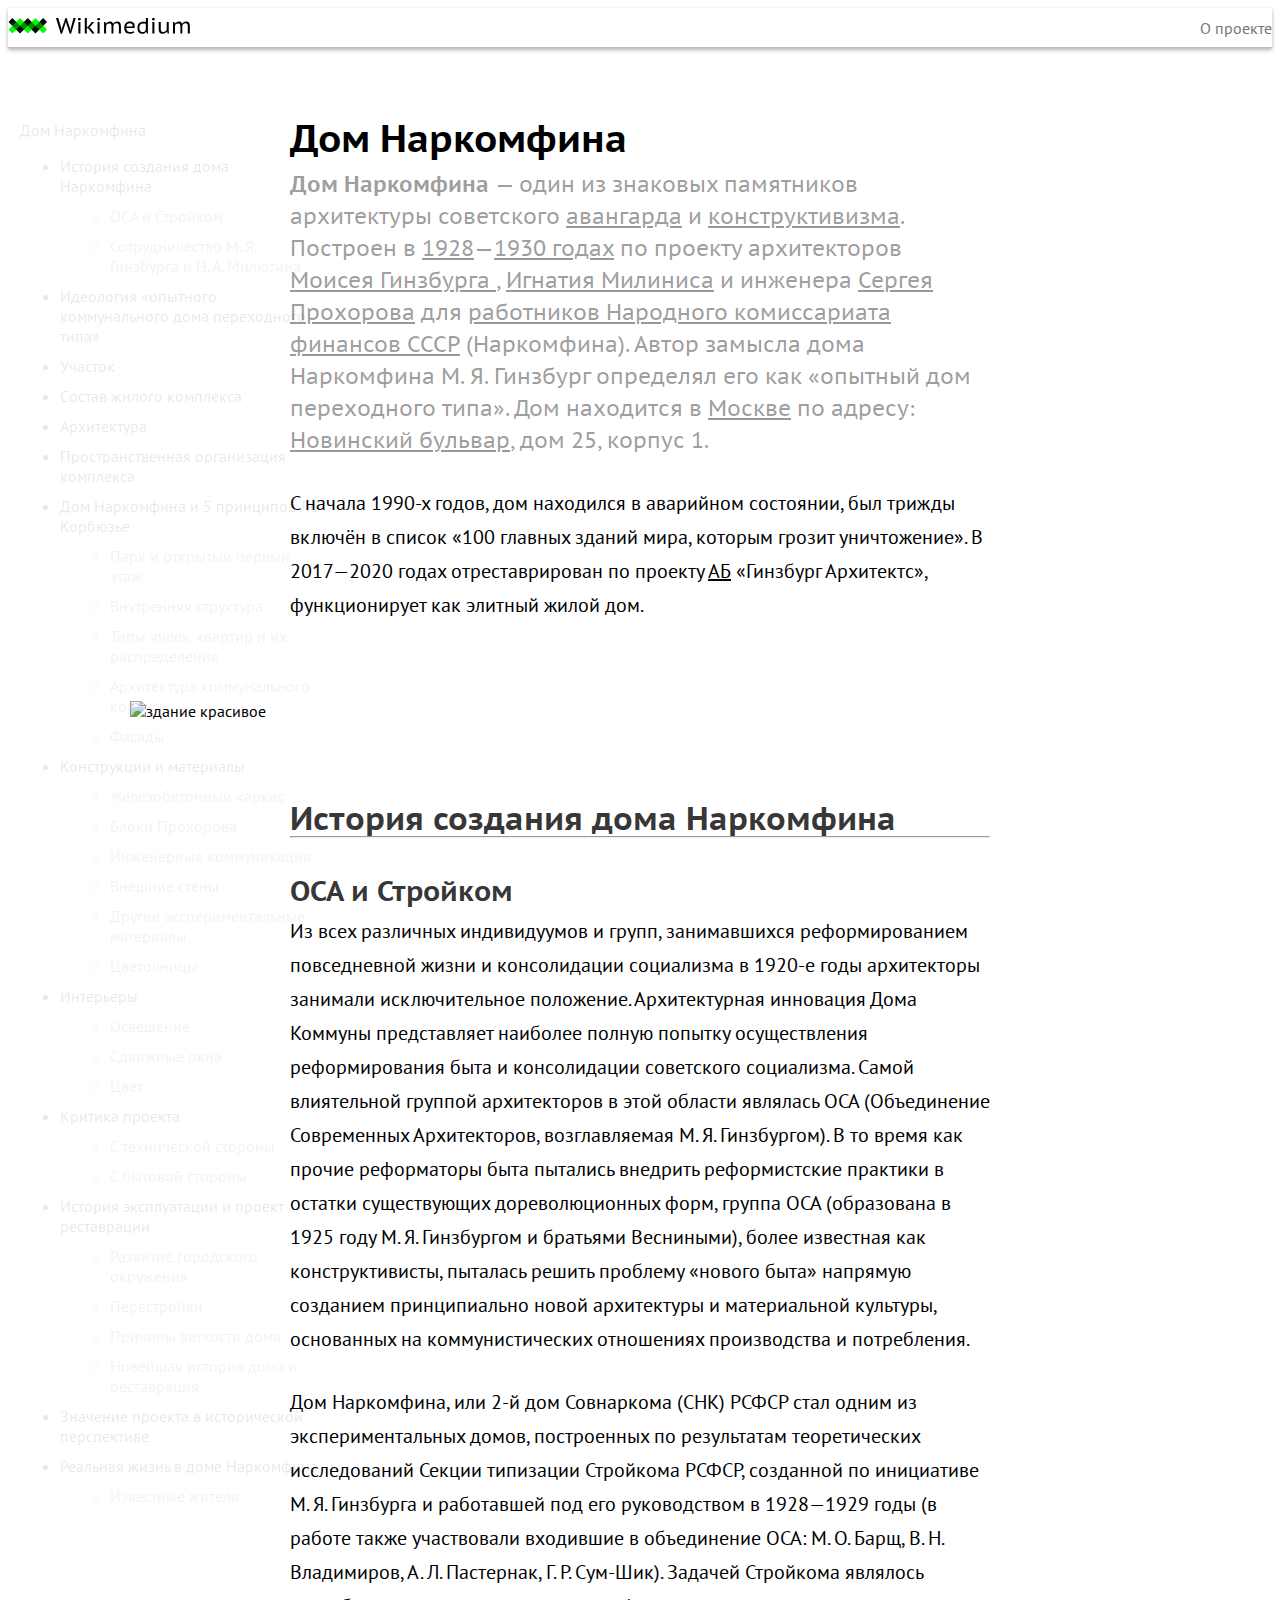
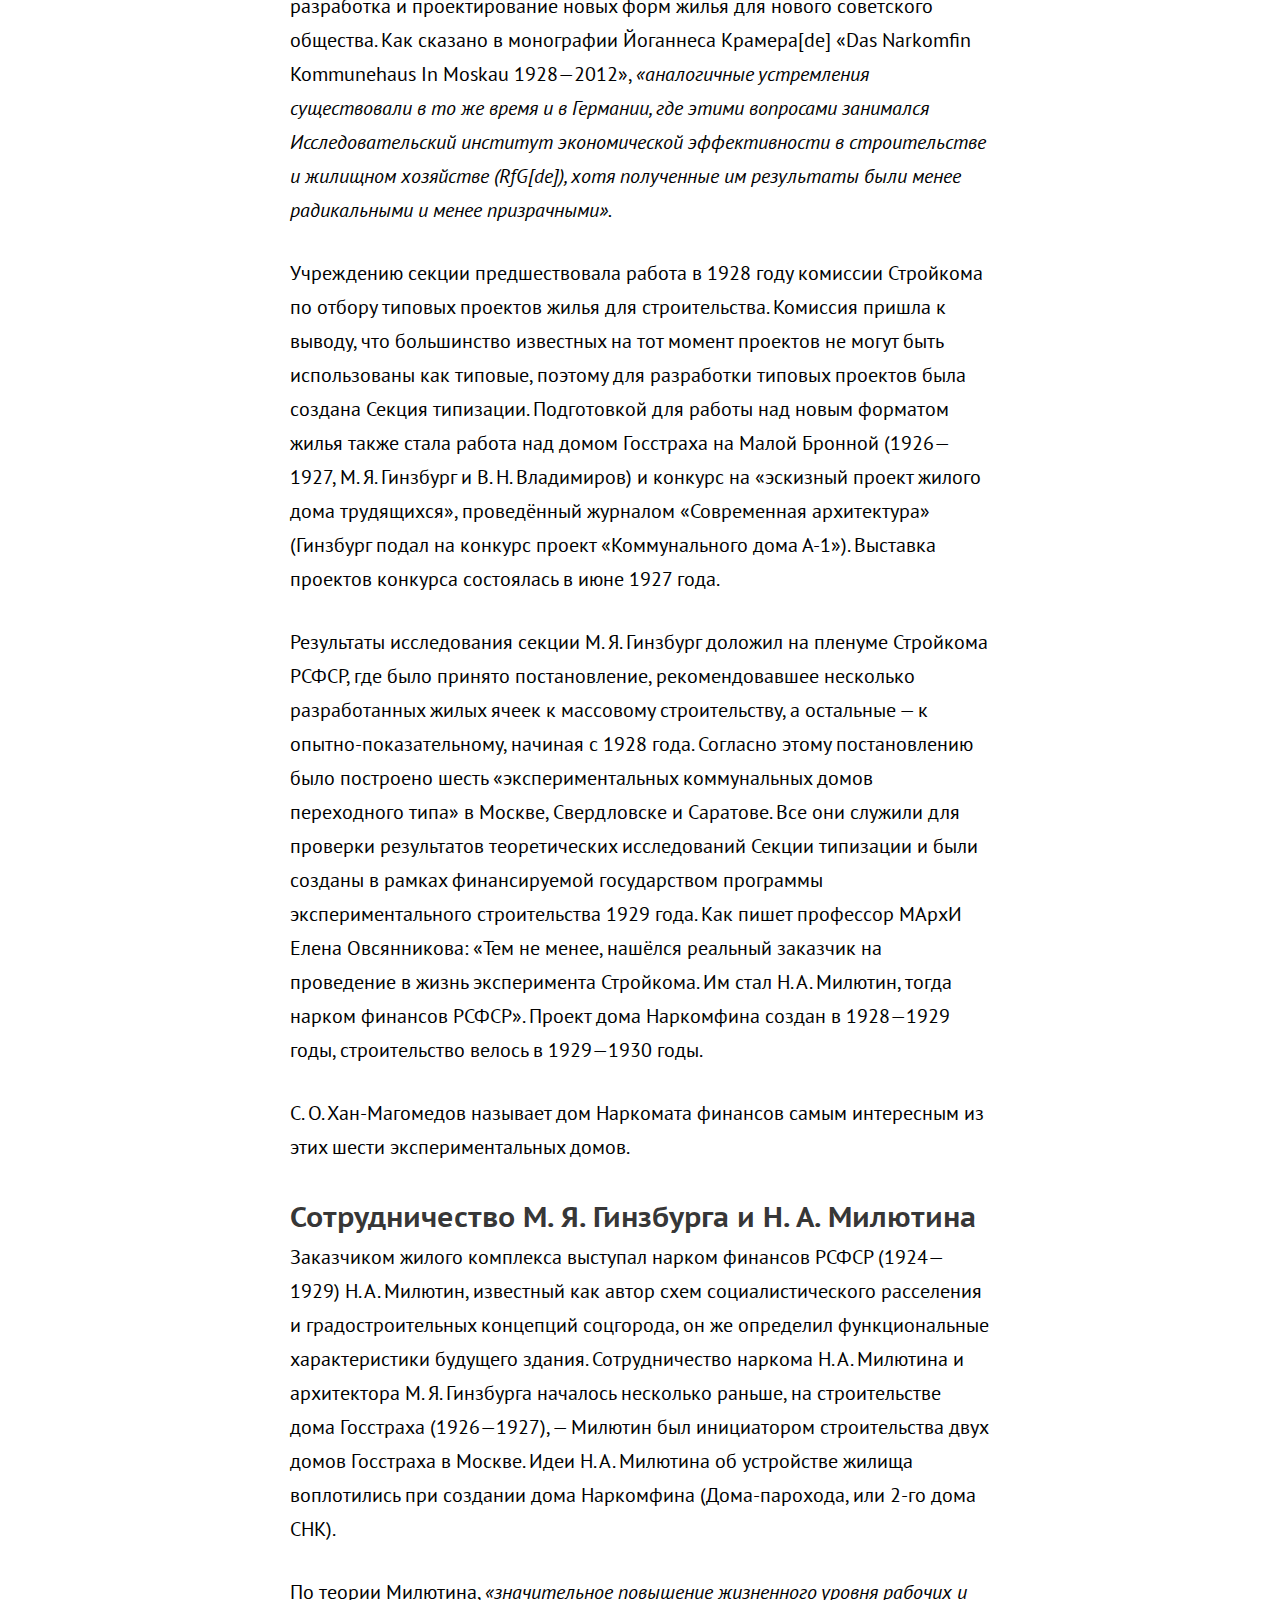
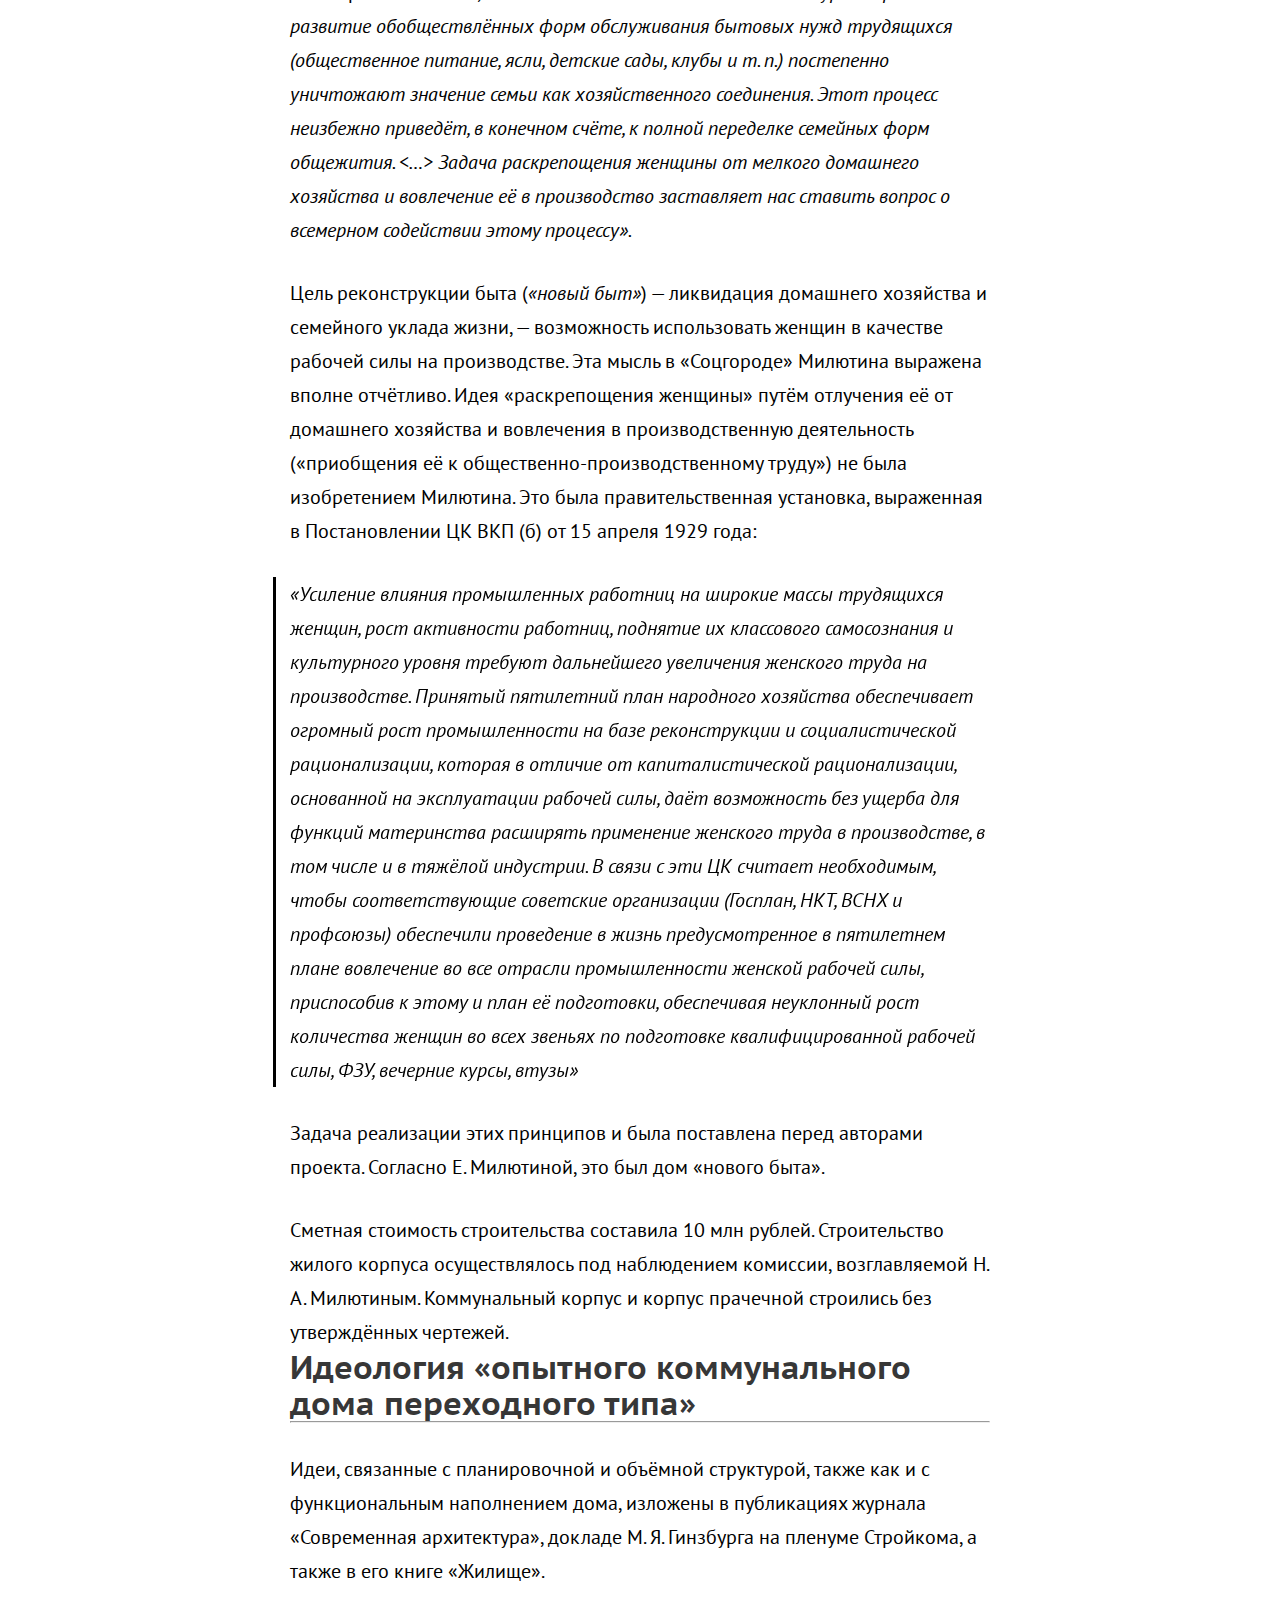
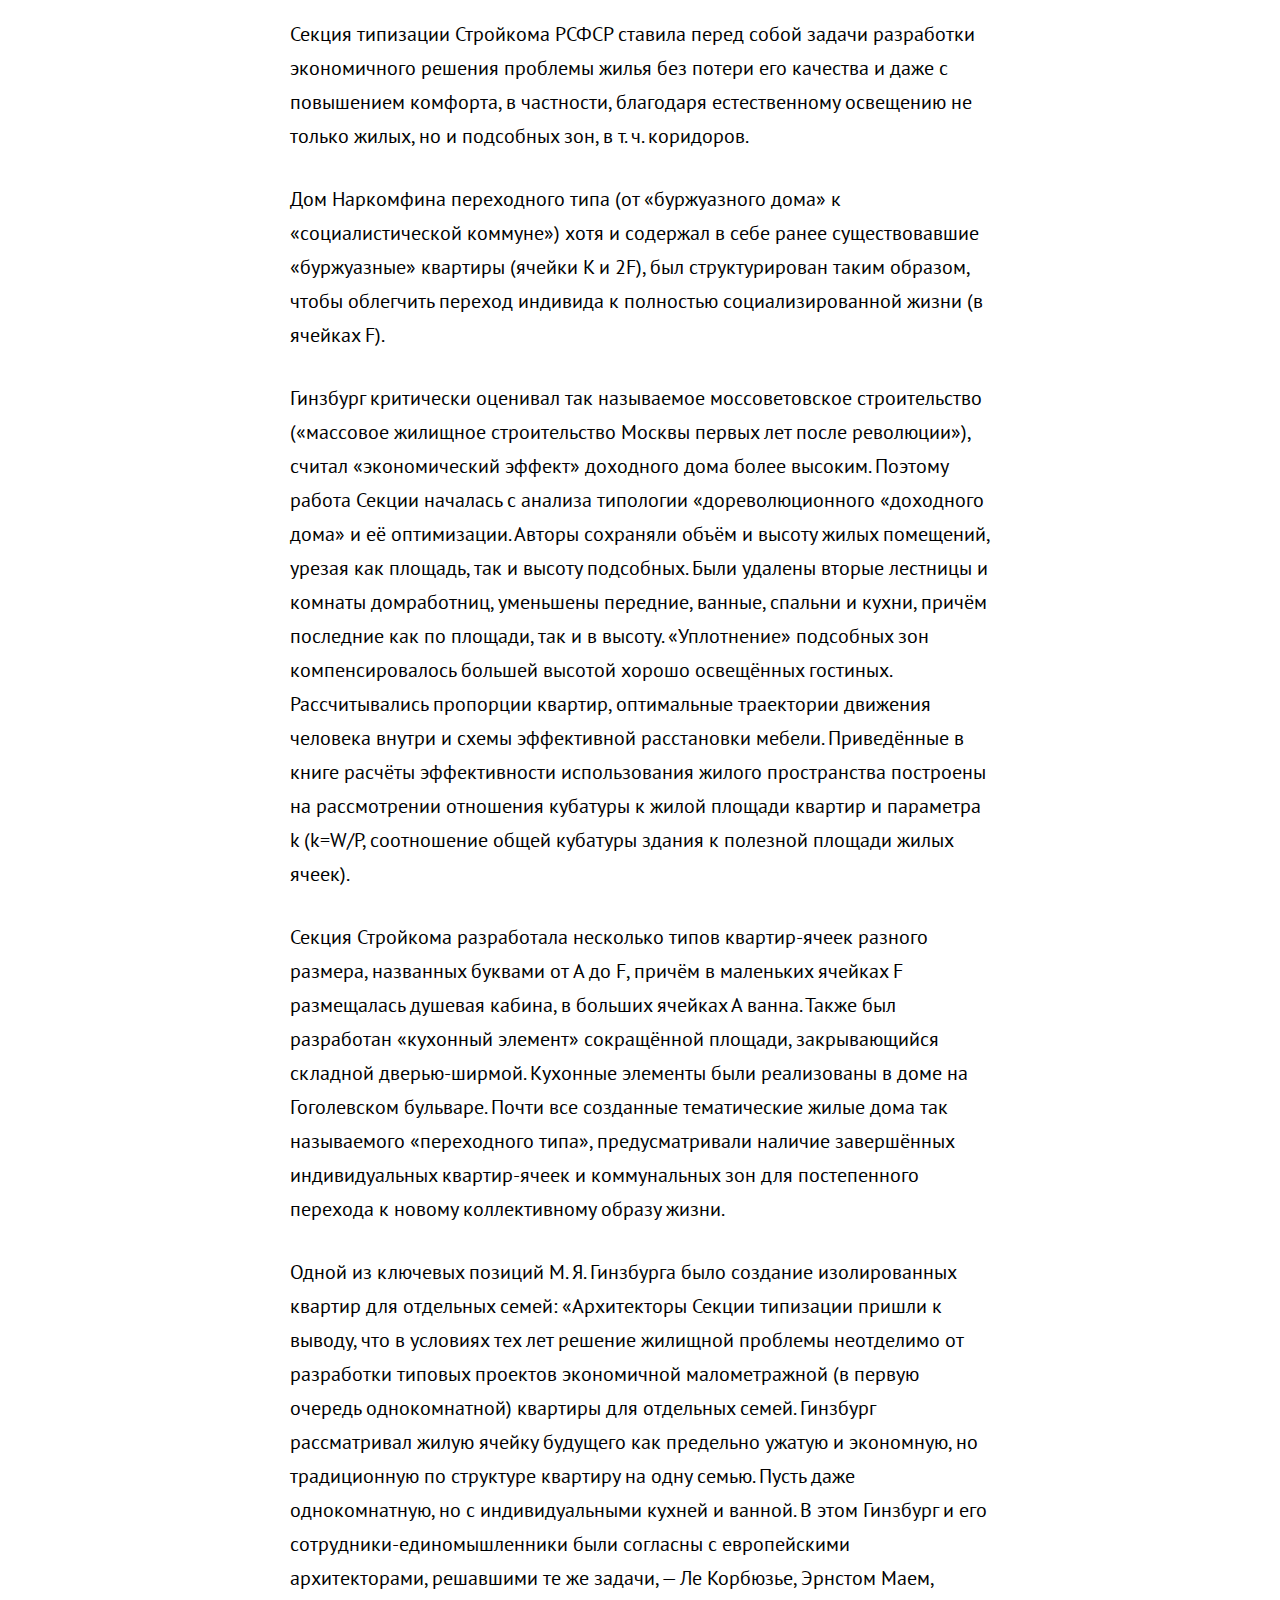
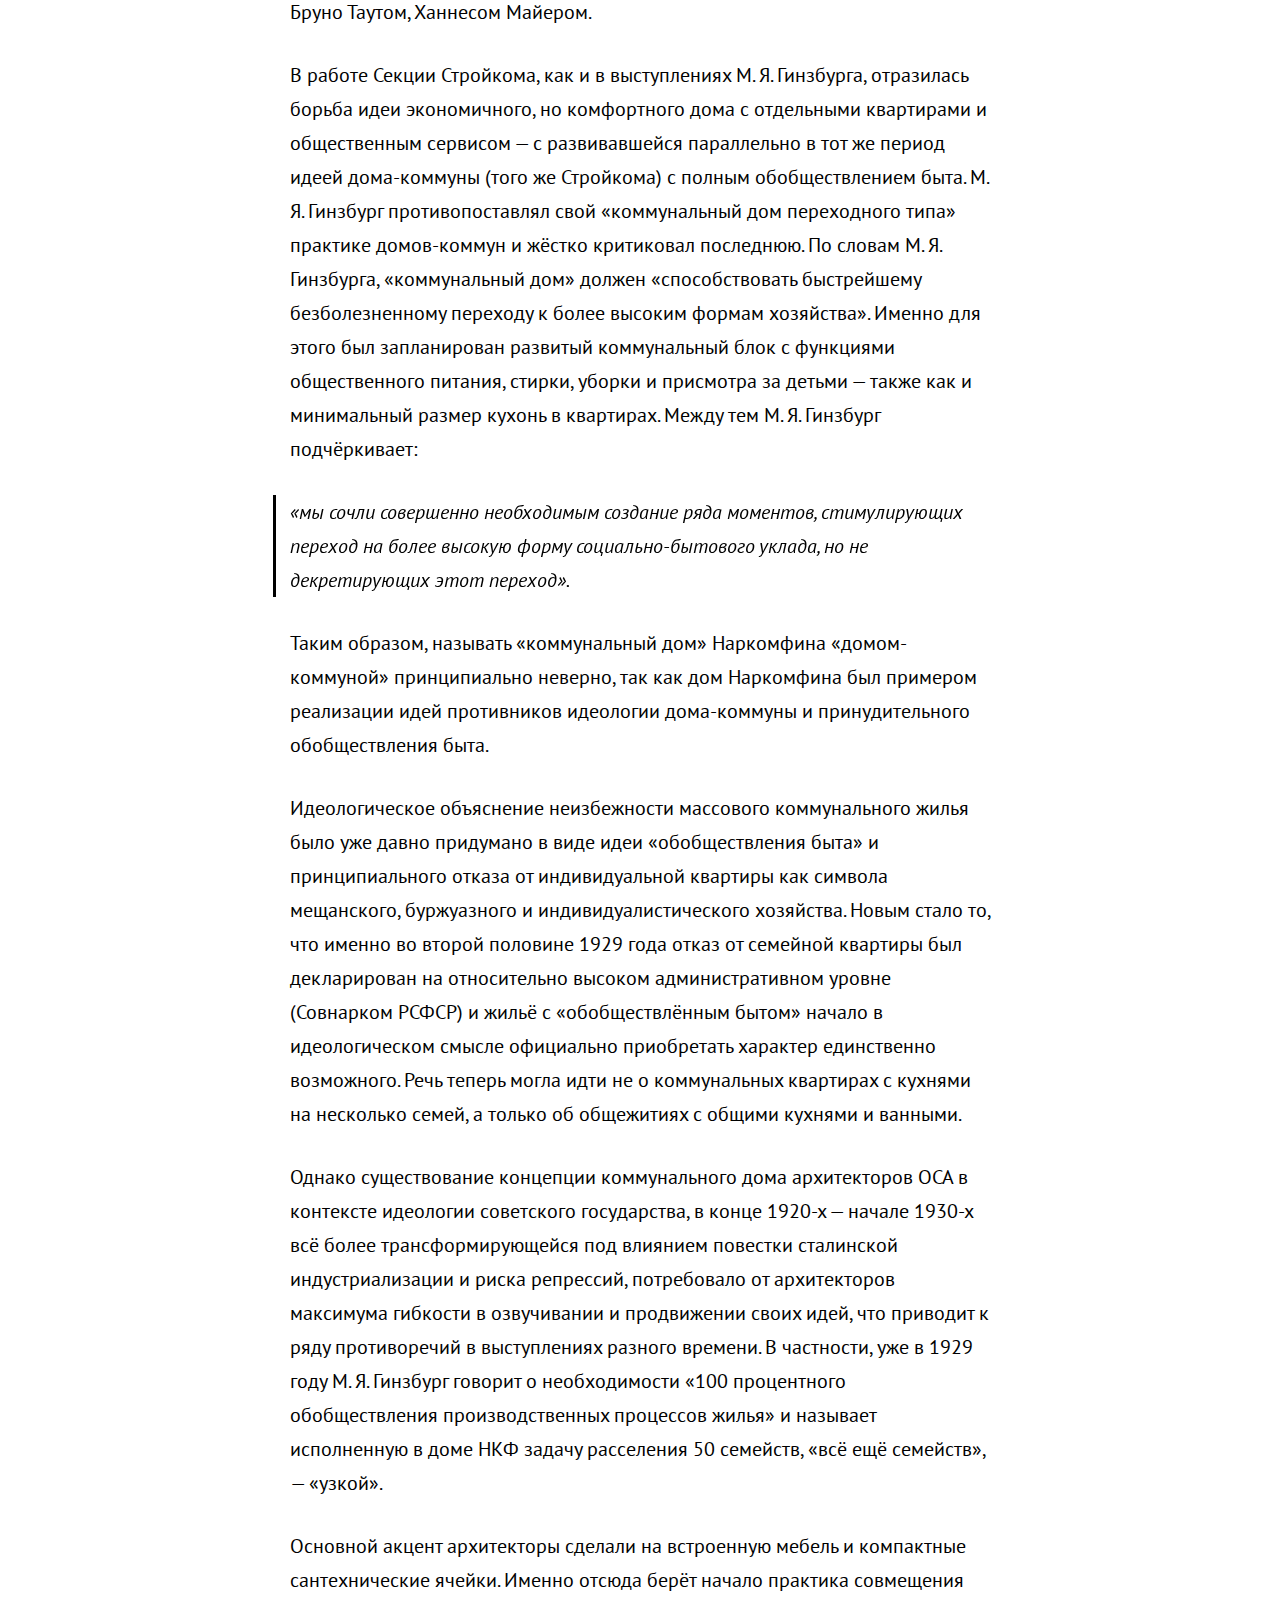
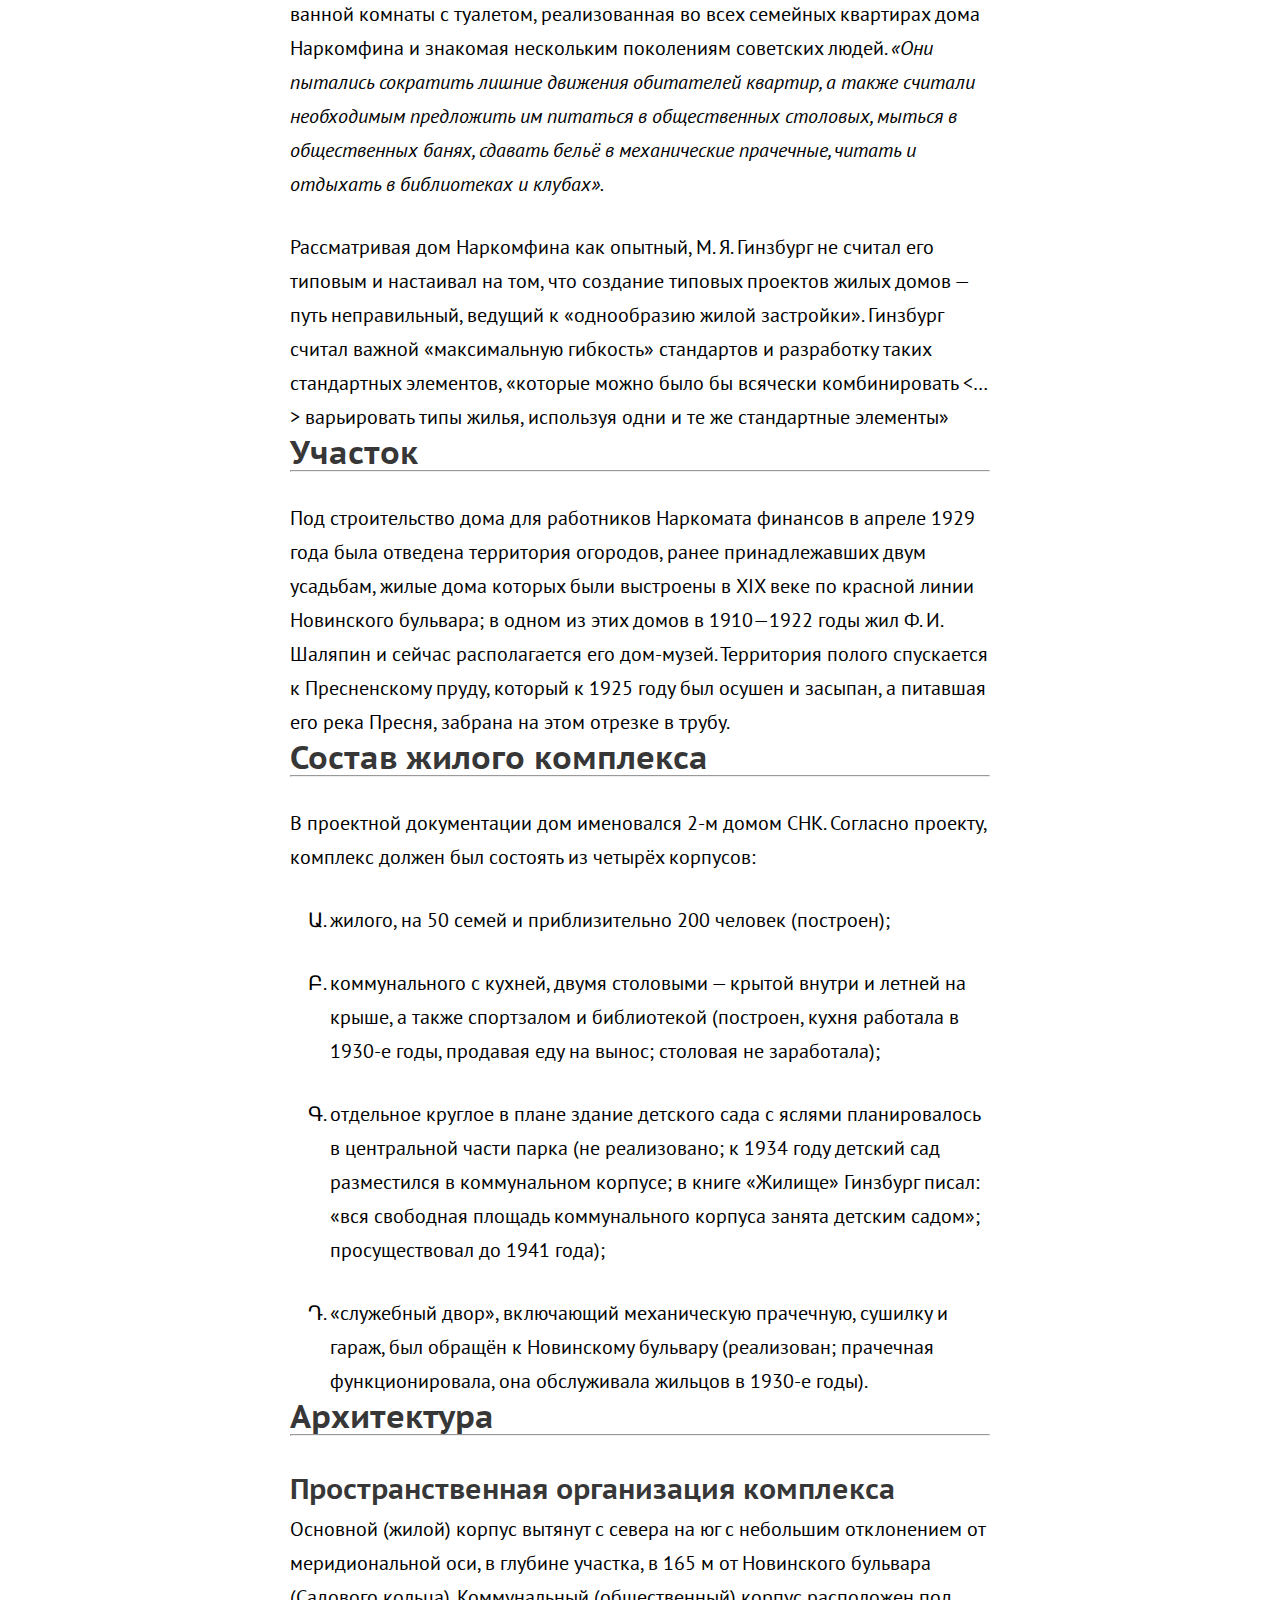
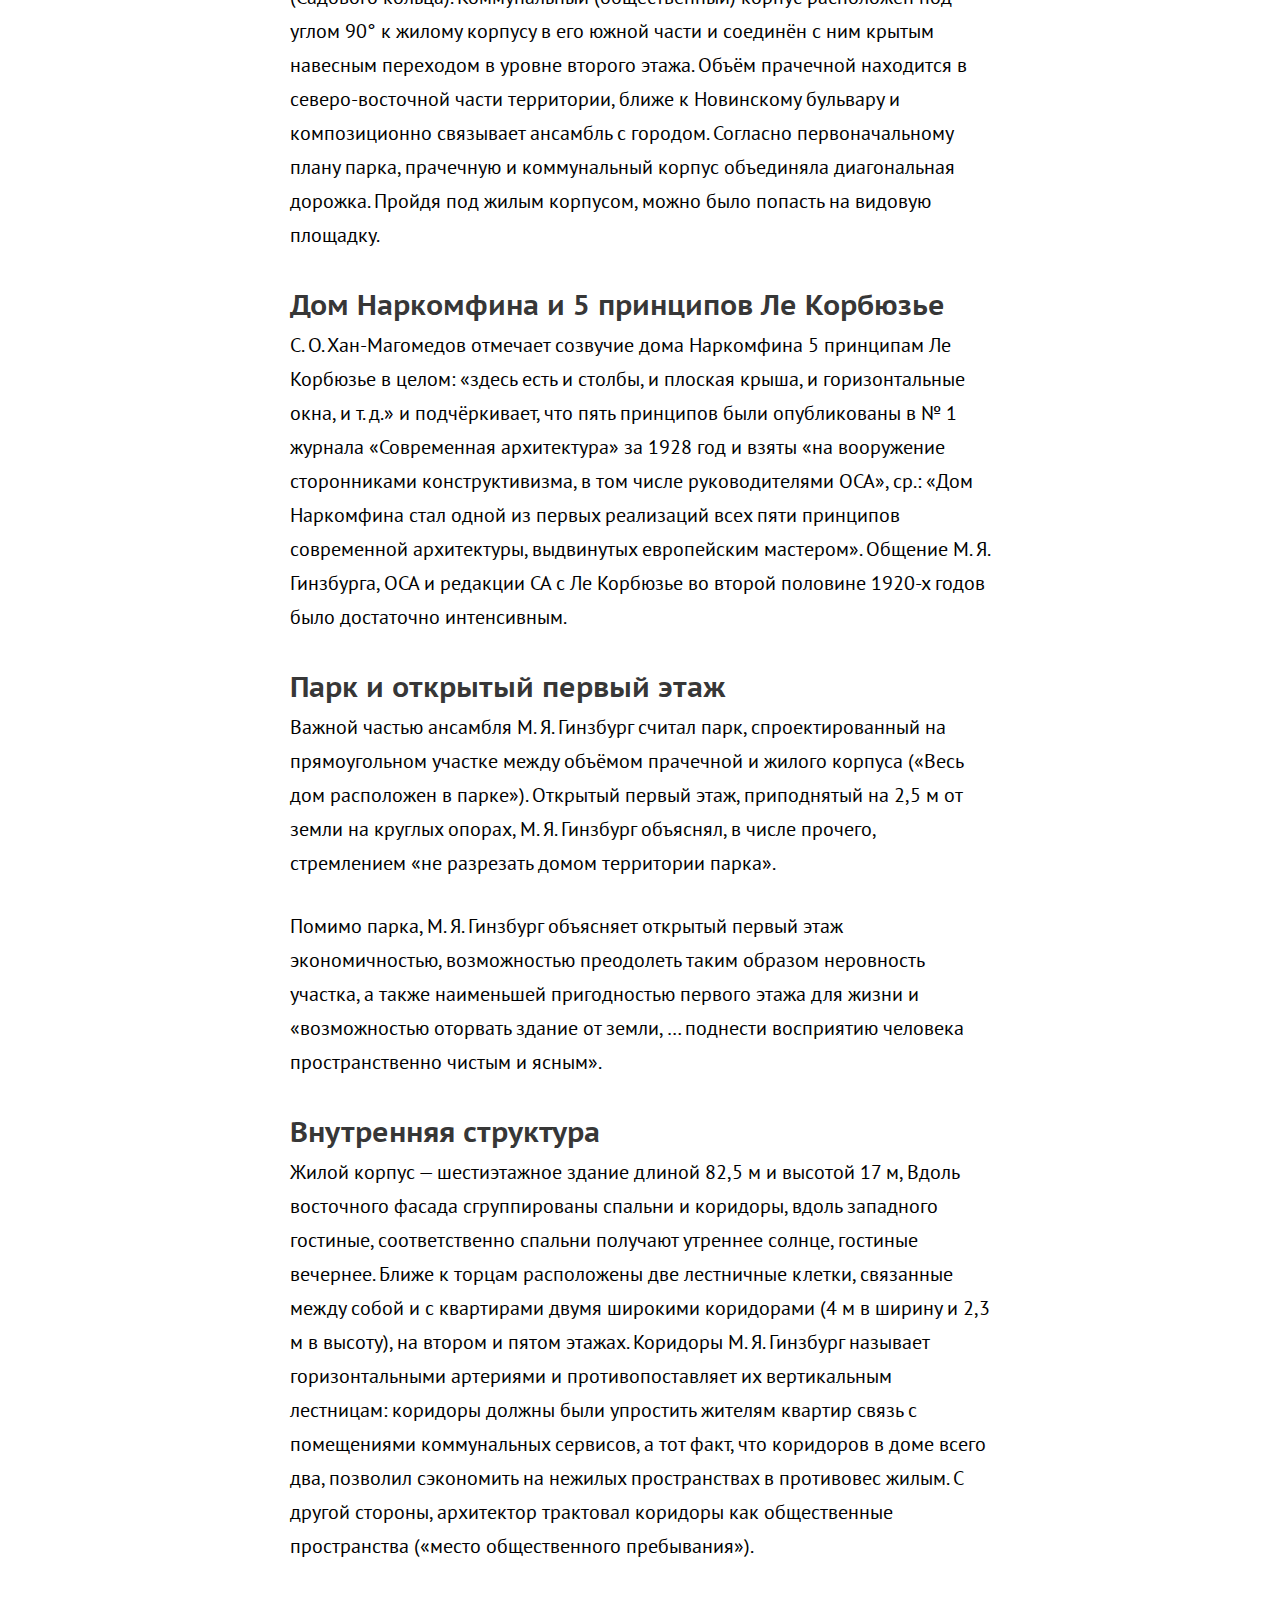
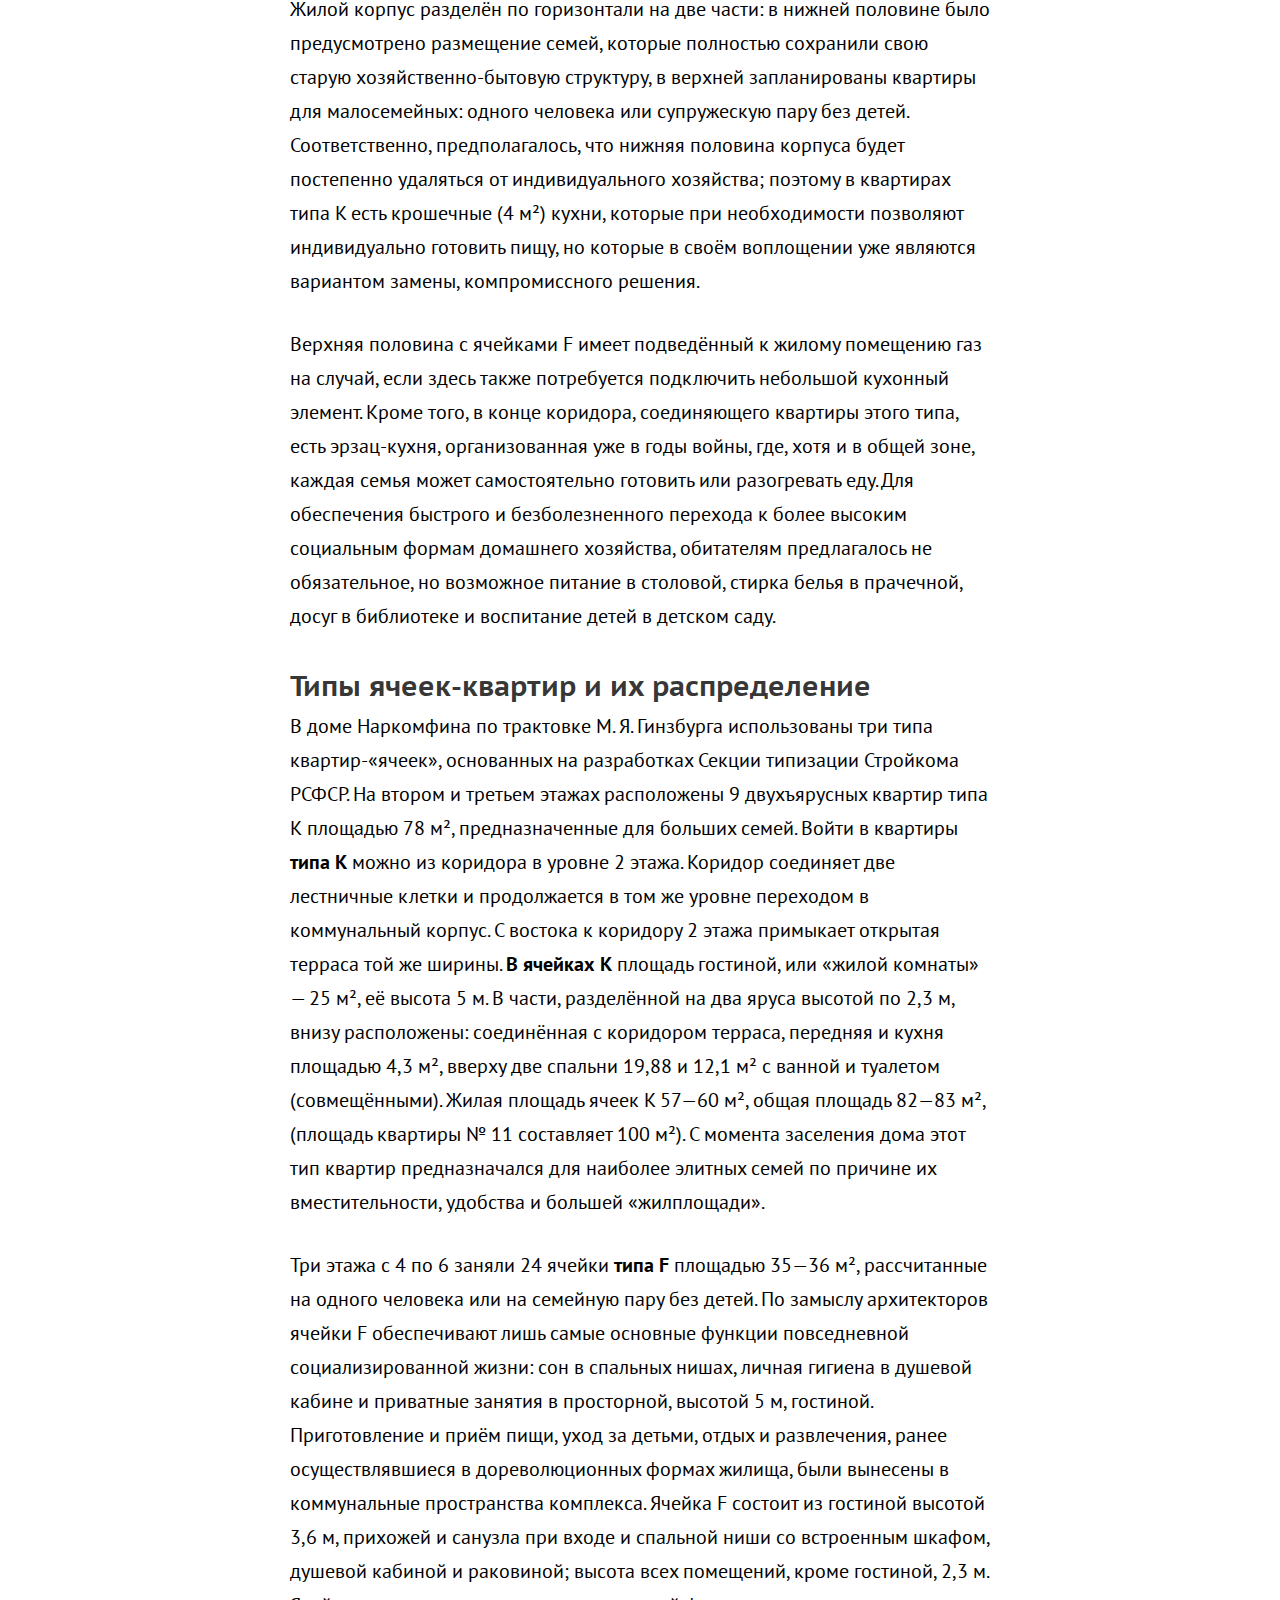
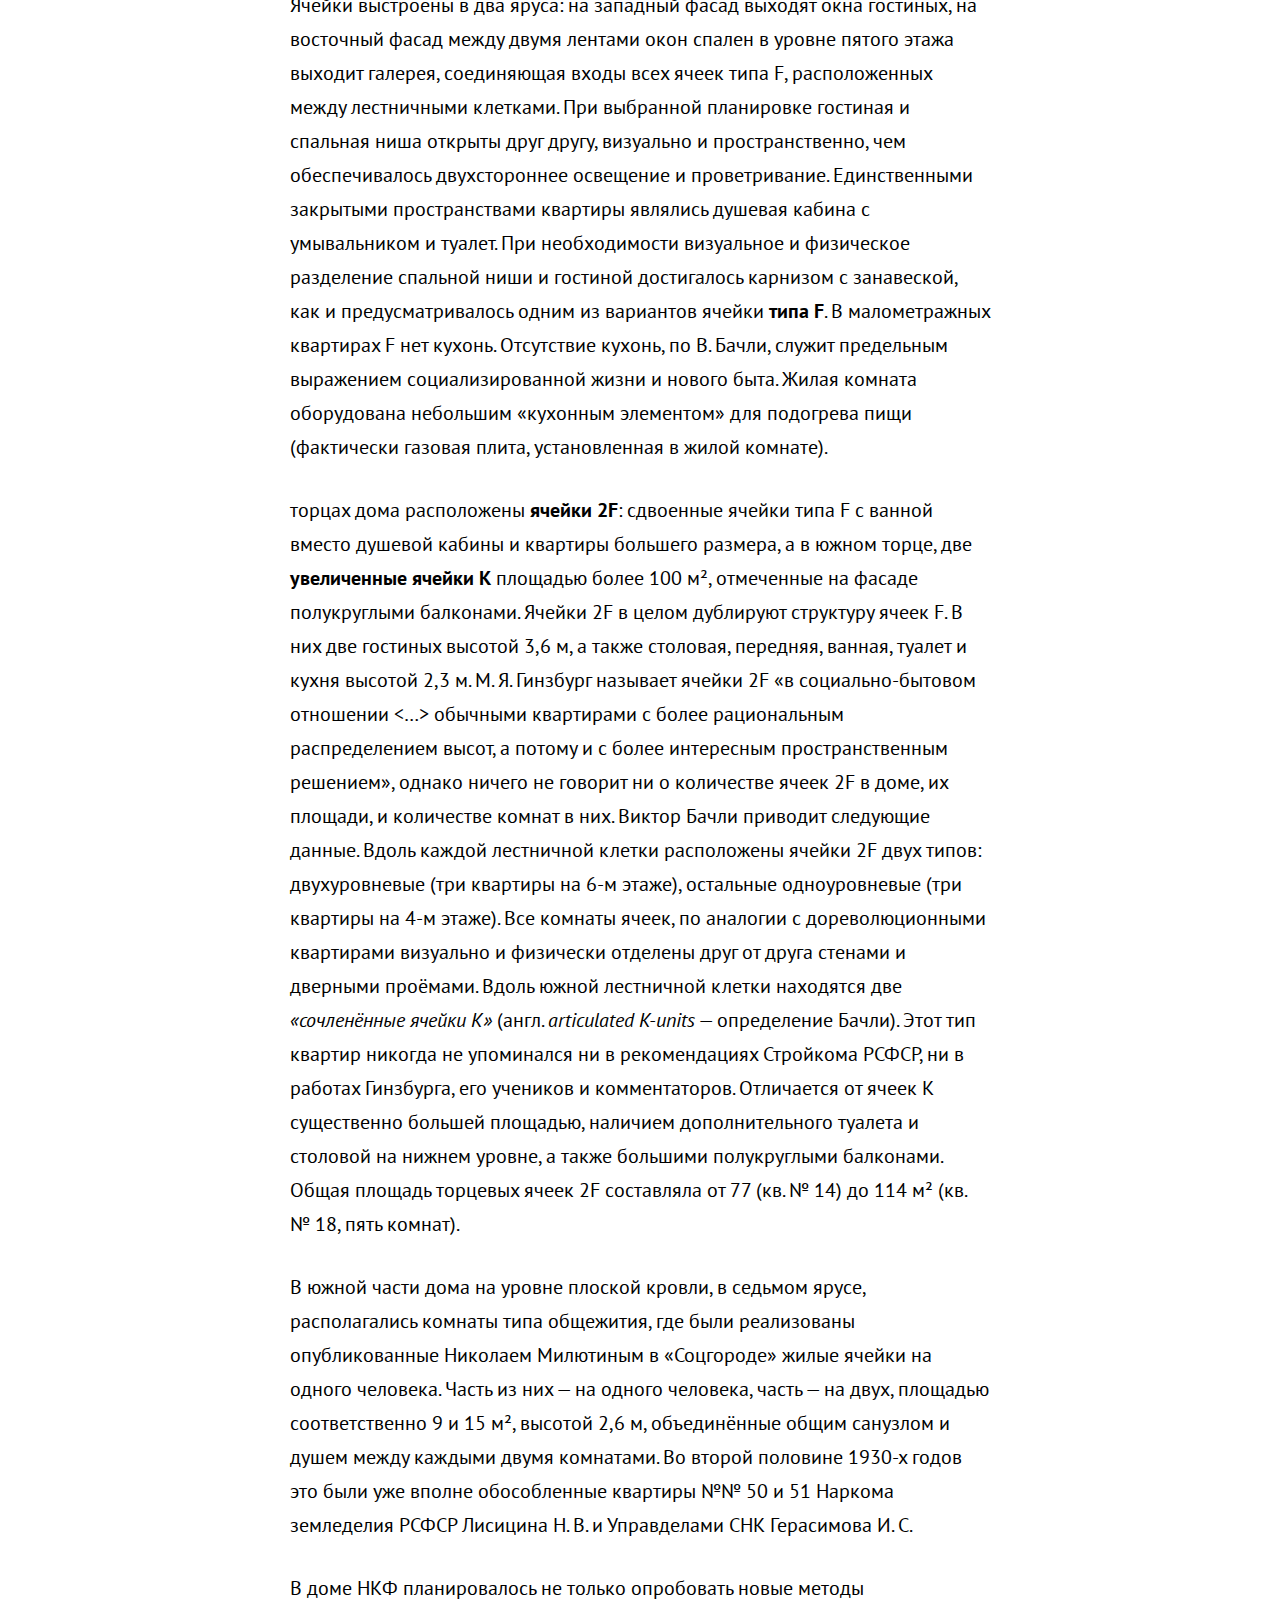
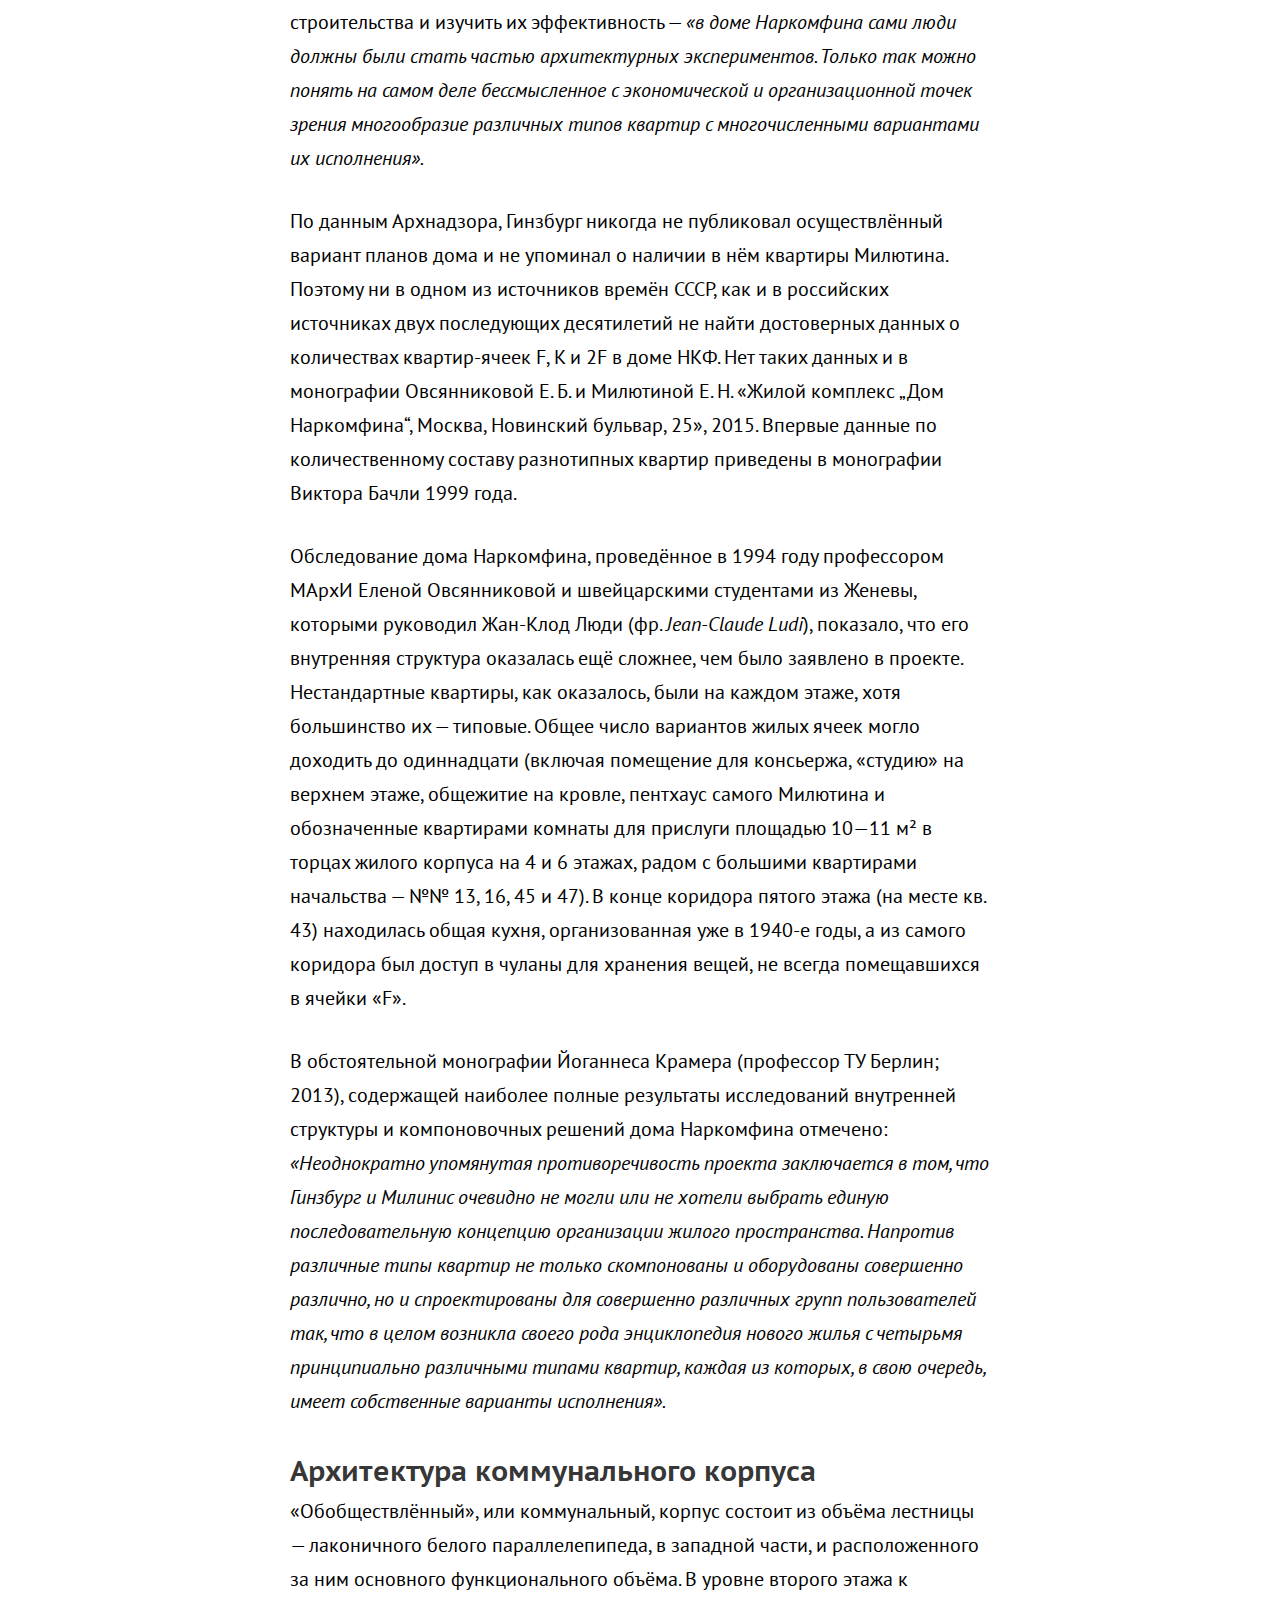
==== index.html @ 512f988a "renaming" ====
<!DOCTYPE html>
<html>
  <head>
    <meta charset="utf-8">
    <title></title>
    <link rel="stylesheet" href="stylesheets/style.css">
    <script src="javascripts/jquery-3.6.1.js" charset="utf-8"></script>
    <script>
    $(function() {
      $('.sidebar a').each(function() {
        $(this).on('click', function(e) {
          e.preventDefault();
            var scrollTo = $(this).attr('href');
              var whitespace = scrollTo == '#s1' ? 110 : 30;
                $('html,body').animate({
                  scrollTop: $(scrollTo).offset().top - whitespace
                    }, 1000);
                  });
                });
              });
  </script>
  </head>
  <body>
    <!-- шапка -->
    <div class="menubar">
      <a href="about.html"><img src="images/logo.svg" alt=""></a>
      <a href="about.html">О проекте</a>
    </div>
    <!-- боковое меню -->
    <nav class="sidebar">
      <nav>
        <li><a href="#s1">Дом Наркомфина</a></li>
        <ul>
          <li><a href="#1">История создания дома Наркомфина</a></li>
            <ul>
              <li><a href="#2">ОСА и Стройком</a></li>
              <li><a href="#3">Сотрудничество М. Я. Гинзбурга и Н. А. Милютина</a></li>
            </ul>
          <li><a href="#4">Идеология «опытного коммунального дома переходного типа»</a></li>
          <li><a href="#5">Участок</a></li>
          <li><a href="#6">Cостав жилого комплекса</a></li>
          <li><a href="#7">Архитектура</a></li>
          <li><a href="#8">Пространственная организация комплекса</a></li>
          <li><a href="#9">Дом Наркомфина и 5 принципов Ле Корбюзье</a></li>
            <ul>
              <li><a href="#10">Парк и открытый первый этаж</a></li>
              <li><a href="#11">Внутренняя структура</a></li>
              <li><a href="#12">Типы ячеек-квартир и их распределение</a></li>
              <li><a href="#13">Архитектура коммунального корпуса</a></li>
              <li><a href="#14">Фасады</a></li>
            </ul>
          <li><a href="#15">Конструкции и материалы</a></li>
            <ul>
              <li><a href="#16">Железобетонный каркас</a></li>
              <li><a href="#17">Блоки Прохорова</a></li>
              <li><a href="#18">Инженерные коммуникации</a></li>
              <li><a href="#19">Внешние стены</a></li>
              <li><a href="#20">Другие экспериментальные материалы</a></li>
              <li><a href="#21">Цветочницы</a></li>
            </ul>
          <li><a href="#22">Интерьеры</a></li>
            <ul>
              <li><a href="#23">Освещение</a></li>
              <li><a href="#24">Сдвижные окна</a></li>
              <li><a href="#25">Цвет</a></li>
            </ul>
          <li><a href="#26">Критика проекта</a></li>
            <ul>
              <li><a href="#27">С технической стороны</a></li>
              <li><a href="#28">С бытовой стороны</a></li>
            </ul>
          <li><a href="#29">История эксплуатации и проект реставрации</a></li>
            <ul>
              <li><a href="#30">Развитие городского окружения</a></li>
              <li><a href="#31">Перестройки</a></li>
              <li><a href="#32">Причины ветхости дома</a></li>
              <li><a href="#33">Новейшая история дома и реставрация</a></li>
            </ul>
          <li><a href="#34">Значение проекта в исторической перспективе</a></li>
          <li><a href="#35">Реальная жизнь в доме Наркомфина</a></li>
            <ul>
              <li><a href="#36">Известные жители</a></li>
            </ul>
        </ul>
      </nav>
    </nav>
    <!-- контент -->
    <article>
      <h1 id="s1">Дом Наркомфина</h1>
      <p id="ser"> <strong>Дом Наркомфина</strong> — один из знаковых памятников архитектуры советского <a href="https://ru.wikipedia.org/wiki/Авангард_(искусство)">авангарда</a> и <a href="https://ru.wikipedia.org/wiki/Конструктивизм_(искусство)">конструктивизма</a>. Построен в <a href="https://ru.wikipedia.org/wiki/1928_год">1928</a>—<a href="https://ru.wikipedia.org/wiki/1930_год">1930 годах</a> по проекту архитекторов <a href="https://ru.wikipedia.org/wiki/Гинзбург,_Моисей_Яковлевич">Моисея Гинзбурга </a>, <a href="https://ru.wikipedia.org/wiki/Милинис,_Игнатий_Францевич">Игнатия Милиниса</a> и инженера <a href="https://ru.wikipedia.org/wiki/Сергей_Львович_Прохоров">Сергея Прохорова</a> для <a href="https://ru.wikipedia.org/wiki/Народный_комиссариат_финансов_СССР">работников Народного комиссариата финансов СССР</a> (Наркомфина). Автор замысла дома Наркомфина М. Я. Гинзбург определял его как «опытный дом переходного типа». Дом находится в <a href="https://ru.wikipedia.org/wiki/Москва">Москве</a> по адресу: <a href="https://ru.wikipedia.org/wiki/Новинский_бульвар">Новинский бульвар</a>, дом 25, корпус 1.</p>
      <p id="par1">С начала 1990-х годов, дом находился в аварийном состоянии, был трижды включён в список «100 главных зданий мира, которым грозит уничтожение». В 2017—2020 годах отреставрирован по проекту <a href="https://ru.wikipedia.org/wiki/Архитектурное_бюро">АБ</a> «Гинзбург Архитектс», функционирует как элитный жилой дом.</p>
      <img src="https://ss.metronews.ru/userfiles/materials/159/1594463/858x540_4105997e.jpg" alt="здание красивое">
      <h2>История создания дома Наркомфина</h2>
      <hr>
      <h3 id="2">ОСА и Стройком</h3>
      <p>Из всех различных индивидуумов и групп, занимавшихся реформированием повседневной жизни и консолидации социализма в 1920-е годы архитекторы занимали исключительное положение. Архитектурная инновация Дома Коммуны представляет наиболее полную попытку осуществления реформирования быта и консолидации советского социализма. Самой влиятельной группой архитекторов в этой области являлась ОСА (Объединение Современных Архитекторов, возглавляемая М. Я. Гинзбургом). В то время как прочие реформаторы быта пытались внедрить реформистские практики в остатки существующих дореволюционных форм, группа ОСА (образована в 1925 году М. Я. Гинзбургом и братьями Весниными), более известная как конструктивисты, пыталась решить проблему «нового быта» напрямую созданием принципиально новой архитектуры и материальной культуры, основанных на коммунистических отношениях производства и потребления.</p>
      <p>Дом Наркомфина, или 2-й дом Совнаркома (СНК) РСФСР стал одним из экспериментальных домов, построенных по результатам теоретических исследований Секции типизации Стройкома РСФСР, созданной по инициативе М. Я. Гинзбурга и работавшей под его руководством в 1928—1929 годы (в работе также участвовали входившие в объединение ОСА: М. О. Барщ, В. Н. Владимиров, А. Л. Пастернак, Г. Р. Сум-Шик). Задачей Стройкома являлось разработка и проектирование новых форм жилья для нового советского общества. Как сказано в монографии Йоганнеса Крамера[de] «Das Narkomfin Kommunehaus In Moskau 1928—2012», <em>«аналогичные устремления существовали в то же время и в Германии, где этими вопросами занимался Исследовательский институт экономической эффективности в строительстве и жилищном хозяйстве (RfG[de]), хотя полученные им результаты были менее радикальными и менее призрачными».</em></p>
      <p>Учреждению секции предшествовала работа в 1928 году комиссии Стройкома по отбору типовых проектов жилья для строительства. Комиссия пришла к выводу, что большинство известных на тот момент проектов не могут быть использованы как типовые, поэтому для разработки типовых проектов была создана Секция типизации. Подготовкой для работы над новым форматом жилья также стала работа над домом Госстраха на Малой Бронной (1926—1927, М. Я. Гинзбург и В. Н. Владимиров) и конкурс на «эскизный проект жилого дома трудящихся», проведённый журналом «Современная архитектура» (Гинзбург подал на конкурс проект «Коммунального дома А-1»). Выставка проектов конкурса состоялась в июне 1927 года.</p>
      <p>Результаты исследования секции М. Я. Гинзбург доложил на пленуме Стройкома РСФСР, где было принято постановление, рекомендовавшее несколько разработанных жилых ячеек к массовому строительству, а остальные — к опытно-показательному, начиная с 1928 года. Согласно этому постановлению было построено шесть «экспериментальных коммунальных домов переходного типа» в Москве, Свердловске и Саратове. Все они служили для проверки результатов теоретических исследований Секции типизации и были созданы в рамках финансируемой государством программы экспериментального строительства 1929 года. Как пишет профессор МАрхИ Елена Овсянникова: «Тем не менее, нашёлся реальный заказчик на проведение в жизнь эксперимента Стройкома. Им стал Н. А. Милютин, тогда нарком финансов РСФСР». Проект дома Наркомфина создан в 1928—1929 годы, строительство велось в 1929—1930 годы.</p>
      <p>С. О. Хан-Магомедов называет дом Наркомата финансов самым интересным из этих шести экспериментальных домов.</p>
      <h3 id="3">Сотрудничество М. Я. Гинзбурга и Н. А. Милютина</h3>
      <p>Заказчиком жилого комплекса выступал нарком финансов РСФСР (1924—1929) Н. А. Милютин, известный как автор схем социалистического расселения и градостроительных концепций соцгорода, он же определил функциональные характеристики будущего здания. Сотрудничество наркома Н. А. Милютина и архитектора М. Я. Гинзбурга началось несколько раньше, на строительстве дома Госстраха (1926—1927), — Милютин был инициатором строительства двух домов Госстраха в Москве. Идеи Н. А. Милютина об устройстве жилища воплотились при создании дома Наркомфина (Дома-парохода, или 2-го дома СНК).</p>
      <p>По теории Милютина, <em>«значительное повышение жизненного уровня рабочих и развитие обобществлённых форм обслуживания бытовых нужд трудящихся (общественное питание, ясли, детские сады, клубы и т. п.) постепенно уничтожают значение семьи как хозяйственного соединения. Этот процесс неизбежно приведёт, в конечном счёте, к полной переделке семейных форм общежития. <…> Задача раскрепощения женщины от мелкого домашнего хозяйства и вовлечение её в производство заставляет нас ставить вопрос о всемерном содействии этому процессу».</em></p>
      <p>Цель реконструкции быта (<em>«новый быт»</em>) — ликвидация домашнего хозяйства и семейного уклада жизни, — возможность использовать женщин в качестве рабочей силы на производстве. Эта мысль в «Соцгороде» Милютина выражена вполне отчётливо. Идея «раскрепощения женщины» путём отлучения её от домашнего хозяйства и вовлечения в производственную деятельность («приобщения её к общественно-производственному труду») не была изобретением Милютина. Это была правительственная установка, выраженная в Постановлении ЦК ВКП (б) от 15 апреля 1929 года:</p>
      <div class="outline">
        <blockquote>
          «Усиление влияния промышленных работниц на широкие массы трудящихся женщин, рост активности работниц, поднятие их классового самосознания и культурного уровня требуют дальнейшего увеличения женского труда на производстве. Принятый пятилетний план народного хозяйства обеспечивает огромный рост промышленности на базе реконструкции и социалистической рационализации, которая в отличие от капиталистической рационализации, основанной на эксплуатации рабочей силы, даёт возможность без ущерба для функций материнства расширять применение женского труда в производстве, в том числе и в тяжёлой индустрии. В связи с эти ЦК считает необходимым, чтобы соответствующие советские организации (Госплан, НКТ, ВСНХ и профсоюзы) обеспечили проведение в жизнь предусмотренное в пятилетнем плане вовлечение во все отрасли промышленности женской рабочей силы, приспособив к этому и план её подготовки, обеспечивая неуклонный рост количества женщин во всех звеньях по подготовке квалифицированной рабочей силы, ФЗУ, вечерние курсы, втузы»
        </blockquote>
      </div>
      <p>Задача реализации этих принципов и была поставлена перед авторами проекта. Согласно Е. Милютиной, это был дом «нового быта».</p>
      <p>Сметная стоимость строительства составила 10 млн рублей. Строительство жилого корпуса осуществлялось под наблюдением комиссии, возглавляемой Н. А. Милютиным. Коммунальный корпус и корпус прачечной строились без утверждённых чертежей.</p>
      <h2 align="left" id="4">Идеология «опытного коммунального дома переходного типа»</h2>
      <hr>
      <p>Идеи, связанные с планировочной и объёмной структурой, также как и с функциональным наполнением дома, изложены в публикациях журнала «Современная архитектура», докладе М. Я. Гинзбурга на пленуме Стройкома, а также в его книге «Жилище».</p>
      <p>Секция типизации Стройкома РСФСР ставила перед собой задачи разработки экономичного решения проблемы жилья без потери его качества и даже с повышением комфорта, в частности, благодаря естественному освещению не только жилых, но и подсобных зон, в т. ч. коридоров.</p>
      <p>Дом Наркомфина переходного типа (от «буржуазного дома» к «социалистической коммуне») хотя и содержал в себе ранее существовавшие «буржуазные» квартиры (ячейки K и 2F), был структурирован таким образом, чтобы облегчить переход индивида к полностью социализированной жизни (в ячейках F).</p>
      <p>Гинзбург критически оценивал так называемое моссоветовское строительство («массовое жилищное строительство Москвы первых лет после революции»), считал «экономический эффект» доходного дома более высоким. Поэтому работа Секции началась с анализа типологии «дореволюционного «доходного дома» и её оптимизации. Авторы сохраняли объём и высоту жилых помещений, урезая как площадь, так и высоту подсобных. Были удалены вторые лестницы и комнаты домработниц, уменьшены передние, ванные, спальни и кухни, причём последние как по площади, так и в высоту. «Уплотнение» подсобных зон компенсировалось большей высотой хорошо освещённых гостиных. Рассчитывались пропорции квартир, оптимальные траектории движения человека внутри и схемы эффективной расстановки мебели. Приведённые в книге расчёты эффективности использования жилого пространства построены на рассмотрении отношения кубатуры к жилой площади квартир и параметра k (k=W/P, соотношение общей кубатуры здания к полезной площади жилых ячеек).</p>
      <p>Секция Стройкома разработала несколько типов квартир-ячеек разного размера, названных буквами от A до F, причём в маленьких ячейках F размещалась душевая кабина, в больших ячейках А ванна. Также был разработан «кухонный элемент» сокращённой площади, закрывающийся складной дверью-ширмой. Кухонные элементы были реализованы в доме на Гоголевском бульваре. Почти все созданные тематические жилые дома так называемого «переходного типа», предусматривали наличие завершённых индивидуальных квартир-ячеек и коммунальных зон для постепенного перехода к новому коллективному образу жизни.</p>
      <p>Одной из ключевых позиций М. Я. Гинзбурга было создание изолированных квартир для отдельных семей: «Архитекторы Секции типизации пришли к выводу, что в условиях тех лет решение жилищной проблемы неотделимо от разработки типовых проектов экономичной малометражной (в первую очередь однокомнатной) квартиры для отдельных семей. Гинзбург рассматривал жилую ячейку будущего как предельно ужатую и экономную, но традиционную по структуре квартиру на одну семью. Пусть даже однокомнатную, но с индивидуальными кухней и ванной. В этом Гинзбург и его сотрудники-единомышленники были согласны с европейскими архитекторами, решавшими те же задачи, — Ле Корбюзье, Эрнстом Маем, Бруно Таутом, Ханнесом Майером.</p>
      <p>В работе Секции Стройкома, как и в выступлениях М. Я. Гинзбурга, отразилась борьба идеи экономичного, но комфортного дома с отдельными квартирами и общественным сервисом — с развивавшейся параллельно в тот же период идеей дома-коммуны (того же Стройкома) с полным обобществлением быта. М. Я. Гинзбург противопоставлял свой «коммунальный дом переходного типа» практике домов-коммун и жёстко критиковал последнюю. По словам М. Я. Гинзбурга, «коммунальный дом» должен «способствовать быстрейшему безболезненному переходу к более высоким формам хозяйства». Именно для этого был запланирован развитый коммунальный блок с функциями общественного питания, стирки, уборки и присмотра за детьми — также как и минимальный размер кухонь в квартирах. Между тем М. Я. Гинзбург подчёркивает:</p>
      <div class="outline">
        <blockquote>
          <em>«мы сочли совершенно необходимым создание ряда моментов, стимулирующих переход на более высокую форму социально-бытового уклада, но не декретирующих этот переход».</em>
        </blockquote>
      </div>
      <p>Таким образом, называть «коммунальный дом» Наркомфина «домом-коммуной» принципиально неверно, так как дом Наркомфина был примером реализации идей противников идеологии дома-коммуны и принудительного обобществления быта.</p>
      <p>Идеологическое объяснение неизбежности массового коммунального жилья было уже давно придумано в виде идеи «обобществления быта» и принципиального отказа от индивидуальной квартиры как символа мещанского, буржуазного и индивидуалистического хозяйства. Новым стало то, что именно во второй половине 1929 года отказ от семейной квартиры был декларирован на относительно высоком административном уровне (Совнарком РСФСР) и жильё с «обобществлённым бытом» начало в идеологическом смысле официально приобретать характер единственно возможного. Речь теперь могла идти не о коммунальных квартирах с кухнями на несколько семей, а только об общежитиях с общими кухнями и ванными.</p>
      <p>Однако существование концепции коммунального дома архитекторов ОСА в контексте идеологии советского государства, в конце 1920-х — начале 1930-х всё более трансформирующейся под влиянием повестки сталинской индустриализации и риска репрессий, потребовало от архитекторов максимума гибкости в озвучивании и продвижении своих идей, что приводит к ряду противоречий в выступлениях разного времени. В частности, уже в 1929 году М. Я. Гинзбург говорит о необходимости «100 процентного обобществления производственных процессов жилья» и называет исполненную в доме НКФ задачу расселения 50 семейств, «всё ещё семейств», — «узкой».</p>
      <p>Основной акцент архитекторы сделали на встроенную мебель и компактные сантехнические ячейки. Именно отсюда берёт начало практика совмещения ванной комнаты с туалетом, реализованная во всех семейных квартирах дома Наркомфина и знакомая нескольким поколениям советских людей. <em>«Они пытались сократить лишние движения обитателей квартир, а также считали необходимым предложить им питаться в общественных столовых, мыться в общественных банях, сдавать бельё в механические прачечные, читать и отдыхать в библиотеках и клубах».</em></p>
      <p>Рассматривая дом Наркомфина как опытный, М. Я. Гинзбург не считал его типовым и настаивал на том, что создание типовых проектов жилых домов — путь неправильный, ведущий к «однообразию жилой застройки». Гинзбург считал важной «максимальную гибкость» стандартов и разработку таких стандартных элементов, «которые можно было бы всячески комбинировать <…> варьировать типы жилья, используя одни и те же стандартные элементы»</p>
      <h2 align="left" id="5">Участок</h2>
      <hr>
      <p>Под строительство дома для работников Наркомата финансов в апреле 1929 года была отведена территория огородов, ранее принадлежавших двум усадьбам, жилые дома которых были выстроены в XIX веке по красной линии Новинского бульвара; в одном из этих домов в 1910—1922 годы жил Ф. И. Шаляпин и сейчас располагается его дом-музей. Территория полого спускается к Пресненскому пруду, который к 1925 году был осушен и засыпан, а питавшая его река Пресня, забрана на этом отрезке в трубу.</p>
      <h2 align="left" id="6">Состав жилого комплекса</h2>
      <hr>
      <p>В проектной документации дом именовался 2-м домом СНК. Согласно проекту, комплекс должен был состоять из четырёх корпусов:</p>
      <ol>
        <li>жилого, на 50 семей и приблизительно 200 человек (построен);</li>
        <li>коммунального с кухней, двумя столовыми — крытой внутри и летней на крыше, а также спортзалом и библиотекой (построен, кухня работала в 1930-е годы, продавая еду на вынос; столовая не заработала);</li>
        <li>отдельное круглое в плане здание детского сада с яслями планировалось в центральной части парка (не реализовано; к 1934 году детский сад разместился в коммунальном корпусе; в книге «Жилище» Гинзбург писал: «вся свободная площадь коммунального корпуса занята детским садом»; просуществовал до 1941 года);</li>
        <li>«служебный двор», включающий механическую прачечную, сушилку и гараж, был обращён к Новинскому бульвару (реализован; прачечная функционировала, она обслуживала жильцов в 1930-е годы).</li>
      </ol>
      <h2 align="left" id="7">Архитектура</h2>
      <hr>
      <h3 id="8">Пространственная организация комплекса</h3>
      <p>Основной (жилой) корпус вытянут с севера на юг с небольшим отклонением от меридиональной оси, в глубине участка, в 165 м от Новинского бульвара (Садового кольца). Коммунальный (общественный) корпус расположен под углом 90° к жилому корпусу в его южной части и соединён с ним крытым навесным переходом в уровне второго этажа. Объём прачечной находится в северо-восточной части территории, ближе к Новинскому бульвару и композиционно связывает ансамбль с городом. Согласно первоначальному плану парка, прачечную и коммунальный корпус объединяла диагональная дорожка. Пройдя под жилым корпусом, можно было попасть на видовую площадку.</p>
      <h3 id="9">Дом Наркомфина и 5 принципов Ле Корбюзье</h3>
      <p>С. О. Хан-Магомедов отмечает созвучие дома Наркомфина 5 принципам Ле Корбюзье в целом: «здесь есть и столбы, и плоская крыша, и горизонтальные окна, и т. д.» и подчёркивает, что пять принципов были опубликованы в № 1 журнала «Современная архитектура» за 1928 год и взяты «на вооружение сторонниками конструктивизма, в том числе руководителями ОСА», ср.: «Дом Наркомфина стал одной из первых реализаций всех пяти принципов современной архитектуры, выдвинутых европейским мастером». Общение М. Я. Гинзбурга, ОСА и редакции СА с Ле Корбюзье во второй половине 1920-х годов было достаточно интенсивным.</p>
      <h3 id="10">Парк и открытый первый этаж</h3>
      <p>Важной частью ансамбля М. Я. Гинзбург считал парк, спроектированный на прямоугольном участке между объёмом прачечной и жилого корпуса («Весь дом расположен в парке»). Открытый первый этаж, приподнятый на 2,5 м от земли на круглых опорах, М. Я. Гинзбург объяснял, в числе прочего, стремлением «не разрезать домом территории парка».</p>
      <p>Помимо парка, М. Я. Гинзбург объясняет открытый первый этаж экономичностью, возможностью преодолеть таким образом неровность участка, а также наименьшей пригодностью первого этажа для жизни и «возможностью оторвать здание от земли, … поднести восприятию человека пространственно чистым и ясным».</p>
      <h3 id="11">Внутренняя структура</h3>
      <p>Жилой корпус — шестиэтажное здание длиной 82,5 м и высотой 17 м, Вдоль восточного фасада сгруппированы спальни и коридоры, вдоль западного гостиные, соответственно спальни получают утреннее солнце, гостиные вечернее. Ближе к торцам расположены две лестничные клетки, связанные между собой и с квартирами двумя широкими коридорами (4 м в ширину и 2,3 м в высоту), на втором и пятом этажах. Коридоры М. Я. Гинзбург называет горизонтальными артериями и противопоставляет их вертикальным лестницам: коридоры должны были упростить жителям квартир связь с помещениями коммунальных сервисов, а тот факт, что коридоров в доме всего два, позволил сэкономить на нежилых пространствах в противовес жилым. С другой стороны, архитектор трактовал коридоры как общественные пространства («место общественного пребывания»).</p>
      <p>Жилой корпус разделён по горизонтали на две части: в нижней половине было предусмотрено размещение семей, которые полностью сохранили свою старую хозяйственно-бытовую структуру, в верхней запланированы квартиры для малосемейных: одного человека или супружескую пару без детей. Соответственно, предполагалось, что нижняя половина корпуса будет постепенно удаляться от индивидуального хозяйства; поэтому в квартирах типа K есть крошечные (4 м²) кухни, которые при необходимости позволяют индивидуально готовить пищу, но которые в своём воплощении уже являются вариантом замены, компромиссного решения.</p>
      <p>Верхняя половина с ячейками F имеет подведённый к жилому помещению газ на случай, если здесь также потребуется подключить небольшой кухонный элемент. Кроме того, в конце коридора, соединяющего квартиры этого типа, есть эрзац-кухня, организованная уже в годы войны, где, хотя и в общей зоне, каждая семья может самостоятельно готовить или разогревать еду. Для обеспечения быстрого и безболезненного перехода к более высоким социальным формам домашнего хозяйства, обитателям предлагалось не обязательное, но возможное питание в столовой, стирка белья в прачечной, досуг в библиотеке и воспитание детей в детском саду.</p>
      <h3 id="12">Типы ячеек-квартир и их распределение</h3>
      <p>В доме Наркомфина по трактовке М. Я. Гинзбурга использованы три типа квартир-«ячеек», основанных на разработках Секции типизации Стройкома РСФСР. На втором и третьем этажах расположены 9 двухъярусных квартир типа К площадью 78 м², предназначенные для больших семей. Войти в квартиры <strong>типа К</strong> можно из коридора в уровне 2 этажа. Коридор соединяет две лестничные клетки и продолжается в том же уровне переходом в коммунальный корпус. С востока к коридору 2 этажа примыкает открытая терраса той же ширины. <strong>В ячейках K</strong> площадь гостиной, или «жилой комнаты» — 25 м², её высота 5 м. В части, разделённой на два яруса высотой по 2,3 м, внизу расположены: соединённая с коридором терраса, передняя и кухня площадью 4,3 м², вверху две спальни 19,88 и 12,1 м² с ванной и туалетом (совмещёнными). Жилая площадь ячеек K 57—60 м², общая площадь 82—83 м², (площадь квартиры № 11 составляет 100 м²). С момента заселения дома этот тип квартир предназначался для наиболее элитных семей по причине их вместительности, удобства и большей «жилплощади».</p>
      <p>Три этажа с 4 по 6 заняли 24 ячейки <strong>типа F</strong> площадью 35—36 м², рассчитанные на одного человека или на семейную пару без детей. По замыслу архитекторов ячейки F обеспечивают лишь самые основные функции повседневной социализированной жизни: сон в спальных нишах, личная гигиена в душевой кабине и приватные занятия в просторной, высотой 5 м, гостиной. Приготовление и приём пищи, уход за детьми, отдых и развлечения, ранее осуществлявшиеся в дореволюционных формах жилища, были вынесены в коммунальные пространства комплекса. Ячейка F состоит из гостиной высотой 3,6 м, прихожей и санузла при входе и спальной ниши со встроенным шкафом, душевой кабиной и раковиной; высота всех помещений, кроме гостиной, 2,3 м. Ячейки выстроены в два яруса: на западный фасад выходят окна гостиных, на восточный фасад между двумя лентами окон спален в уровне пятого этажа выходит галерея, соединяющая входы всех ячеек типа F, расположенных между лестничными клетками. При выбранной планировке гостиная и спальная ниша открыты друг другу, визуально и пространственно, чем обеспечивалось двухстороннее освещение и проветривание. Единственными закрытыми пространствами квартиры являлись душевая кабина с умывальником и туалет. При необходимости визуальное и физическое разделение спальной ниши и гостиной достигалось карнизом с занавеской, как и предусматривалось одним из вариантов ячейки <strong>типа F</strong>. В малометражных квартирах F нет кухонь. Отсутствие кухонь, по В. Бачли, служит предельным выражением социализированной жизни и нового быта. Жилая комната оборудована небольшим «кухонным элементом» для подогрева пищи (фактически газовая плита, установленная в жилой комнате).</p>
      <p> торцах дома расположены <strong>ячейки 2F</strong>: сдвоенные ячейки типа F с ванной вместо душевой кабины и квартиры большего размера, а в южном торце, две <strong>увеличенные ячейки K</strong> площадью более 100 м², отмеченные на фасаде полукруглыми балконами. Ячейки 2F в целом дублируют структуру ячеек F. В них две гостиных высотой 3,6 м, а также столовая, передняя, ванная, туалет и кухня высотой 2,3 м. М. Я. Гинзбург называет ячейки 2F «в социально-бытовом отношении <…> обычными квартирами с более рациональным распределением высот, а потому и с более интересным пространственным решением», однако ничего не говорит ни о количестве ячеек 2F в доме, их площади, и количестве комнат в них. Виктор Бачли приводит следующие данные. Вдоль каждой лестничной клетки расположены ячейки 2F двух типов: двухуровневые (три квартиры на 6-м этаже), остальные одноуровневые (три квартиры на 4-м этаже). Все комнаты ячеек, по аналогии с дореволюционными квартирами визуально и физически отделены друг от друга стенами и дверными проёмами. Вдоль южной лестничной клетки находятся две <em>«сочленённые ячейки К»</em> (англ. <em>articulated K-units</em> — определение Бачли). Этот тип квартир никогда не упоминался ни в рекомендациях Стройкома РСФСР, ни в работах Гинзбурга, его учеников и комментаторов. Отличается от ячеек К существенно большей площадью, наличием дополнительного туалета и столовой на нижнем уровне, а также большими полукруглыми балконами. Общая площадь торцевых ячеек 2F составляла от 77 (кв. № 14) до 114 м² (кв. № 18, пять комнат).</p>
      <p>В южной  части дома на уровне плоской кровли, в седьмом ярусе, располагались комнаты типа общежития, где были реализованы опубликованные Николаем Милютиным в «Соцгороде» жилые ячейки на одного человека. Часть из них — на одного человека, часть — на двух, площадью соответственно 9 и 15 м², высотой 2,6 м, объединённые общим санузлом и душем между каждыми двумя комнатами. Во второй половине 1930-х годов это были уже вполне обособленные квартиры №№ 50 и 51 Наркома земледелия РСФСР Лисицина Н. В. и Управделами СНК Герасимова И. С.</p>
      <p>В доме НКФ планировалось не только опробовать новые методы строительства и изучить их эффективность — <em>«в доме Наркомфина сами люди должны были стать частью архитектурных экспериментов. Только так можно понять на самом деле бессмысленное с экономической и организационной точек зрения многообразие различных типов квартир с многочисленными вариантами их исполнения».</em></p>
      <p>По данным Архнадзора, Гинзбург никогда не публиковал осуществлённый вариант планов дома и не упоминал о наличии в нём квартиры Милютина. Поэтому ни в одном из источников времён СССР, как и в российских источниках двух последующих десятилетий не найти достоверных данных о количествах квартир-ячеек F, K и 2F в доме НКФ. Нет таких данных и в монографии Овсянниковой Е. Б. и Милютиной Е. Н. «Жилой комплекс „Дом Наркомфина“, Москва, Новинский бульвар, 25», 2015. Впервые данные по количественному составу разнотипных квартир приведены в монографии Виктора Бачли 1999 года.</p>
      <p>Обследование дома Наркомфина, проведённое в 1994 году профессором МАрхИ Еленой Овсянниковой и швейцарскими студентами из Женевы, которыми руководил Жан-Клод Люди (фр. <em>Jean-Claude Ludi</em>), показало, что его внутренняя структура оказалась ещё сложнее, чем было заявлено в проекте. Нестандартные квартиры, как оказалось, были на каждом этаже, хотя большинство их — типовые. Общее число вариантов жилых ячеек могло доходить до одиннадцати (включая помещение для консьержа, «студию» на верхнем этаже, общежитие на кровле, пентхаус самого Милютина и обозначенные квартирами комнаты для прислуги площадью 10—11 м² в торцах жилого корпуса на 4 и 6 этажах, радом с большими квартирами начальства — №№ 13, 16, 45 и 47). В конце коридора пятого этажа (на месте кв. 43) находилась общая кухня, организованная уже в 1940-е годы, а из самого коридора был доступ в чуланы для хранения вещей, не всегда помещавшихся в ячейки «F».</p>
      <p>В обстоятельной монографии Йоганнеса Крамера (профессор ТУ Берлин; 2013), содержащей наиболее полные результаты исследований внутренней структуры и компоновочных решений дома Наркомфина отмечено: <em>«Неоднократно упомянутая противоречивость проекта заключается в том, что Гинзбург и Милинис очевидно не могли или не хотели выбрать единую последовательную концепцию организации жилого пространства. Напротив различные типы квартир не только скомпонованы и оборудованы совершенно различно, но и спроектированы для совершенно различных групп пользователей так, что в целом возникла своего рода энциклопедия нового жилья с четырьмя принципиально различными типами квартир, каждая из которых, в свою очередь, имеет собственные варианты исполнения».</em></p>
      <h3 id="13">Архитектура коммунального корпуса</h3>
      <p>«Обобществлённый», или коммунальный, корпус состоит из объёма лестницы — лаконичного белого параллелепипеда, в западной части, и расположенного за ним основного функционального объёма. В уровне второго этажа к лестнице примыкает навесной переход к жилому корпусу; лестничный объём в своей верхней части выше основного, поскольку кровля решена как эксплуатируемая и лестница обеспечивает выход на неё. Лестница освещена вертикальным окном в её южной стене. Внутреннее пространство основного объёма разделено по высоте на 2 яруса высотой 4,9 и 5,1 м, северный фасад на всю высоту закрыт сплошным витражом, причём контур остекления вынесен вперёд и межярусное перекрытие к стеклу не примыкает. Южная часть коммунального корпуса, приблизительно на треть его глубины разделена на 4 яруса, причём 2 и 4 этажи выходят в примыкающие к ним двухсветные пространства северной части как балконы.</p>
      <h3 id="14">Фасады</h3>
      <p>Лаконичные фасады сочетают белый цвет стен, большие плоскости остекления и открытые в некоторых частях для обозрения круглые колонны чёрного цвета. Фасады отражают внутреннюю структуру дома. На восточном фасаде окна спален, коридора 5 этажа и углубление террасы 2 этажа складываются в горизонтальные ленты. В основании каждой ленты остекления расположены вынесенные вперёд протяжённые «полочки» подставок для цветов с тонкими прорезями водостоков.</p>
      <p>На западном фасаде окна гостиных ячеек F складываются в верхней части в две крупные ленты. Несколько более сложную геометрию нижней части определяет структура ячеек K, чередующих большие окна гостиных и окна кухонь меньшего размера. Обе лестничные клетки выходили на западный фасад вертикальными окнами. Северный торцевой фасад лишён окон и оживлён лишь выступом балкона, хорошо освещённый южный решён пластичнее — три выступа полукруглых балконов размещены в уровне третьего, пятого и шестого этажей.</p>
      <h3 id="15">Конструкции и материалы</h3>
      <p>Строительство Дома Наркомфина стало площадкой для опытов с передовыми строительными технологиями своего времени, многие из которых уже были известны на Западе, но были адаптированы к реалиям Советской России, прежде всего, в результате экспериментов компании Технобетон, основанной в 1925 году и возглавляемой С. Л. Прохоровым, который обладал опытом работы как в России, так и в Германии.</p>
      <p>По словам И. А. Казуся, «Кроме «Техбетона», в стране тогда не было другого коллектива, готового к реализации замысла Гинзбурга».</p>
      <p>Конструктивная схема дома включает несущий монолитный железобетонный каркас, самонесущие наружные и внутренние стены из бетонитовых камней и перекрытия из монолитного железобетона с заполнением из пустотелых бетонитовых камней. Жилой корпус на три блока двумя деформационными швами. Монолитные ленточные фундаменты имеют различную глубину заложения в зависимости от состояния грунтов на конкретных участках.</p>
      <h3 id="16">Железобетонный каркас</h3>
      <p>Несущая конструкция всех корпусов — железобетонный каркас.</p>
      <div class="outline">
        <blockquote>
          <em>«Статическую нагрузку несут круглые железобетонные столбы с арматурой Консидера. В поперечном направлении расстояние между осями 3,50 и 4,50 м. В продольном направлении — 3,75 м. Столбы в продольном и поперечном направлении связаны железобетонными прогонами. В поперечном направлении имеются консоли по обе стороны, дающие общую глубину корпуса 10,15 м. Таким образом почти все столбы оказываются внутри архитектурного пространства, и наружные стены по каждому этажу передают нагрузку столбам через консоли. Толщина столбов 35 см. Наружные стены выполнены из пустотелых шлакобетонных камней типа „Крестьянин“ в полтора камня с засыпкой между камнями 6 см шлака. Общая толщина наружных стен 36 см».</em>
        </blockquote>
      </div>
      <p>Как следует из иллюстраций, приведённых в книге Е. Овсянниковой и Е. Милютиной «Жилой комплекс «Дом Наркомфина», выполненных в 2007 году, когда штукатурка стен повсеместно обвалилась, материалом стен главного фасада являлись шлаковые блоки, а торцевые поверхности дома выполнены из обожжённого кирпича.</p>
      <h3 id="17">Блоки Прохорова</h3>
      <p>Важным нововведением С. Л. Прохорова стало использование блоков «холодного» бетонитового камня с двумя крупными отверстиями: для междуэтажных перекрытий и внутри вертикальных стен между квартирами и в ограждении лестничных клеток. Пустоты блоков использовали для прокладки канализационных, водосточных и вентиляционных каналов, размещённых внутри здания.</p>
      <p>«Холодные» блоки с двумя отверстиями М. Я. Гинзбург называет «обычными для немецкого бетонного строительства» (действительно, они известны, в частности, в практике Баухауса). С. Л. Прохоров организовал производство похожих блоков с крупными отверстиями прямо на стройплощадке дома Наркомфина с использованием станков для производства блоков «Крестьянин», куда подкладывались деревянные вкладыши для изготовления отверстий. Впоследствии они получили название «блоков Прохорова».</p>
      <p>В составе межэтажных перекрытий бетонитовые блоки чередовались с балками из армированного бетона. Ширина основных армированных балок, соединяющих колонны, — 40 см, между ними на расстоянии 50—60 см отливались дополнительные балки, шириной 10—15 см; между ними с помощью досок специальной опалубки (без гвоздей) укладывали бетонитовые блоки с отверстиями внутри. Перекрытие получалось прочным и лёгким. Такая технология позволяла экономить до 20 процентов бетона по сравнению с монолитной железобетонной плитой.</p>
      <h3 id="18">Инженерные коммуникации</h3>
      <p>Блоки Прохорова позволили спрятать каналы канализации и водоснабжения и вентиляции в стены и перекрытия, освободив пространство квартир (поверху была проложена только электропроводка). Часть чугунных канализационных труб была проложена в составе перекрытий, в местах стыковки больших и малых квартир-«ячеек» для прокладки канализации использовались сдвоенные балки. Поскольку трубы заливали бетоном вместе с блоками и с арматурой, это повлекло отложенные проблемы с доступом к ним для ремонта во время эксплуатации, который по этой причине не осуществлялся, протечкам и последующей необходимости в разборке и замене части стен во время реставрации.</p>
      <h3 id="19">Внешние стены</h3>
      <p>Каркас колонн позволил снять конструктивную нагрузку с внешних стен, сделав их самонесущими, и позволил использовать ленточные окна, отказавшись от вертикальных простенков. Внешние стены дома сложены из бетонных «камней» типа «Крестьянин», со щелевидными пустотами внутри. Данный материал напоминает поризованные керамические блоки-«камни», широко используемые в современном строительстве. Блоки «Крестьянин», использованные в доме Наркомфина, находят аналогии в современной строительной продукции, по размерам и другим параметрам. В составе внешних стен блоки укладывали вперевязку в три слоя: целый блок, теплоизоляционный слой шлака, и полблока. Стена получалась тонкой, 36 см, лёгкой и тёплой. С. Л. Прохоров подчёркивал, что такая конструкция стены позволяет экономить до 25 % бетона, а её теплоизоляционный эффект лучше, чем у кирпичной стены в 2,5 кирпича.</p>
      <h3 id="20">Другие экспериментальные материалы</h3>
      <p>Камышит и соломит, материалы, нередко упоминаемые в связи с Домом Наркомфина и строительством периода авангарда в целом, представляют собой теплоизоляционные материалы — аналог современной минеральной ваты органического происхождения, — из сухой травы или соломы. В доме Наркомфина камышит и соломит были использованы в небольшом количестве, преимущественно для теплоизоляции мест, в которых балки основного каркаса выходят на внешний контур, ради того, чтобы избежать возникновения «мостиков холода».</p>
      <p>Фибролит — прессованные плиты из деревянной стружки и опилок, можно считать предтечей современного ДСП[уточнить] или ДВП. В доме Наркомфина фибролит использовался только для межкомнатных перегородок. Этот материал не выдержал испытания временем, плиты деформировались и утратили несущую способность.</p>
      <p>Ксилолит — покрытие пола из опилок, связанных магнезитом, по эксплуатационным качествам аналогичен цементному наливному полу, но теплее и мягче. В доме Наркомфина толщина напольного покрытия из ксилолита — 2 см, его укладывали в 2 слоя. Покрытие сохранилось и законсервировано в Коммунальном корпусе и на ступеньках лестниц. Ксилолит по-прежнему применяется в интерьерах промышленных помещений.</p>
      <p>Плоская гольццементная кровля дома утеплена шлаком и снабжена водостоками, проведёнными в теле внешних стен дома, в частности, на южном торце. Мощение кровли было выполнено бетонными плитками с заполнением из гальки. Примерно 30—35 % плиток сохранилось и законсервировано по время реставрации 2017—2020 годов.</p>
      <p>Технологические решения кровли с теплоизоляцией «торфоплитами» из прессованного торфа и гидроизоляцией битумом следовали схеме, разработанной ведущим германским специалистом по плоским крышам Эрнстом Маем.</p>
      <h3 id="21">Цветочницы</h3>
      <p>На восточном фасаде авторы предусмотрели цветочницы, установленные снаружи на консолях, арматура которых была закреплена при строительстве в теле внешних стен вплоть до их внутренней стороны. Согласно замыслу, землю насыпали прямо в цветочницы, а вода полива отводилась через щели на их внешней стороне. Пунктир щелей хорошо виден на старых фотографиях и прочитывается как часть архитектурного решения «ленточного» фасада.</p>
      <h3 id="22">Интерьеры</h3>
      <h3 id="23">Освещение</h3>
      <p>Архитекторы дома Наркомфина уделяли большое внимание освещённости внутренних пространств. «Лучшей системой», зрительно расширяющей пространство, М. Я. Гинзбург называет «горизонтальную световую ленту, подтянутую к потолку». При этом по словам архитектора «горизонтальная лента даёт значительно более равномерную освещённость». Расчёты коснулись и оптимальных отрезков стены выше и ниже окна: в обоих случаях оптимальной названа высота простенка 1 м сверху или снизу. Идеальным же решением признано сплошное остекление, апробированное в доме Наркомфина на примере витража коммунального корпуса.</p>
      <h3 id="24">Сдвижные окна</h3>
      <p>Одно из нововведений дома Наркомфина окна, скользящие по направляющим, сходные с изобретёнными Ле Корбюзье и Пьером Жаннере. Они были «доработаны» с учётом российского климата. Ленточные окна включали два элемента: подвижные и неподвижные. Неподвижные с железобетонными рамами, подвижные — с дубовыми, скользящими на роликах по направляющему рельсу и прижимающимися к бетону рукояткой с эксцентриком. Места прижима в окне с деревянной рамой были обиты брезентом и войлоком.</p>
      <h3 id="25">Цвет</h3>
      <p>Эксперименты с цветом в доме Наркомфина стали продолжением опытов, начатых М. Я. Гинзбургом в архитектурной комнате бывшего МВТУ (ныне МГТУ им. Н. Э. Баумана) и признанных автором не очень удачными: «длительное пребывание в этой комнате утомляло». Работой по подбору цветовых решений квартир дома Наркомфина руководил художник из Баухауса профессор Хиннерк Шепер. Стены в квартирах не оклеивали обоями, а гладко окрашивали — тёплые гаммы колеров для одних квартир и холодные для других. В квартирах тёплой гаммы для потолка была выбрана светлая охра, для стен лимонно-жёлтый. В холодной гамме для потолка использовали голубой оттенок брауншвейг, стены же были голубоватого и зеленоватого оттенков[~ 4]. В обоих случаях была выбрана менее интенсивная гамма, чем в опыте с комнатой МВТУ.</p>
      <p>«Опыты показали, что тёплая гамма пространственно ограничивает объём: холодная же, наоборот, как бы расширяет помещение», — пишет М. Я. Гинзбург. Вывод, сделанный архитекторами из экспериментальной раскраски интерьеров — следует быть чрезвычайно осторожным в выборе цвета, а яркий цвет уместен на потолке, куда мы смотрим не так часто: поэтому основной, более яркий тон в окраске квартир дома Наркомфина применялся именно на потолках.</p>
      <p>Во всех жилых помещениях семейных квартир полы из дубового паркета (широкий паркет 8 см). В ванных комнатах, по крайней мере, трёхкомнатных квартир до 1960 года сохранялись полы из пробкового дерева, позднее заменены кафельной плиткой. Электропроводка открытого типа — витой провод на фарфоровых изоляторах. Электровыключатели поворотные, как и розетки, также фарфоровые.</p>
      <h2 id="26" align="left">Критика проекта</h2>
      <hr>
      <p>Дому Наркомфина посвящено большое количество публикаций, как в российских, так и в зарубежных источниках. В западных источниках описания дома Наркомфина нередко сопровождаются определениями «утопия» и «утопический» — «проект дома Наркомфина — продукт утопических мечтаний молодого Советского государства» (англ. <em>utopian housing project</em>). В советских публикациях авторы старались избегать такой трактовки, привычно используя лексику типа «эксперимент», «экспериментальный», «переходного типа» и т. п., не акцентируя внимание на его результатах.</p>
      <h3 id="27">С технической стороны</h3>
      <p>Объектом критики, в первую очередь со стороны качества использованных строительных материалов, стали несущие стены, так как жилой корпус ни разу не ремонтировали за все почти 90 лет его существования. Штукатурка фасадов осыпалась, а стены из кустарно выполненных цементных и шлаковых блоков, сделанных прямо на стройке, разрушались. Наполнителями в цементном растворе служили разные подручные материалы, в том числе металлургический шлак, солома, камыш.</p>
      <p>Каркасная конструкция дома на ножках весьма затруднила устройство в нём вертикальных коммуникаций, не говоря о промерзании нижнего жилого этажа. Канализационные стояки пришлось утеплять и пропускать в нестандартных, специально утолщённых колоннах, что первоначально не учитывалось в эскизном архитектурном решении. Ряд проблем вызвала и плоская кровля и связанные с ней протечки. Исполнение такой кровли требует особой тщательности и качественных материалов, которые в период строительства можно было достать только благодаря инициативе заказчика ранга Милютина. Такая кровля требует постоянного ухода — прочистки загрязнённых или замёрзших внутренних водостоков, починки покрытия, регулярного сбрасывания снега.</p>
      <p>Использованный во внутренней отделке дома «камышит» оказался плохим звукоизолирующим материалом, в частности, в качестве внутренних перегородок между первоначально «спальными комнатами», в силу обстоятельств заселённых различными семьями. По этому поводу было высказано много критических замечаний. К моменту окончания войны вентиляционные шахты оказались забитыми, вытяжная вентиляция повсеместно не работала. Из-за отсутствия Фиксационных чертежей здания, а также поэтажных чертежей разводок водоснабжения дом оказался фактически неремонтопригодным, чем объясняется непроведение капитальных ремонтов за весь период его существования.</p>
      <p>Эксперимент с устройством раздвижных горизонтальных окон «не достиг цели и вызвал нарекания жильцов». Ленточные окна шириной во всю стену совершенно не отвечали реалиям московского климата. Места прижима в окне с деревянной рамой были обиты брезентом и войлоком. Через пару десятилетий уплотнения износились, к тому же бетонные рамы стали осыпаться, обнажая металлическую арматуру, сдвижные элементы окон заклинивали и в зимнее время пропускали холодный воздух.</p>
      <p>Оборудование квартир не удалось сделать идеальным, ни стилистически, ни функционально. Например, там, где удавалось поставить ванну, то это были громоздкие дореволюционные чугунные изделия, занимавшие слишком много места в габаритах первоначально запланированных душевых кабин. Солидная по площади ванная комната была только в квартире Милютина.</p>
      <h3 id="28">С бытовой стороны</h3>
      <p>С бытовой стороны Дом Наркомфина также вызывал множество нареканий. Основой явилось нарушение заложенного в проекте принципа заселения типовых ячеек (квартир), связанного с тяжелейшим жилищным кризисом в СССР. В Доме Наркомфина в 1940—1970-е годы были распространены примеры квартир-коммуналок, когда одной из семей приходилось жить в общей комнате, а другой — в спальне. При этом минимальные размеры кухонь и санузлов приводили к скандалам и, в результате, к резкой критике архитектуры авангарда и системы в целом. По-видимому, благополучными исключениями являлись квартиры бывших наркомов Н. Милютина и Н. Семашко.</p>
      <p>Не выдержал Дом Наркомфина и конкуренцию с традиционными в отношении строительных технологий домами, выстроенными по инициативе Моссовета. Если в Доме Наркомфина лёгкие бетонные блоки разрушались, то толстые и непромерзаемые кирпичные стены домов Моссовета до сих пор отличаются хорошей звукоизоляцией всех помещений и сохраняют микроклимат в квартирах.</p>
      <p>В итоге Дом Наркомфина так и не стал «домом-коммуной переходного типа» — к середине 1930-х годов утопические проекты первых лет советской власти сошли на нет, да и сами жильцы отказались от этой идеи.</p>
      <p>По словам современного автора <em>«довольно быстро выяснилось, что номенклатурная элита не готова жить по утопическим заветам Гинзбурга».</em> По данным Виктора Бачли, в предвоенные годы почти половина домохозяйств (семей) дома Наркомфина содержали домработницу и не показывали желания социализироваться.</p>
      <p>Идущую вдоль нижнего коридора галерею, предназначенную для встреч и общения, быстро превратили в места для сушки белья, позднее в индивидуальные кладовки; терраса с садом на крыше так и не была достроена, а общей столовой почти никто не пользовался. Жильцы с удовольствием покупали в столовой готовые блюда, однако предпочитали забирать их с собой в квартиры, а не питаться вместе[~ 7]. В таком виде коммунальный корпус существовал недолго. Через некоторое время общественное питание перестало удовлетворять основную массу жильцов, и кухня стала нерентабельной. Вслед за этим изменилось и назначение двухсветных залов. Они были приспособлены вначале под типографию, а в дальнейшем — под конструкторское бюро.</p>
      <p>Успешно функционировали только два коммунальных хозяйственно-бытовых учреждения: прачечная и детский сад (в коммунальном корпусе). Но и они во время войны были закрыты.</p>
      <p>Авторы монографии советского периода (1986), посвящённой Дому Наркомфина, подводя итоги, писали, что «эксперимент с организацией новых форм ведения социально-бытового хозяйства для начала 1930-х годов был преждевременным и оказался несостоятельным».</p>
      <p>Английский историк материальной культуры <u>Виктор Бачли</u> в своей работе 1999 года писал более откровенно, что «утопизм и стремление к реформированию повседневной жизни, положенные в основу проекта дома Наркомфина, впали в немилость практически сразу по его завершении. С началом пятилетки и консолидации власти Сталиным заложенные в проект идеи коллективизма и феминизма были отвергнуты как левацкие и троцкистские».</p>
      <p>По словам современного автора, искусствоведа, проживавшего в доме Наркомфина, <em>«местные жители, владельцы ячеек, наследники номенклатурных работников, Моисея Гинзбурга люто ненавидели за его отрицание быта».</em></p>
      <h2 id="29" align="left">История эксплуатации и проект реставрации</h2>
      <hr>
      <h3 id="30">Развитие городского окружения</h3>
      <p>В 1933—1935 году на территории, первоначально предназначавшейся для детского сада и яслей жилого комплекса (вдоль его южной границы), по проекту архитектора Сергея Леонтовича был построен жилой дом работников Совнаркома (дом 25, корп. 10), композиционно никак не связанный с комплексом. СНК РСФСР выбрал архитектуру, более отвечающую преобладающему климату, и построил дом в классическом стиле по проекту архитектора Леонтовича. Второй дом СНК был отчётливо «буржуазным», состоящим из роскошных отдельных D-ячеек, предназначенных для размещения нуклеарных семей, с большими отдельными кухнями.</p>
      <p>В итоге сохранение усадебных построек по линии Новинского бульвара, а также строительство в границах первоначально отведённого участка ещё одного жилого дома, чужеродного комплексу, не позволило полностью осуществить авторский замысел по организации пространства. К 1934 году комплекс начал утрачивать композиционную целостность. Изменения коснулись парка между жилым и общественным корпусами и прачечной. В 1937 году были пересажены деревья с Новинского бульвара, что нарушило визуальные связи элементов композиции. Застройка «пространства первого этажа» прачечной исключила возможность прохода через её объём на территорию комплекса. Вместе с тем фото немецкой аэросъёмки 1941 года показывает, что диагональная дорожка парка от прачечной до сочленения обоих корпусов Наркомфина сохранилась.</p>
      <p>Не были построены: детский сад и ясли, жилой корпус второй очереди (авторы проекта архитекторы М. Я. Гинзбург и Г. А. Зунблат) и комплекс служебного дворика, объединяющего гараж для жильцов, прачечную, котельную. Сооружена была лишь прачечная, использовавшаяся жильцами лишь в первые годы, а после войны перешедшая в ведомственное подчинение.</p>
      <p>К началу 1940-х годов участок вдоль северной границы территории жилого комплекса (за дворовым фасадом корпуса прачечной во всю его длину, и в глубину двора вплоть до дома Наркомфина с его восточной, северной и частично с западной сторон) был выделен под ведомственный гараж СНК РСФСР, позднее Совмина РСФСР, его территория площадью около гектара была покрыта асфальтом, гараж обнесён забором, а парк за домом с видом на Москва-реку был ликвидирован. Гараж просуществовал до 1965 года. В начале 1950-х годов в непосредственной близости от дома Наркомфина была возведена одна из сталинских высоток — жилой дом на Кудринской площади, ставшая архитектурной доминантой Краснопресненского района.</p>
      <h3 id="31">Перестройки</h3>
      <p>С середины 1930-х годов дом № 25, корп. 1 стоял на балансе Совета народных комиссаров, с 1946 года — Совета Министров РСФСР вплоть до начала 1960-х годов. В 1961 году снят с баланса Совета Министров РСФСР и передан в общегородское подчинение (в ЖЭК-6). Коммунальный блок остался на балансе Совмина РСФСР и выполнял функцию типографии.</p>
      <p>В процессе строительства в выходящем на кровлю объёме, предназначенном для вентиляционной камеры, разместилась двухуровневая квартира-«пентхаус» министра финансов Николая Милютина, спроектированная им для своей семьи с согласия М. Гинзбурга.</p>
      <p>Поскольку отдельно стоящее здание детского сада и яслей не было построено, значительную часть коммунального корпуса отдали под детский сад. Из предусмотренных замыслом общественных функций этого корпуса в 1930-е годы в полную силу заработала только кухня. Столовая работала вполсилы, поскольку жильцы предпочитали брать обеды на дом. Через некоторое время общественное питание перестало удовлетворять основную массу жильцов, и кухня стала нерентабельной. Вслед за этим изменилось и назначение двухсветных залов. Они были приспособлены вначале под типографию, а в дальнейшем — под конструкторское бюро.</p>
      <p>Идущую вдоль нижнего коридора галерею, предназначенную для встреч и общения, жильцы коммунальных квартир постепенно превратили в индивидуальные кладовки. В 1930-е годы северная торцевая часть галереи второго этажа заложена с образованием дополнительного помещения. В ячейках К — в процессе превращения их в коммунальные — парапеты галерей верхних уровней повсеместно были заложены в 1930-е и 1940-е годы, на узких площадках галерей образованы дополнительные кухни, тем самым визуально просторный характер квартир был сильно изуродован. Совмещённые санузлы квартир типов К и 2F повсеместно были переоборудованы в раздельные установкой дополнительных перегородок за счёт уменьшении площади ванных комнат.</p>
      <p>К 1936 году ввиду острого дефицита жилья пролёты между столбами-опорами первого этажа были застроены, здесь были размещены дополнительные шесть квартир (сверх пятидесяти проектных) с частичным заглублением их в цоколь, в общий тамбур которых (на две квартиры) с улицы можно было попасть спуском по четырём ступенькам вниз. По планировке трёхкомнатные квартиры принципиально отличалась от имевшихся в доме. Включали три жилые комнаты, и отдельные кухню, ванную комнату и туалет. Бачли называет их вполне сталинскими квартирами.</p>
      <p>После репрессий 1937—1938 годов небольшие комнаты-квартиры №№ 13, 16, 45, 47 и большая квартира 43 семьи репрессированного Д. З. Лебедя (стала коммунальной кухней), исчезают из реестров домохозяйств дома Наркомфина и, как следует из поэтажных планов, приведённых в монографиях Крамера и Бачли, в сопредельных с большими квартирами стенах были сделаны проходы, а сами комнаты таким образом были включены в их состав (№№ 13, 16, 45 и 47).</p>
      <p>К началу 1990-х годов из двадцати четырёх ячеек F сохранили оригинальную планировку лишь четыре ячейки-квартиры, в которых дифференциация пространства обеспечивалась занавесками — практика, отвечавшая первоначальным замыслам архитекторов. В остальных квартирах этого типа была выполнена сегментация объёма посредством возведения стены с дверью, чем обеспечивалось создание полностью изолированной спальной комнаты.</p>
      <p>После войны в северной части цокольного этажа было организовано служебное общежитие (до войны это была отдельная квартира на одну семью, глава которой, научный консультант Совета народных комиссаров, был репрессирован в 1937 году, а на освободившуюся площадь вселились уже три семьи), третье в доме. Служебное помещение было также пристроено к южному фасаду, надстроен коммунальный корпус. В 1959 году со стороны западного фасада дома пристроена лифтовая шахта, соединённая переходами с основной лестницей и примыкающая вплотную к вытяжной трубе котельной.</p>
      <p>Практически все трёхкомнатные квартиры нижних этажей превратились в коммунальные, к чему не были приспособлены; минимальные размеры кухонь и санузлов приводили к скандалам. Минимальная ширина лестницы с двумя поворотами, соединяющей оба яруса трёхкомнатных квартир, не позволяла поднимать по ней габаритную мебель, набиравшую популярность к началу 1960-х годов. По ней было невозможно спустить с верхнего яруса (где располагались спальни) гроб с телом умершего, и покойника приходилось выносить на руках.</p>
      <p>Как пишет в своих воспоминаниях о Доме Наркомфина Екатерина Милютина, «квартиры для одиночек заселили семьями, семейные сделали коммунальными. Вместо закрытой столовой (коммунальный корпус) на пятом этаже сделали коммунальную кухню с рядами плит и корыт. Детский сад закрыли, коммунальный корпус превратился в типографию. Прачечная сохранилась, но она постепенно перестала обслуживать жильцов. В конце концов дом передали в ЖЭК, покрасили немыслимой жёлтой краской и перестали ремонтировать».</p>
      <p>По состоянию на начало 1960-х годов в доме насчитывалось 58 квартир со 178 жителями.</p>
      <h3 id="32">Развитие городского окружения</h3>
      <p>Причины ветхости дома</p>
      <p>За все годы существования дома не было выполнено ни одного капитального ремонта. В конце 1970-х власти Москвы собирались сделать капремонт, для чего выселили тридцать квартир, но так и не успели. Процесс расселения возобновился в конце 1980-х годов, однако по состоянию на начало 2008 года там проживало около 15 семей (в реальности одиночек). Отсутствие капитального ремонта привели к тому, что дом очень сильно обветшал, его состояние долгое время оценивалось экспертами как «критическое». В 2006 году дом Наркомфина был включён в список памятников мировой культуры, находящихся под угрозой исчезновения Всемирного фонда памятников. С 2010 года часть пустых квартир сдана в аренду под мастерские либо жилые помещения, которые в основном заняла «творческая молодёжь», небезразличная к архитектурному шедевру.</p>
      <p>Отсутствие капитального ремонта дома (помимо окраски фасадов) объясняется тем, что дом оказался неремонтопригодным — после войны 1941—1945 годов в архивах не оказалось детальных чертежей здания, а равным образом и чертежей коммуникаций водоснабжения, канализации и вентиляции. Как сообщает Е. Б. Овсянникова (2015), «чертежи, чудесным образом, были обнаружены в цюрихском архиве Ле Корбюзье». Фиксационные чертежи здания также нашлись в 2012 году в семейном архиве А. Гинзбурга.</p>
      <p>Долгое время в публичном пространстве отсутствовала информация о причинах бедственного положения дома Наркомфина, так и о не решаемой на протяжении десятилетий ситуации вокруг него. Причина оказалась простой — отношение московских властей к эпохе авангарда. Градоначальник Юрий Лужков считал себя его идейным противником. Он не уставал повторять, что это вредная и ошибочная архитектура. Западные, но не российские средства информации цитировали фрагмент выступления Лужкова на открытии ТЦ «Новинский пассаж», состоявшемся 8 апреля 2004 года: «Какая радость, что в нашем городе появляются такие замечательные торговые центры, не то, что этот мусор», — сказал Лужков, указывая в направлении Наркомфина.</p>
      <p>Обветшание фасадов дома также объясняется искажением замысла архитекторов. Вдоль ленточных окон по всей длине восточного фасада при строительстве были установлены бетонные короба с землёй для растений. Щелевые отверстия для вытекания воды из них вели наружу и были отнесены от стен, но позднее отверстия заделали и влага от полива текла по фасадам, что стало причиной наибольших разрушений именно на восточной стене. Водосточная труба, помещённая внутри объёма здания у северного торца, после войны, в 1950-е годы, засорилась и разрушилась.</p>
      <h3 id="33">Новейшая история дома и реставрация</h3>
      <p>По данным Госреестра недвижимости на 2005 год доме на балансе числились 46 квартир. В 2006 году компания «Коперник» (ранее МИАН) Александра Сенаторова начала скупать квартиры в доме. Сенаторов утверждал, что планирует реставрацию дома. Впрочем, ясности, насколько это действительно будет реставрация, а не коммерческая перестройка, не было. По состоянию на март 2014 года из общей площади (около 4 тыс м²) в собственности группы Сенаторова находилось 2,2 тыс м², ещё 1,3 тыс м² — на балансе мэрии Москвы, оставшиеся помещения — у пяти собственников квартир. В 2014 появился проект реставрации дома Наркомфина, предложенный архитектурным бюро Kleinewelt Architekten.</p>
      <p>Зима с 2011 по 2012 год практически разрушила «коммунальный блок». Доступ в некоторые части дома, находящиеся в собственности города, небезопасен.</p>
      <p>По состоянию на середину 2017 года собственником здания Наркомфина являлась компания «Лига прав». С июля 2017 года, сосредоточив на своём балансе всю собственность, эта компания начала реставрацию здания. Работами руководит Генеральный директор компании Гарегин Левонович Барсумян. В 2017 году проведено масштабное исследование здания; в процессе реставрации дом продолжают посещать экскурсии.</p>
      <p>В августе 2017 года стало известно, что достигнута договорённость о том, что компания «Лига прав» получит от Сбербанка на реставрацию дома Наркомфина кредит в размере 855 млн рублей. В процессе реставрации будут сохранены авторские решения. Планируется воссоздать открытую крышу и ленточное остекление. Как и в первоначальном варианте проекта квартиры будут двухуровневые, кухни-гостиные с увеличенным остеклением, обращённые на запад, а спальни, обращённые на восток. В ходе работ предполагается демонтаж мансардного этажа и хозяйственных пристроек коммунального корпуса, восстановление исторической планировки первого этажа, а также восстановление элементов фасадов, восстановление с частичным сохранением рам витража коммунального корпуса, ограждений балконов и кровли. Винтовая лестница, ведущая на кровлю коммунального корпуса, сохранилась очень плохо и была заменена по чертежам осенью 2018 года. Частью работ станет внедрение в стены дома звукоизоляции. Планируется приспособить здание для современного использования, в том числе вновь использовать помещения для временного или постоянного заселения; на первом этаже здания откроется музей, а в здании хозблока разместится ресторан. Планировалось, что реставрация будет закончена в 2019 году, но её завершили в июле 2020 года.</p>
      <h2 id="34" align="left">Значение проекта в исторической перспективе</h2>
      <hr>
      <p>Дом Наркомфина, будучи задуман как исследовательский эксперимент как минимум в нескольких областях: социально-бытовой, инженерно-конструктивной, объёмно-планировочной и пространственно-пластической, сохранил свою роль знакового примера русского авангарда, что проявляется в живом интересе к нему со стороны архитекторов, преимущественно западных и части российских, и историков авангарда.</p>
      <p>Принцип компоновки жилых ячеек, подобный применённому в проекте дома Наркомфина, был реализован в ряде проектов и на Западе, в частности, в построенном в Бреслау (Вроцлаве) по проекту Ганса Шаруна общежитии для холостых (1929 год). Наличие коридора, обслуживающего несколько уровней, характерно для жилых единиц Ле Корбюзье.</p>
      <p>Дом безусловно признан важной частью социальных и типологических поисков архитектуры модернизма в области жилого строительства, родственных экспериментам Баухауса и Ле Корбюзье.</p>
      <p>С начала 1926 года Ле Корбюзье присутствует в списке зарубежных корреспондентов журнала «Современная архитектура». В 1926, когда ОСА занялось пропагандой плоских кровель, в 4-м номере журнала появились комментарии на эту тему архитекторов Бруно Таута, Беренса, Ауда и Ле Корбюзье (Кеннет Фремптон. Современная архитектура. Критический взгляд на историю развития. М., 1990 (перевод по Thames & Hudson[en], London, 1980, 1985). С. 256. Ле Корбюзье указан в составе редколлегии двух номеров журнала: № 6 за 1928 и № 1 за 1929.</p>
      <div class="outline">
        <blockquote>
          «…не в композиционных поисках основная ценность этого экспериментального дома, а в поисках нового в социальном отношении типа жилища». С. О. Хан-Магомедов.
        </blockquote>
      </div>
      <p>По словам С. О. Хан-Магомедова, ни один из социально-бытовых и типологических экспериментов в архитектуре 1920-х годах, ни в домах-коммунах, ни в отличных от них домах переходного типа, не был доведён до конца: «ни в части проверки экономический целесообразности малометражных квартир, ни в части организации коммунального обслуживания жителей домов, ни в части применения новой строительной техники».</p>
      <p>Сдача дома Наркомфина (1930) по времени совпала с критическим переломом в судьбе архитектуры в СССР: все профессиональные объединения были распущены, а вместо них возник Союз архитекторов СССР, призванный определять облик новой советской архитектуры. Конструктивизм и рационализм были заклеймены как „формализм“ и иностранные заимствования, чуждые советскому человеку. В архитектуре был объявлен курс на «освоение классического наследия». Новое градостроительство с 1931 года было ориентировано на создание монументальных городских центров и рассматривало в качестве достойной обсуждения жилой архитектуры только декорировавшие эти центры отдельные дома. В 1932 году дом Наркомфина был подвергнут резкой критике в печати после чего упоминания о „доме работников Наркомфина“ исчезают из публичного пространства и появляются лишь спустя четыре десятилетия.</p>
      <p>Окончание строительства и заселение Дома Наркомфина (1931 год) по времени совпали с открытием 102-этажного небоскрёба Эмпайр-стейт-билдинг в Нью-Йорке. Оба здания носили статусный характер, и каждое из них, в своей стране, являлось техническим, технологическим и культурным прорывом, как верили их создатели, в будущее. Эмпайр стейт билдинг сохранил своё значение, и по сей день остаётся культурным символом Америки (англ. <em>American cultural icon</em>); что касается идей и принципов, заложенных в проект Дома Наркомфина, то они были преданы забвению вскоре по его завершении. Как пишет Виктор Бачли в «Археология Социализма»:</p>
      <div class="outline">
        <blockquote>
          <em>»В свете постановления ЦК ВКП (б) от 16 мая 1930 года «О работе по перестройке быта» и пертурбаций в архитектуре предшествующего 1929 года жилой дом Наркомфина, на момент его завершения в 1930 году, уже представлялся достаточно архаичным. К 1930 году идея перехода от буржуазных К-ячеек к социалистическим F-ячейкам и к полностью социалистическому Дому Коммуны теряла почву под ногами в пользу вполне буржуазных D-ячеек. Завершение строительства дома Наркомфина должно было казаться триумфом реформаторов быта, в действительности неуклонно терявших почву под ногами перед лицом набиравшего силу сталинского аппарата и структурной реорганизации профессии архитектора. К 1932 году, во время написания Гинзбургом книги «Жилище», дом Наркомфина уже был отправлен власть имущими на свалку истории как своеобразное и архаичное проявление ушедшей эпохи".</em>
        </blockquote>
      </div>
      <p>Историк сталинской архитектуры Дмитрий Хмельницкий даёт ключ к пониманию причин удаления Николая Милютина из архитектуры и последующего ожидания им ареста: «Эпопея с „домами-коммунами“ теоретиков Сабсовича и Милютина была уникальной попыткой партийных функционеров среднего ранга привязать реальное архитектурное проектирование к официальной идеологии[~ 14]. Эта попытка дорого обошлась обоим энтузиастам. Однако сама идея „обобществления быта“ не была запрещена, наоборот, она последовательно проводилась в жизнь с конца 1920-х по середину 1950-х годов. Но реализовывалась она не в виде каменных благоустроенных общежитий, а в виде коммунальных деревянных бараков».</p>
      <p>Дом заселялся в 1931 году (одновременно с заселением Дома на набережной, улица Серафимовича, д. 2) представителями советской номенклатуры республиканского уровня — наркомами и заместителями наркомов СНК РСФСР, начальниками главных управлений наркоматов и т. п. Наиболее заметные из них по своему положению занимали квартиры в верхних этажах и в торцах жилого корпуса. Позднее, в 1937—1938 годах, большинство из них были осуждены и расстреляны как «враги народа».</p>
      <p>Виктор Бачли, детально исследовавший изменение социального состава дома, приходит к выводу о двух волнах «чистки» 1934-го и 1937—1938 годов, оказавших сильное влияние на состав обитателей дома Наркомфина; и впервые приводит ряд квартир репрессированных жильцов, не вошедших в расстрельные списки «Мемориала», дополняя их. По данным Виктора Бачли, практически по всем типам ячеек/квартир дома Наркомфина отмечены случаи, когда глава семейства, въехавший в освобождённую в результате «чистки» квартиру, впоследствии сам был репрессирован, а на освободившуюся жилплощадь были поселены новые чиновники наркоматов. Сказанное наглядно проявилось для ячеек типа К и ячеек-квартир 2F в торцевых частях дома. При этом автор исследования отметил общую тенденцию последовательного понижения социального статуса новоприбывавших жильцов дома.</p>
      <p>По количеству репрессированных жильцов в годы «большого террора» дом Наркомфина (он же 2-й дом СНК), вероятно, сопоставим лишь с 1-м домом СНК (Дом на набережной). Жильцы, поголовно советская номенклатура республиканского уровня, более двадцати квартир были репрессированы (фактически это означает репрессии, как минимум, по каждой второй квартире). Практически все они были расстреляны, но были и отбывавшие срок приговора в ГУЛАГе. И по воспоминаниям Екатерины Милютиной, в конце 1950-х годов в дом ещё наведывались взрослые дети семей, выселенные из дома в 1937 и 1938 годах, желавшие посмотреть на свои квартиры и на тех, кто в них теперь живёт.</p>
      <p>Исследовавший «миграцию» обитателей дома Виктор Бачли сообщает о регистрации по всем типам квартир дома Наркомфина замещения выбывших в результате репрессий семей чинами НКВД, как по отдельным квартирам, так и по комнатам в больших коммунальных квартирах. Все годы существования СССР информация о проживавших в той ли иной квартире жильцах, а равным образом, и данные о том, куда делись все эти люди, носили характер государственной тайны, и задавать такие вопросы было не принято. Несмотря на проживание в доме известных партийных и советских деятелей (<em>элите большевиков</em> по В. Бачли) на доме Наркомфина никогда не было установлено никаких памятных знаков, как и не возникало самой постановки вопроса о сохранения такой памяти, видимо, потому, что жизнь большинства указанных деятелей трагически закончилась на Бутовском полигоне.</p>
      <ul id="36">
        <li>Антонов-Овсеенко Владимир Александрович, кв. 48 — нарком юстиции РСФСР, с женой Софьей Ивановной Левиной. Расстрелян 10.02.1938 года, жена расстреляна 08.02.1938 года.</li>
        <li>Бган Ольга Павловна, кв. ? — актриса театра и кино.</li>
        <li>Бухарцев Дмитрий Павлович, кв. 29 — кандидат экономических наук, корреспондент газеты «Известия» в Германии в 1934—1936 годах, сотрудник ОГПУ-НКВД; расстрелян 03.06.1937 года.</li>
        <li>Вишневский Александр Александрович, кв. 35 (5 этаж) — доктор медицинских наук (1936), позднее главный хирург Советской армии.</li>
        <li>Воскресенский Кирилл Александрович, кв. ? — учёный-биолог, основатель Беломорской биологической станции (1938).</li>
        <li>Герасимов Иван Семёнович, кв. 51 (7 этаж) — управляющий делами СНК РСФСР; расстрелян 26.10.1937 года.</li>
        <li>Гордеев Михаил Григорьевич, кв. 27 — публицист, коллекционер живописи.</li>
        <li>Гостынский Владимир Викторович, кв. 18 — начальник управления НКФ, ближайший помощник Н. Милютина, с семьёй.</li>
        <li>Гуревич Моисей Григорьевич, кв. 41 — заместитель наркома здравоохранения РСФСР. Расстрелян 26.10.1937 года.</li>
        <li>Гурович, Эдуард Яковлевич, кв. 8 — начальник Восточного центрального управления речного транспорта Наркомата водного транспорта СССР. Расстрелян 08.01.1938 года.</li>
        <li>Дейнека Александр Александрович, кв. 7, позже кв. 35 — советский живописец с женой Серафимой Ивановной Лычевой.</li>
        <li>Жуков Савелий Григорьевич, кв. 11 — заместитель наркома Наркомата Совхозов РСФСР — репрессирован.</li>
        <li>Инсарова (Окорокова) Ольга Фёдоровна, кв. 11 (после Жукова С. Г.) — оперная певица Большого театра.</li>
        <li>Карклин Мартын Мартынович, кв. 44 — председатель ЦК союза работников хозяйственных учреждений. Вдовец, проживал вместе с детьми от первого брака (Искра и Ким) и гражданской женой — членом Верховного Суда РСФСР — Пуре Паулиной Павловной. Арестован 25 декабря 1937 года, расстрелян 11 апреля 1938 года. Дети отправлены в детдом (спецприёмник НКВД) в бывшем Даниловском монастыре. Паулина Павловна арестована в августе 1938 года, сослана.</li>
        <li>Карп Сергей Бенедиктович, кв. 47 — председатель Госплана РСФСР. Расстрелян 30.10.1937 года. Жена Сарра Давыдовна Крейндель репрессирована как «член семьи врага народа».</li>
        <li>Келин Пётр Иванович, кв. ? — художник и преподаватель живописи, ближайший друг Н. А. Милютина</li>
        <li>Копылов Николай Васильевич, кв. 12 (4 этаж) — управляющий трестом «Оргэнерго» Наркомата тяжёлой промышленности СССР. Арестован 30.09.1936 г., расстрелян 20.06.1938 года.</li>
        <li>Крыленко Николай Васильевич, кв. 46 — нарком юстиции СССР. Арестован, расстрелян 29.07.1938 года.</li>
        <li>Крючков Пётр Петрович, кв. 13 — многолетний секретарь А. М. Горького, к 1937 году директор Музея А. М. Горького, с женой Крючковой Елизаветой Захарьевной. Расстрелян 15.03.1938 года, жена расстреляна 17.09.1938. После ареста семьи Крючковых квартира № 13 перешла к семье Н. А. Семашко.</li>
        <li>Куперман, Абрам Борухович, кв. 35 (после А. А. Вишневского), 7 (после А. А. Дейнеки).</li>
        <li>Лебедь Дмитрий Захарович, кв. 43 (5 этаж) — зам. председателя Совнаркома РСФСР. Расстрелян 30.10.1937 года. Квартира 43 аннулирована, на её месте образована коммунальная кухня.</li>
        <li>Лисицын Николай Васильевич, кв. 50 (7 этаж) — нарком земледелия РСФСР. Расстрелян 22.08.1938 года.</li>
        <li>Милютин Николай Александрович, кв. 49 (7 этаж) — в 1924—1929 годах наркомфин РСФСР, в 1929 году председатель Малого СНК — один из идеологов «новых форм социалистического жилища». Квартира Милютина, спроектированная и построенная им для своей семьи с согласия М. Гинзбурга, находилась на крыше здания, в помещении, запланированном под вентиляционную камеру, оборудование для которой не было закуплено из-за нехватки денег. Двухуровневая квартира — первый в мире «пентхауз».</li>
        <li>Полуян Ян Васильевич, кв. 26 — начальник Главного энергетического управления Наркомата коммунального хозяйства РСФСР, расстрелян 8.10.1937 года.</li>
        <li>Рыскулов Турар Рыскулович, кв. 40 — заместитель председателя СНК РСФСР.</li>
        <li>Семашко Николай Александрович, кв. 14 — бывший нарком здравоохранения РСФСР, с семьёй.</li>
        <li>Соколов Николай Константинович, кв. 42 — председатель Правления Госбанка СССР; арестован 21.12.1940 года, расстрелян 30.07.1941 года.</li>
        <li>Соловьёв Владимир Александрович, кв. ? — драматург.</li>
        <li>Сулимов Даниил Егорович, кв. 45 — председатель СНК РСФСР. Проживал вместе с женой Сулимовой Е. Н., сыном Владимиром и племянницей Агрипиной Сулимовой. Сулимов был арестован 27.06.1937 года, расстрелян 27.11.1937 года. Спустя 3 недели после его ареста была арестована жена Елена Николаевна, осуждена на 25 лет лагерей, этапирована в Магадан. Сына и племянницу выселили из квартиры.</li>
      </ul>
      <p>В период отделки здания в нём находилась мастерская М. Я. Гинзбурга (см. фото, автор Владимир Грюнталь). По воспоминаниям старожилов, живших здесь в 1940—1950-х годах, в первую очередь, Милютиных (кв. 49), Семашко (кв. 14), Зайцевых (кв. 3), при заселении дома Гинзбургу была предложена в нём квартира, но он отказался, отдав предпочтение жилью традиционной архитектуры.</p>
      <p>Контингент живущих был в какой-то мере однородным лишь в первые годы после заселения дома. После чистки 1934-го, арестов 1937—1938 годов и окончания Великой Отечественной войны он существенным образом изменился. В конце 1950-х годов дом был передан в общегородское подчинение, небольшое число номенклатурных жильцов переселилось в благоустроенные квартиры на Ленинском проспекте, а освободившиеся помещения были заполнены работниками коммунальных служб и ЖЭК-ов.</p>
      <p>На 1970-й год в доме насчитывалось более пятнадцати коммунальных квартир. Из 24 квартир типа F коммунальными стали не менее восьми, из 9 квартир типа К — коммунальными стали шесть. Заметное освобождение коммунальных квартир первого этажа, как наименее приемлемых, отмечено к 1977 году. А в 1980-е годы оказались покинутыми и большая часть квартир типа F.</p>
      <img src="https://static.etvnet.com/screenshots/000/220/653/001-lg.jpg" alt="такая короткая долгая жизнь">
      <p>В начале 1970-х годов в доме проводились съёмки восьмисерийного телевизионного художественного фильма «Такая короткая долгая жизнь».</p>

    </article>
  </body>
  </html>
---- stylesheets/style.css ----
@import 'reset.css';
@import url('https://fonts.googleapis.com/css?family=PT+Sans+Caption:400,700|PT+Sans:400,400i,700,700i&amp;subset=cyrillic');
@import 'layout.css';
@import 'sidebar.css';
@import 'content.css';
@import 'menubar.css';
@import 'about.css';
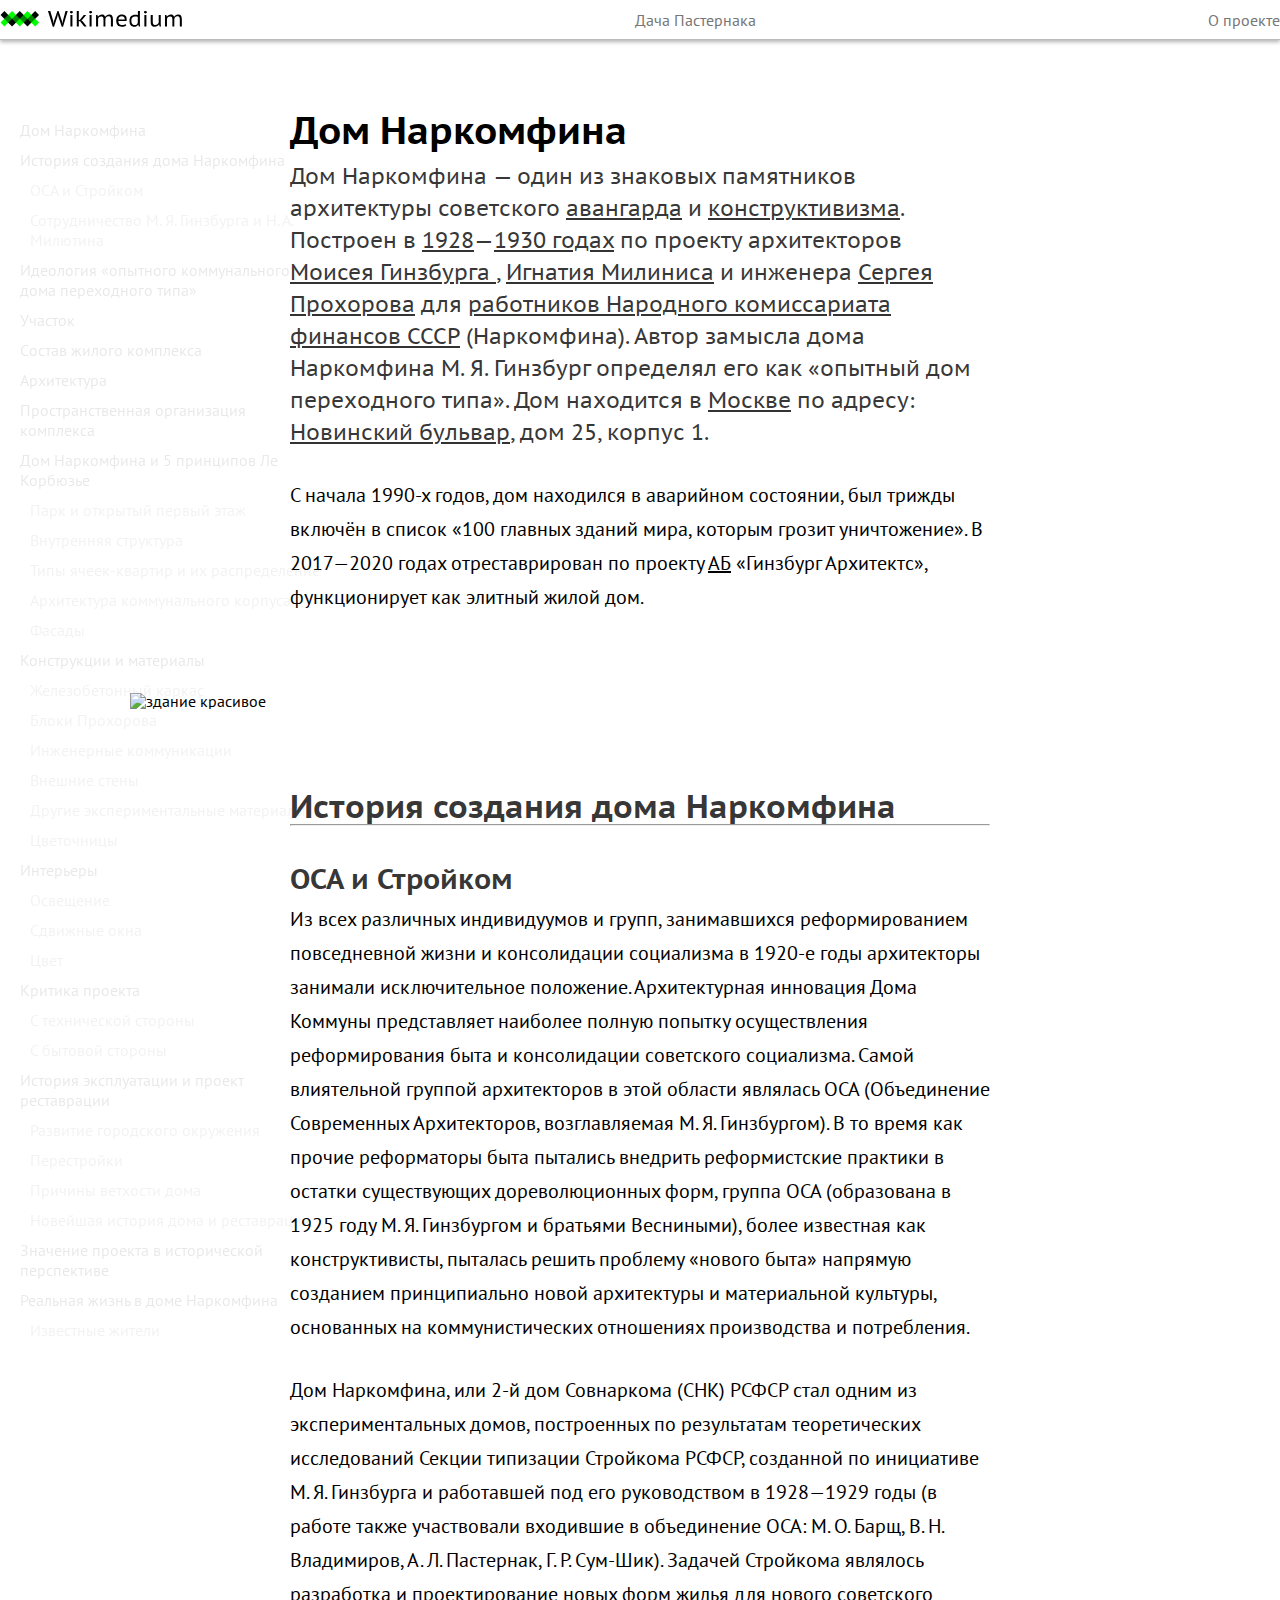
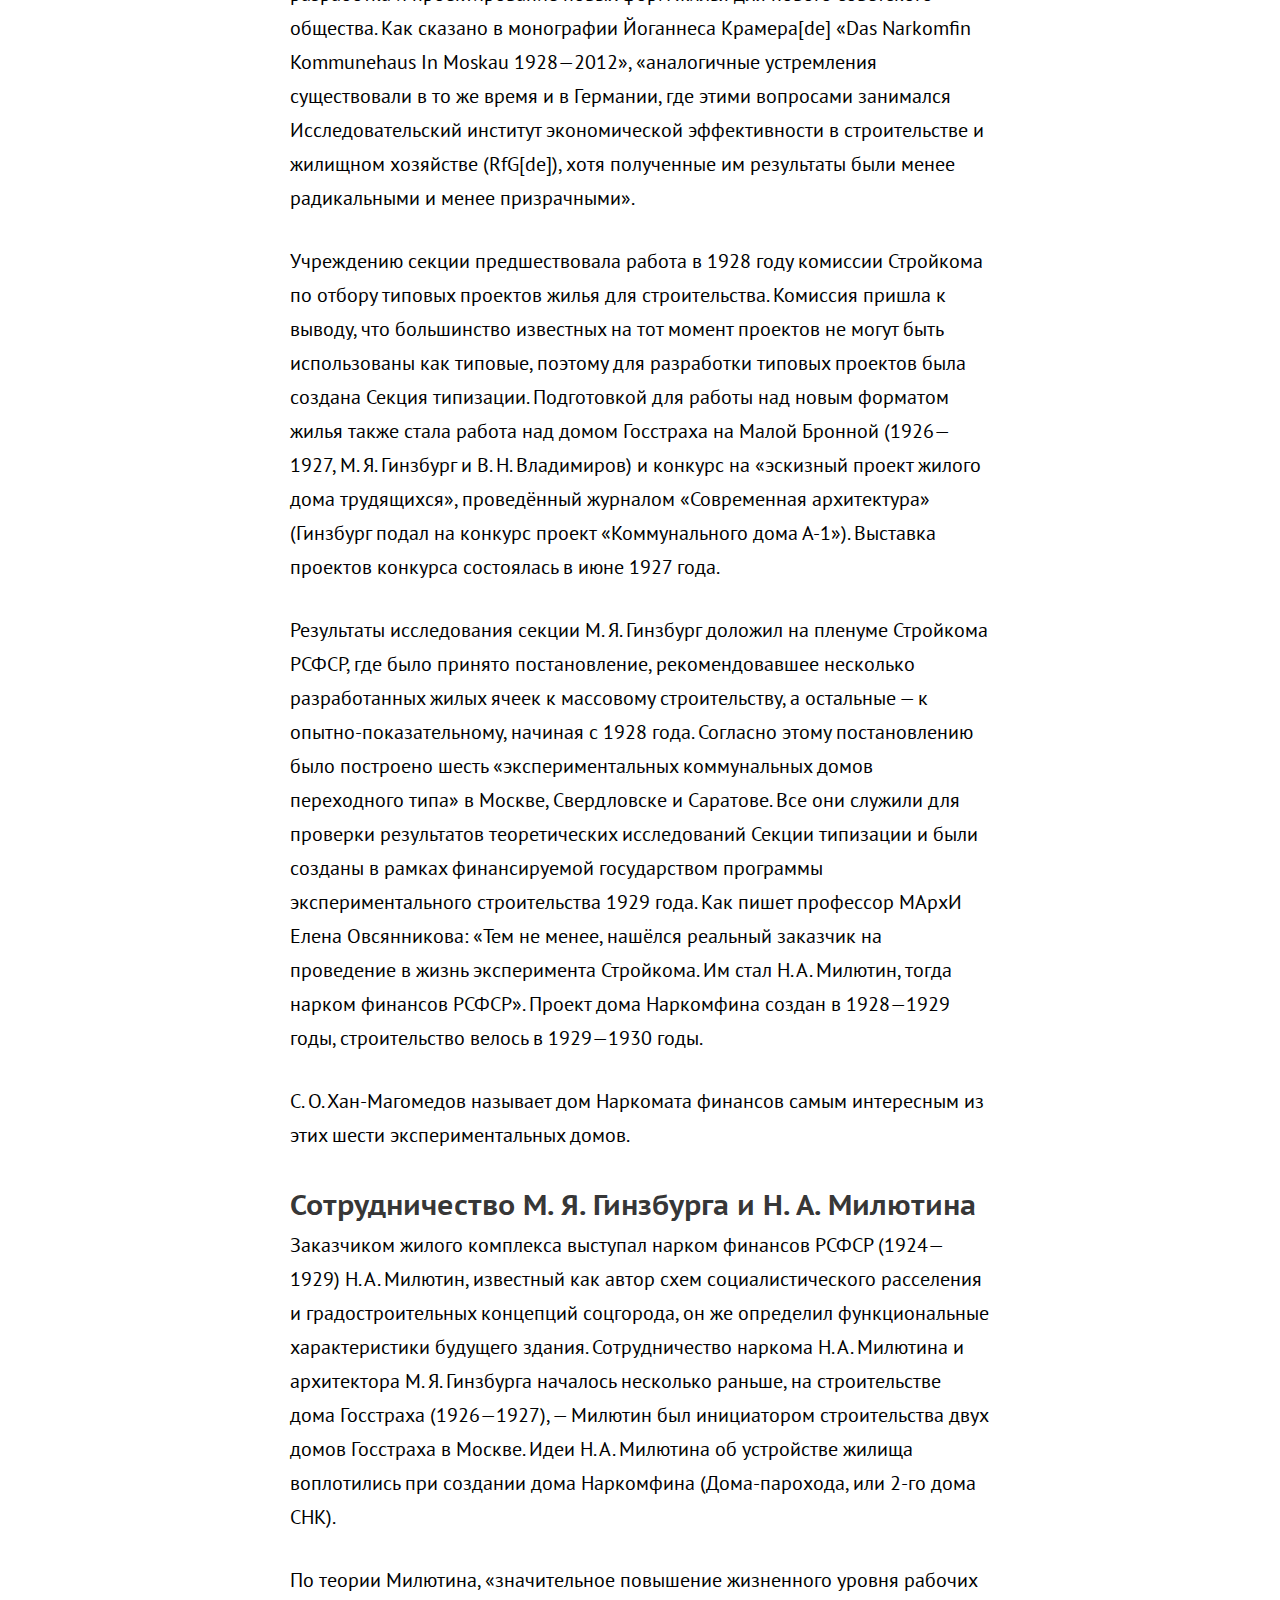
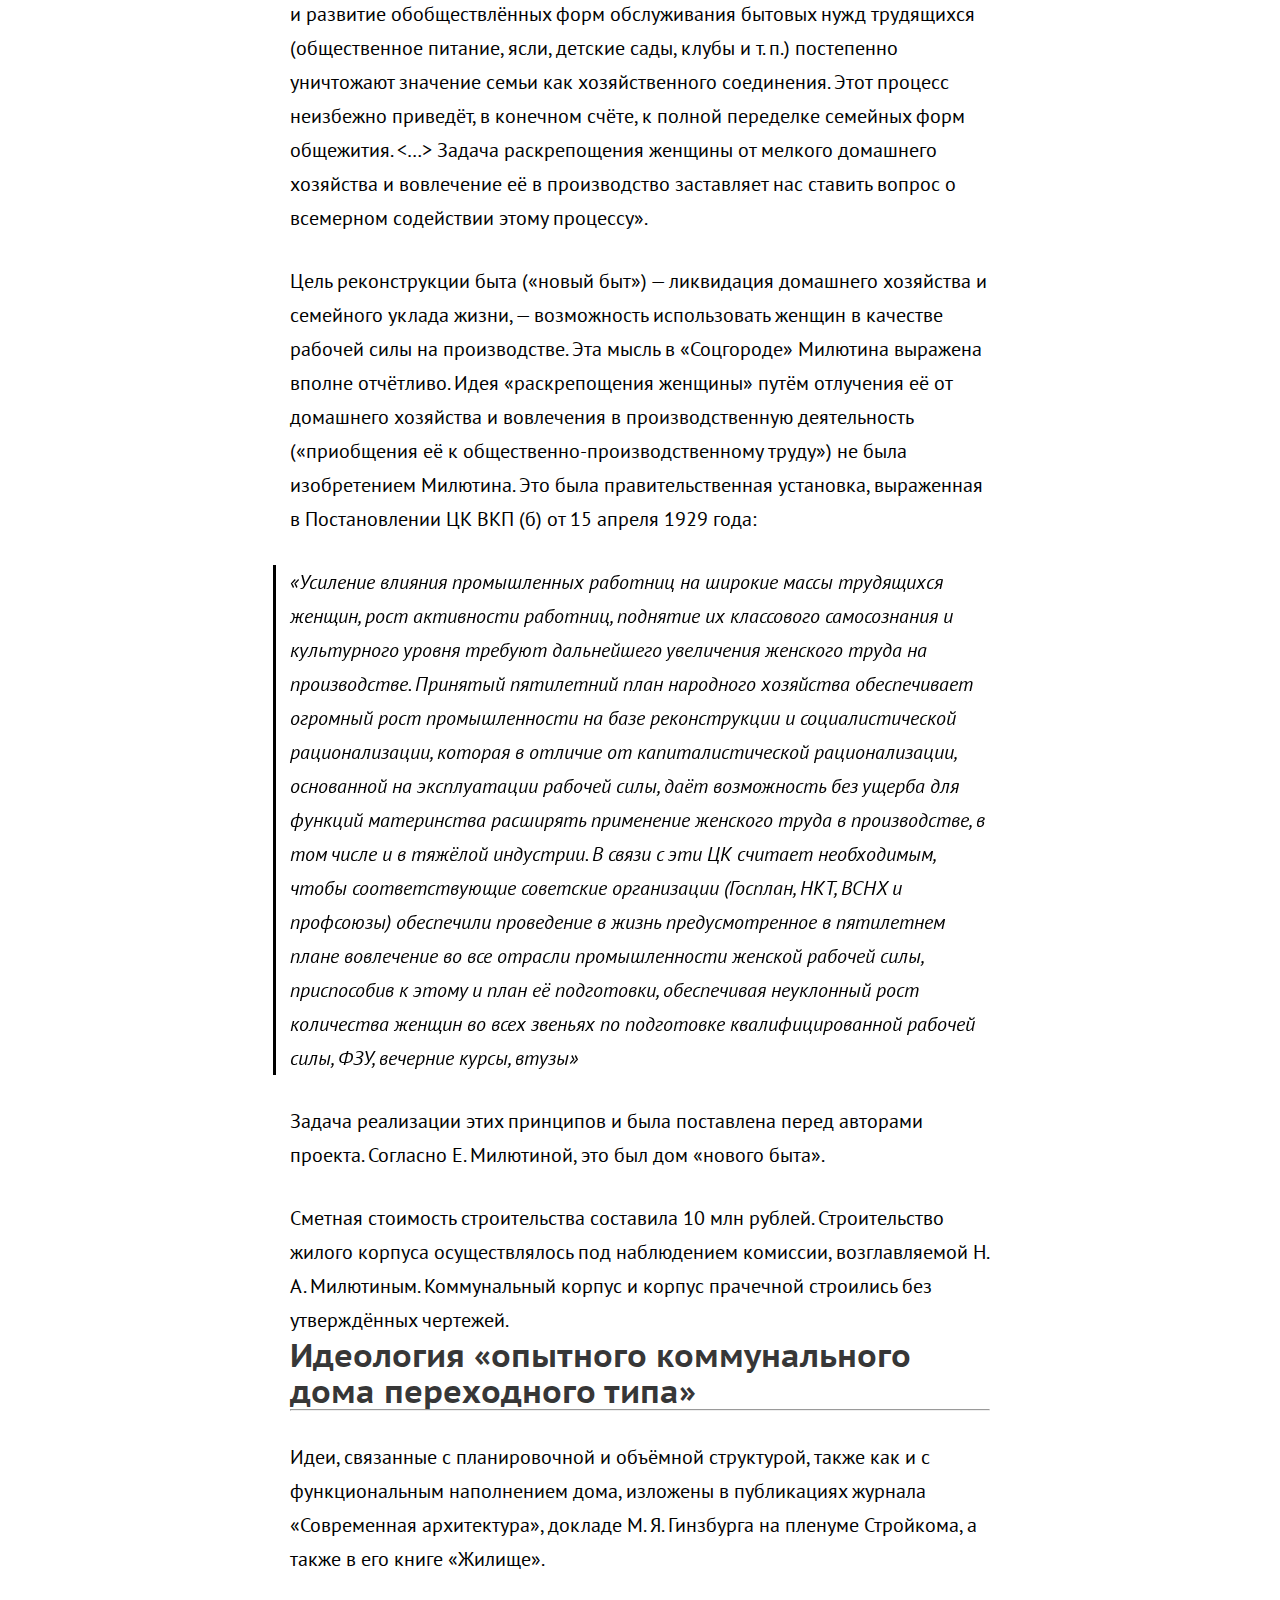
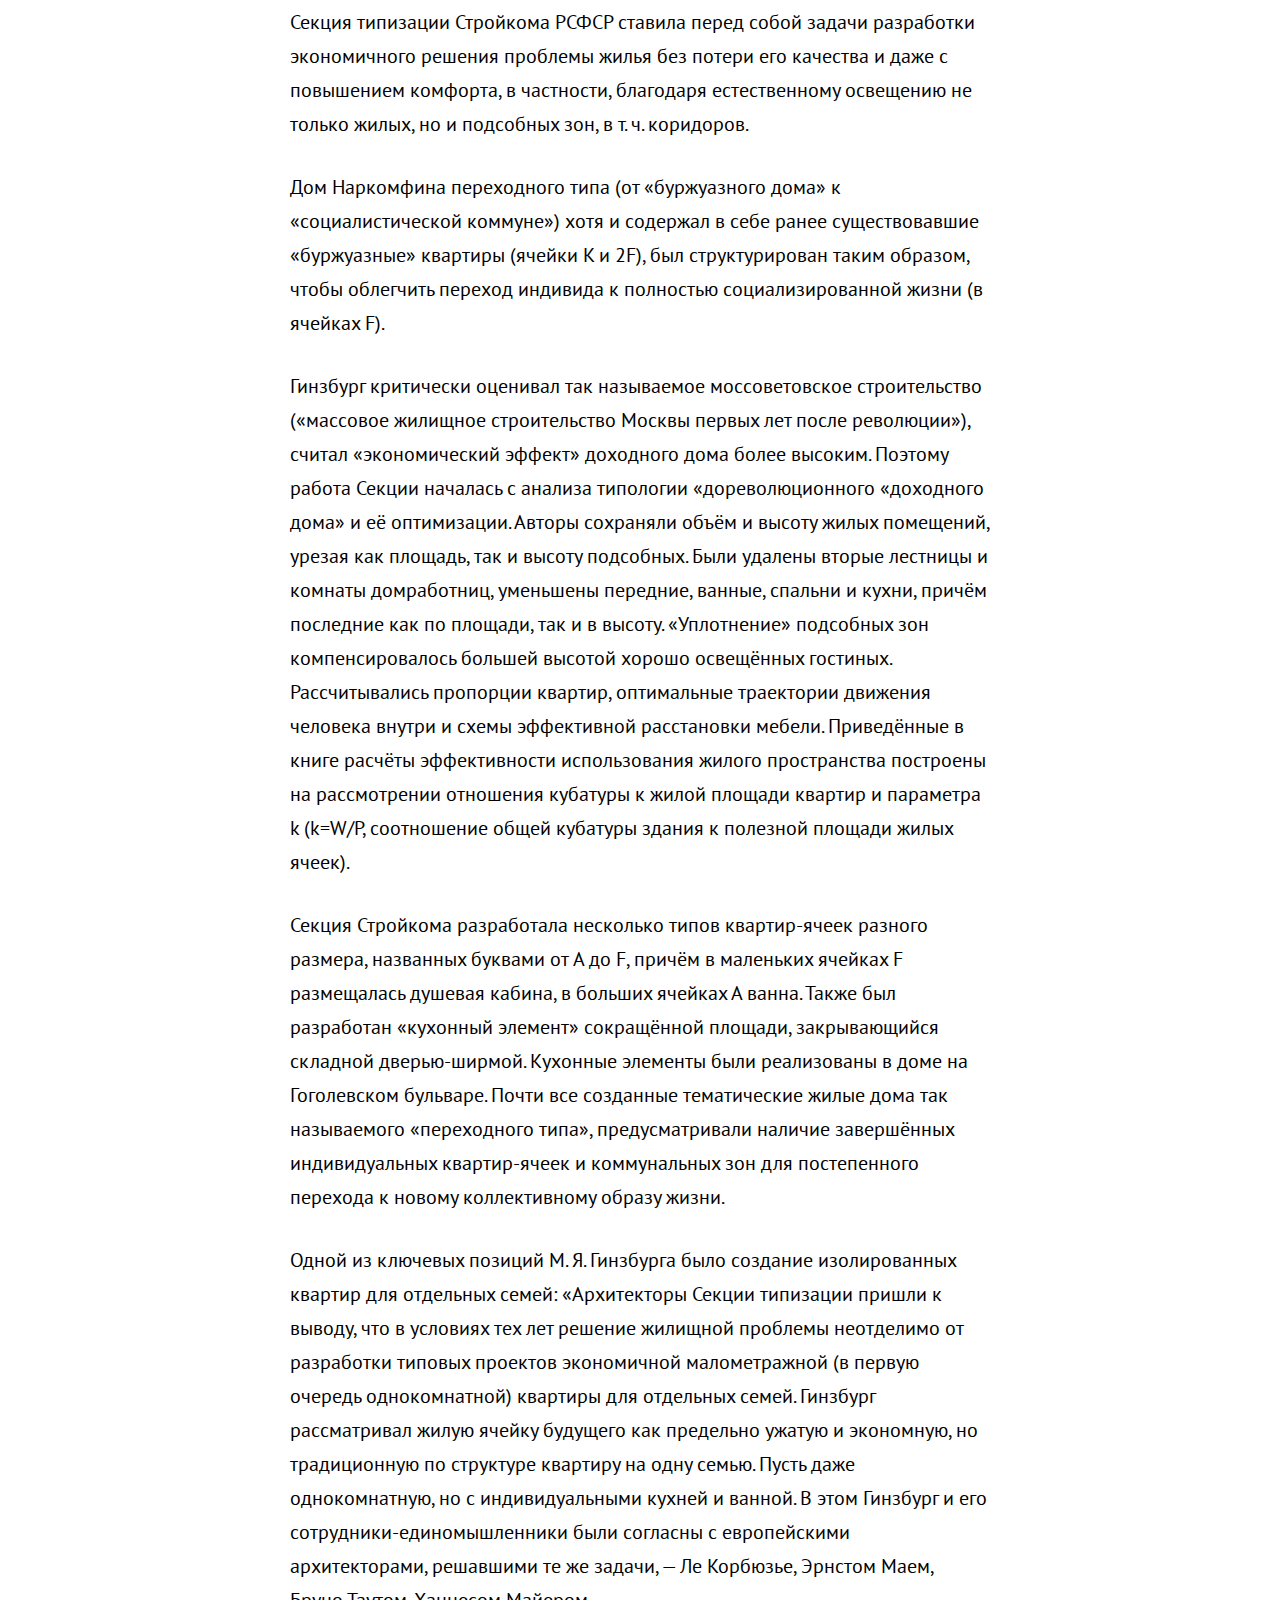
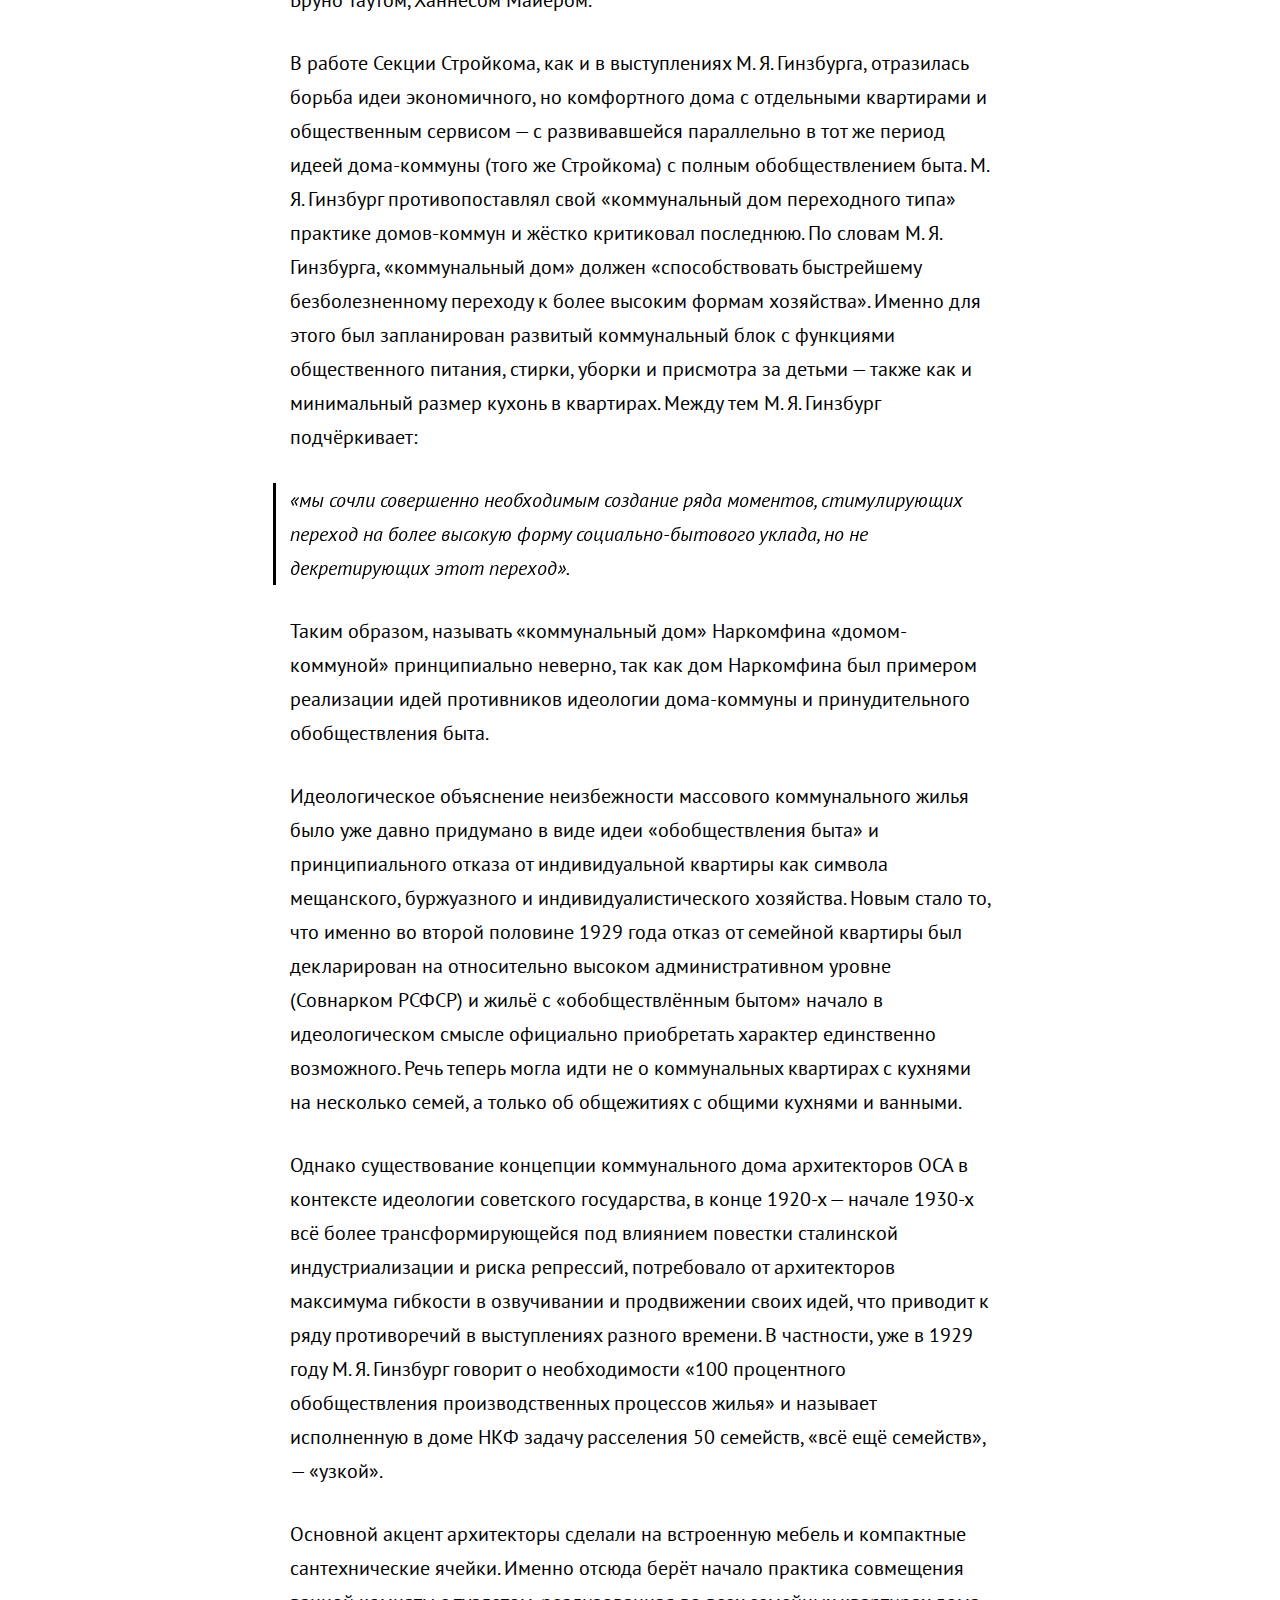
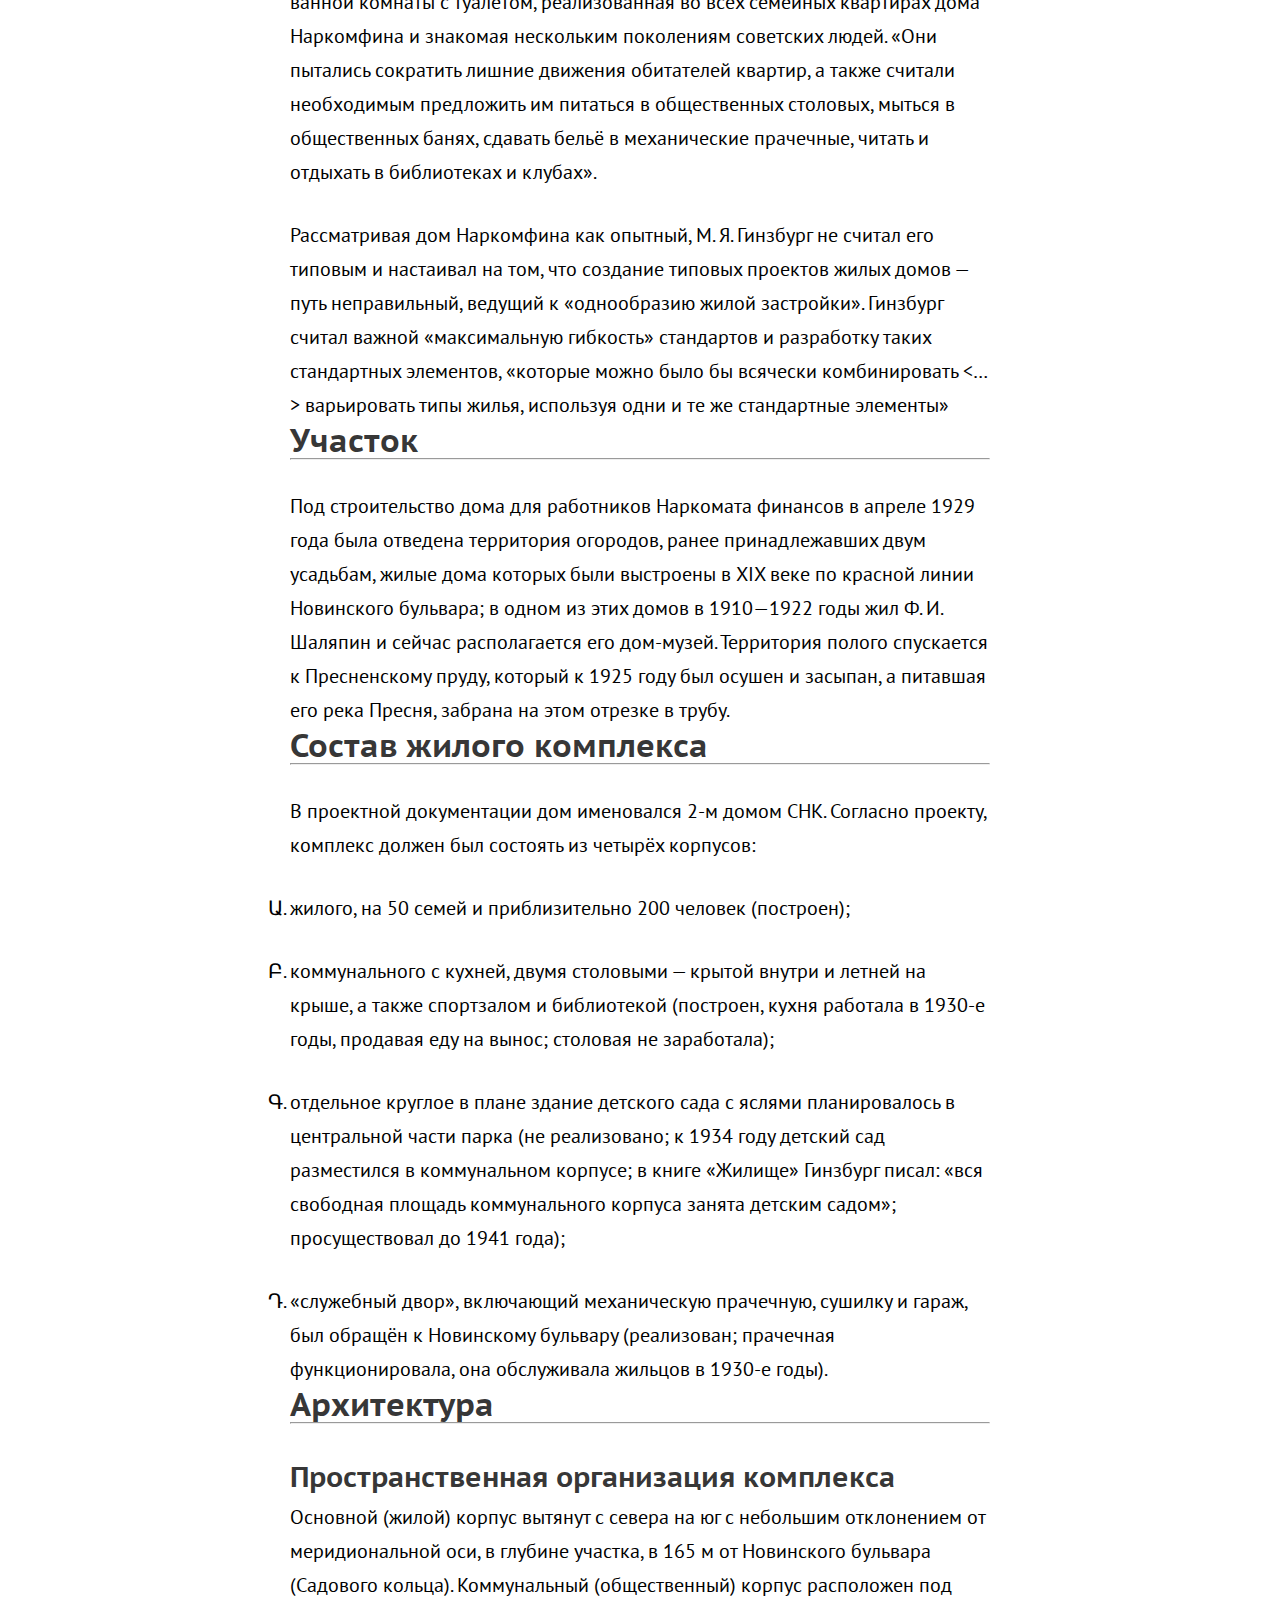
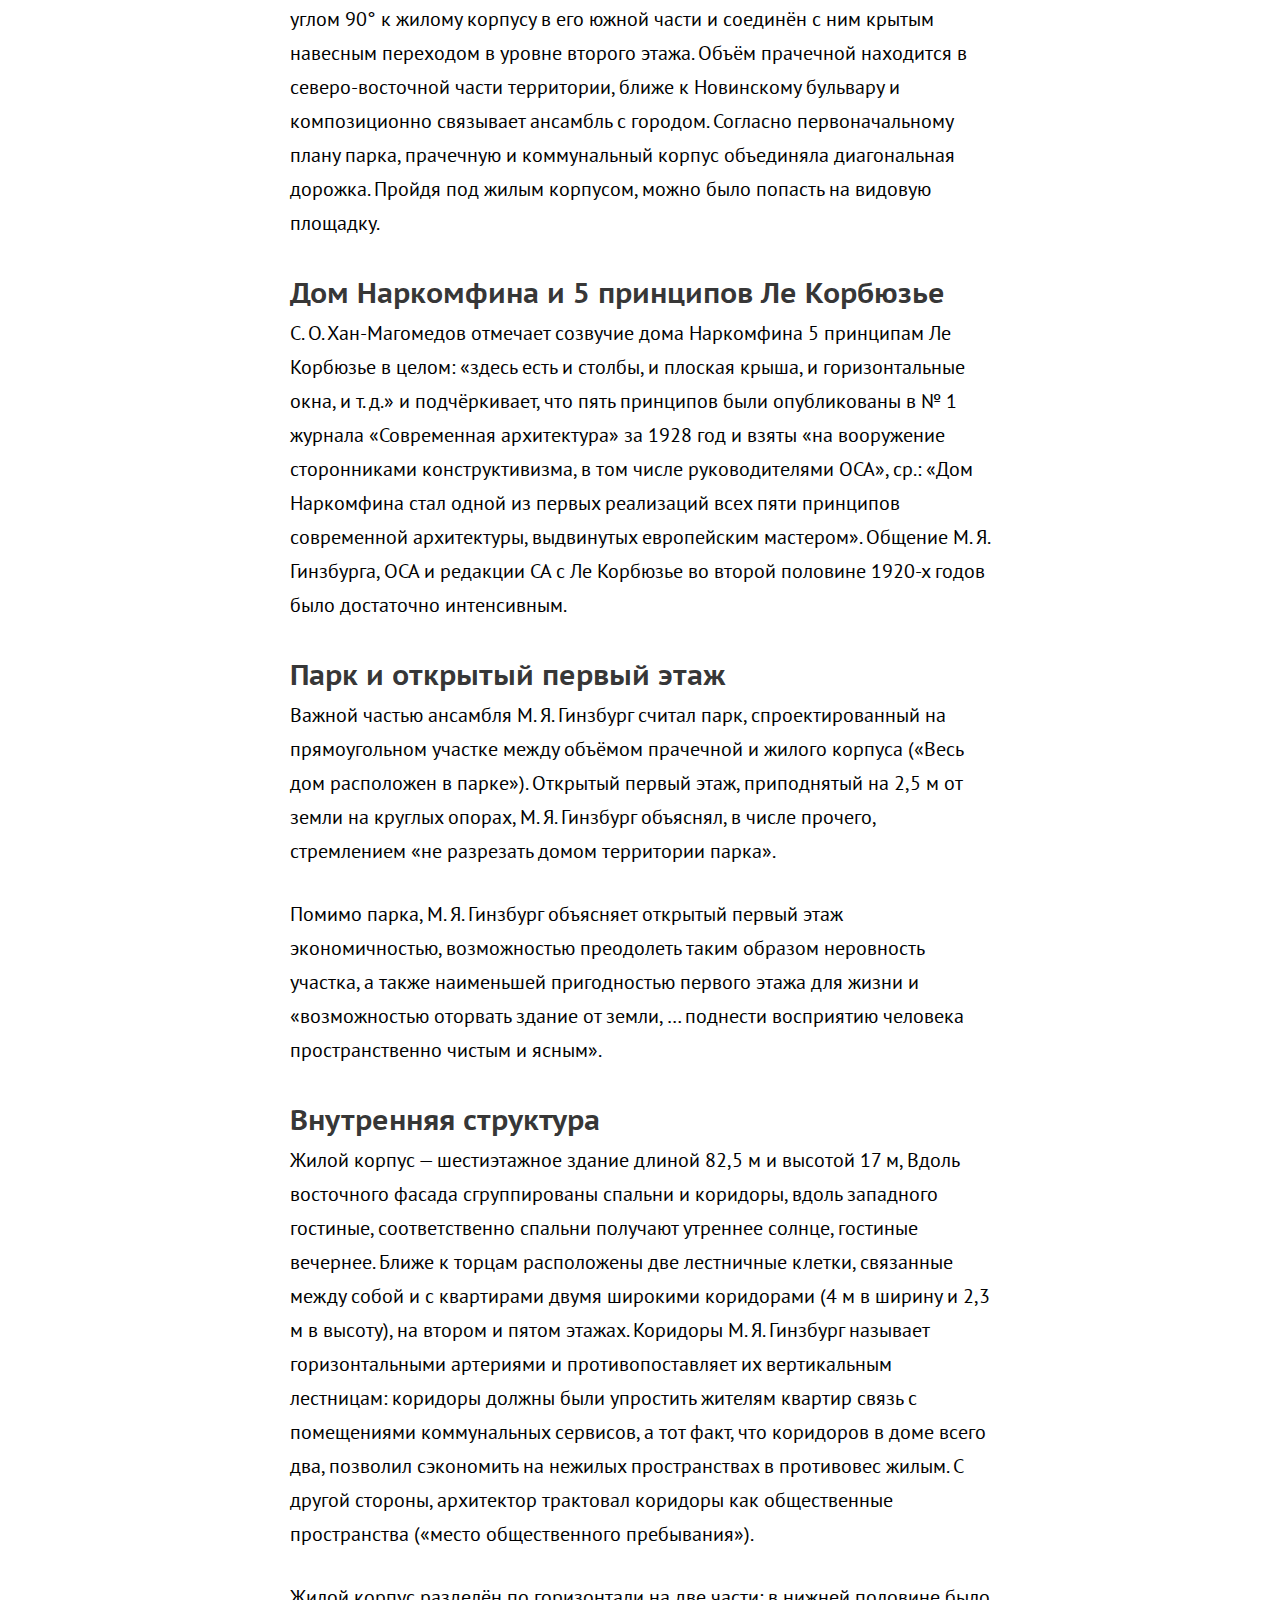
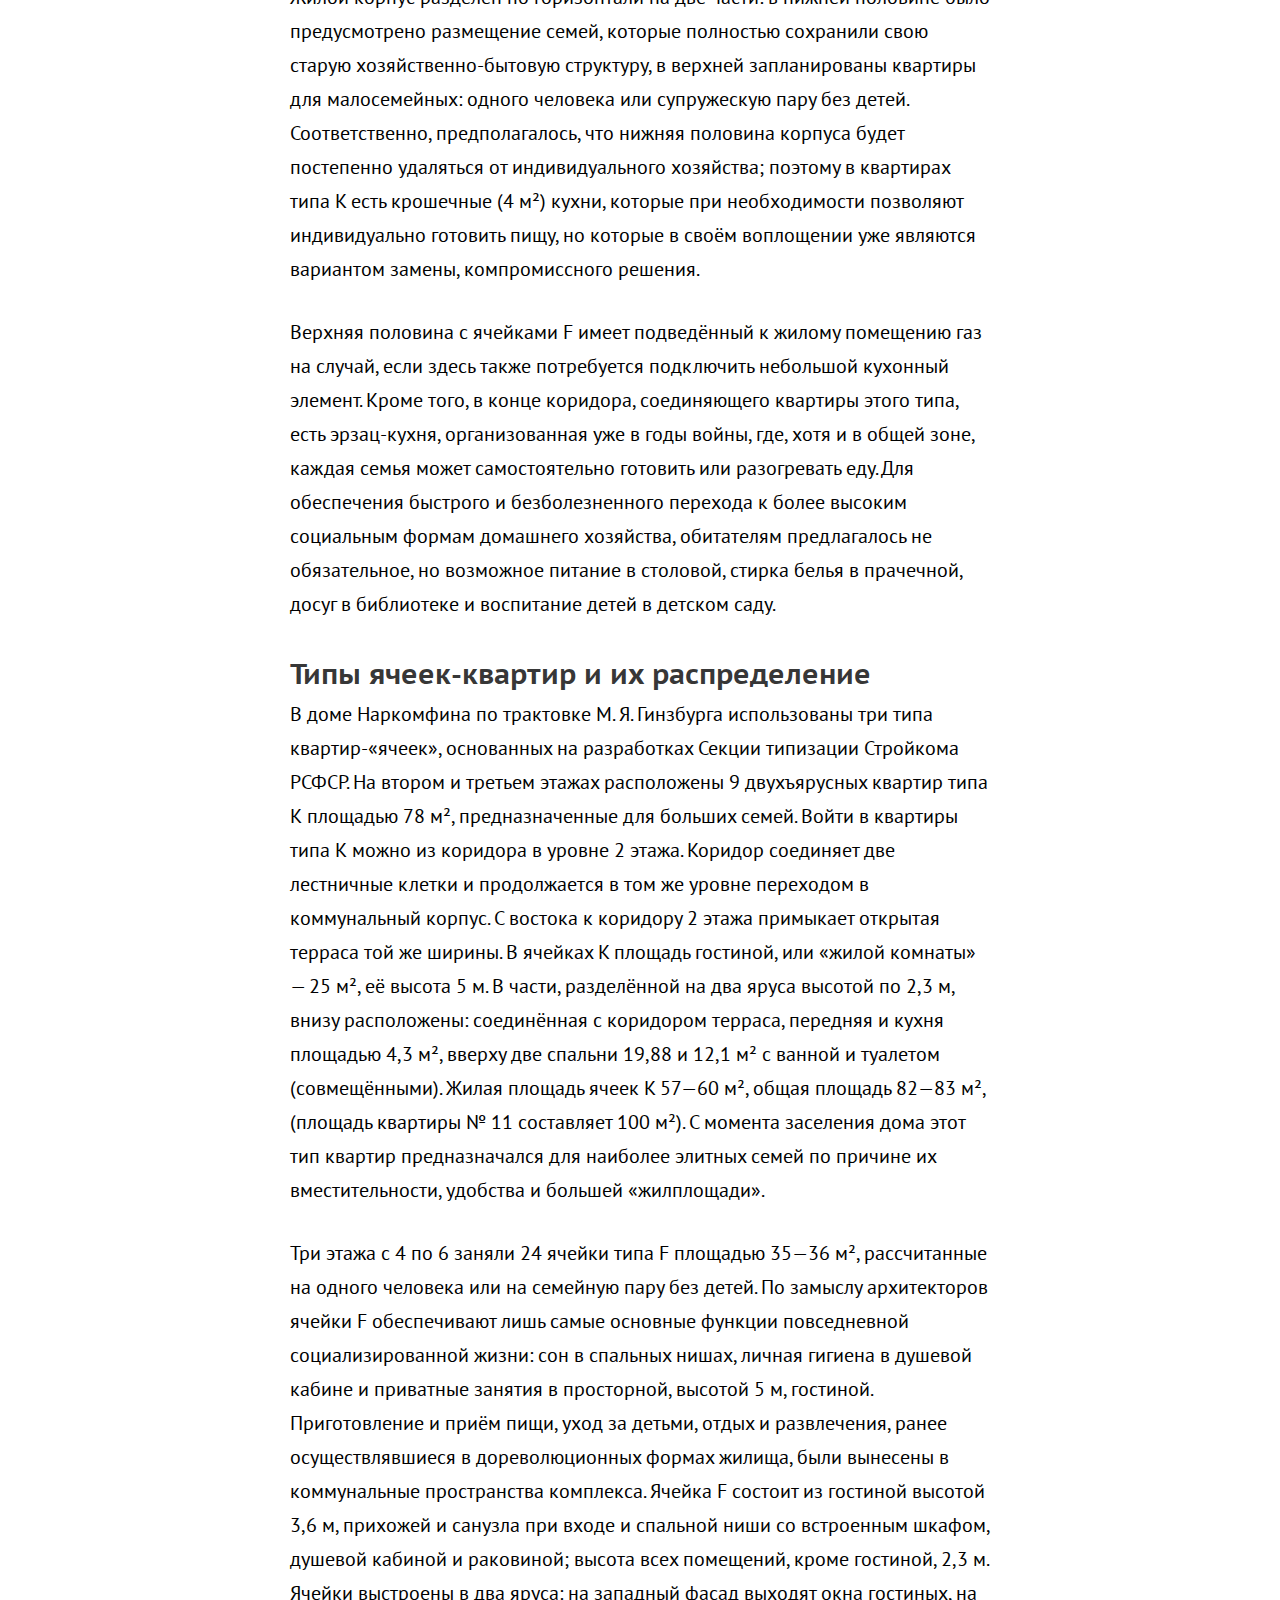
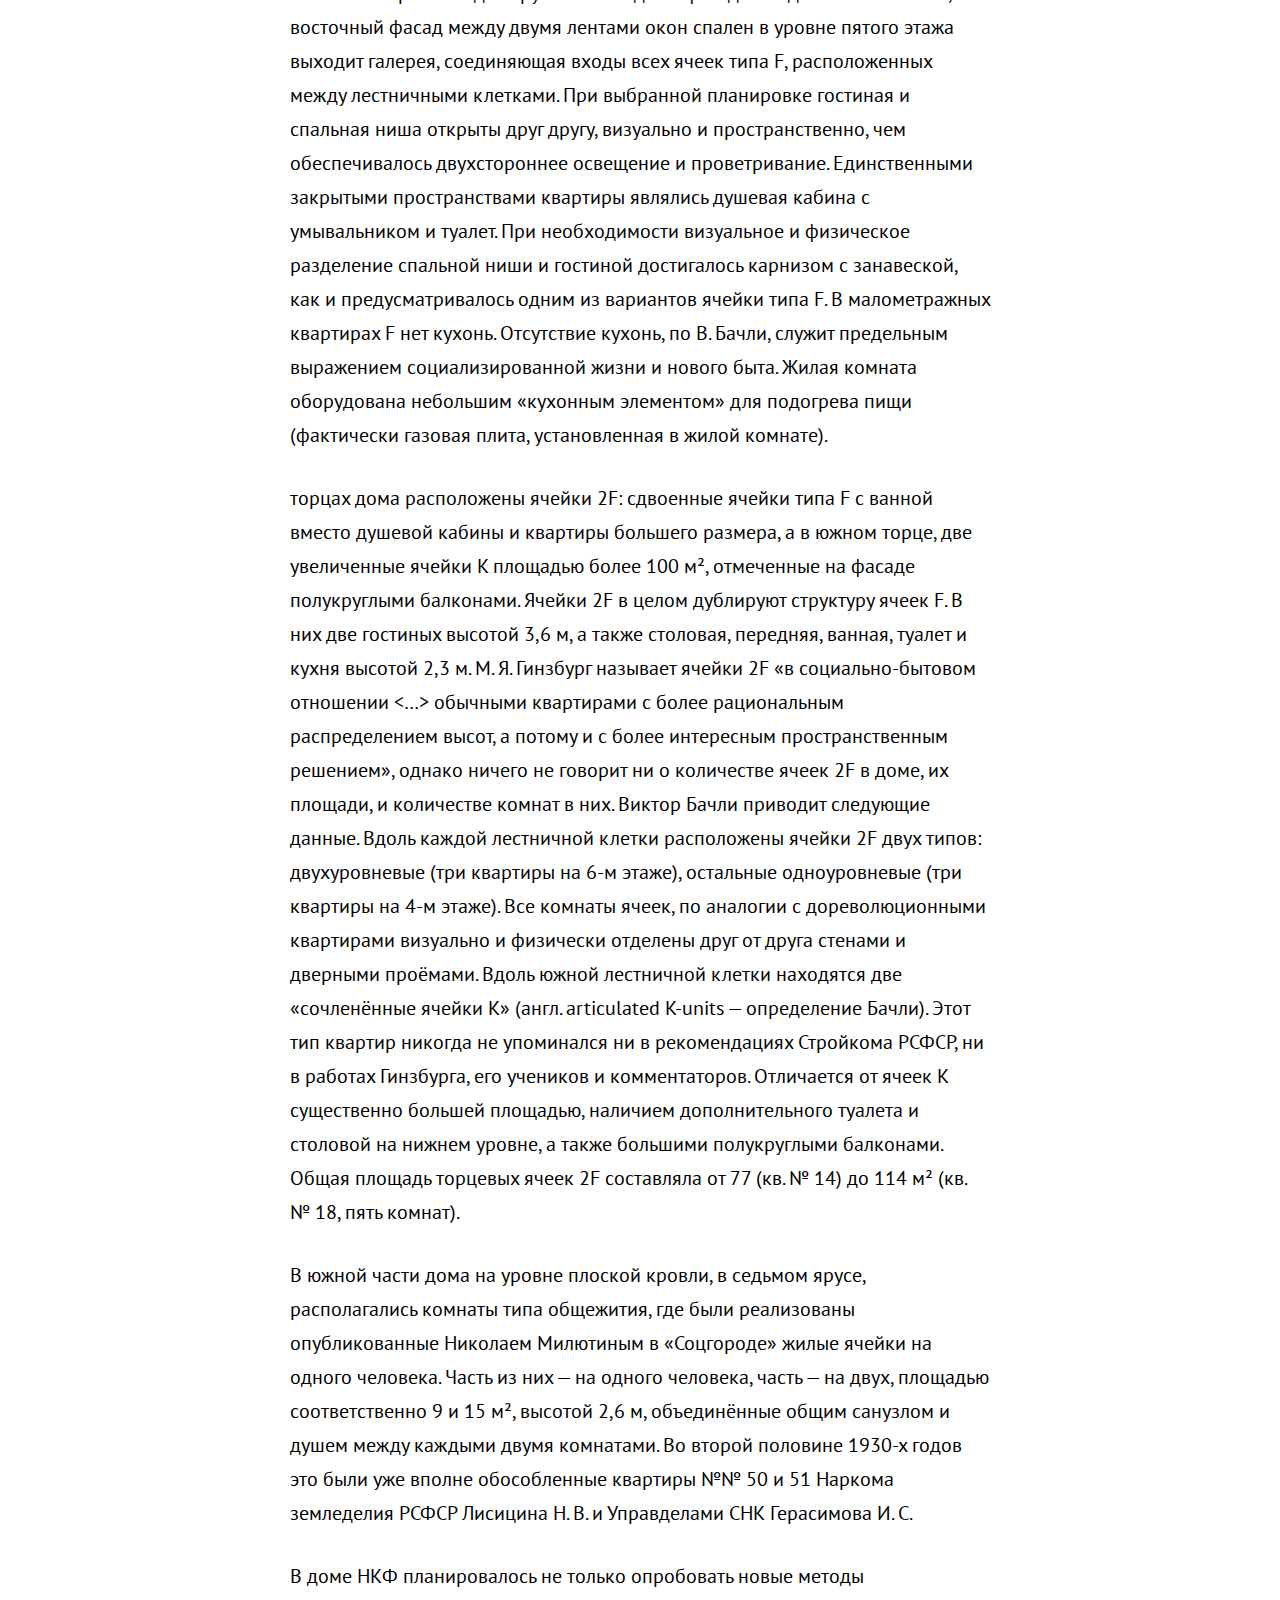
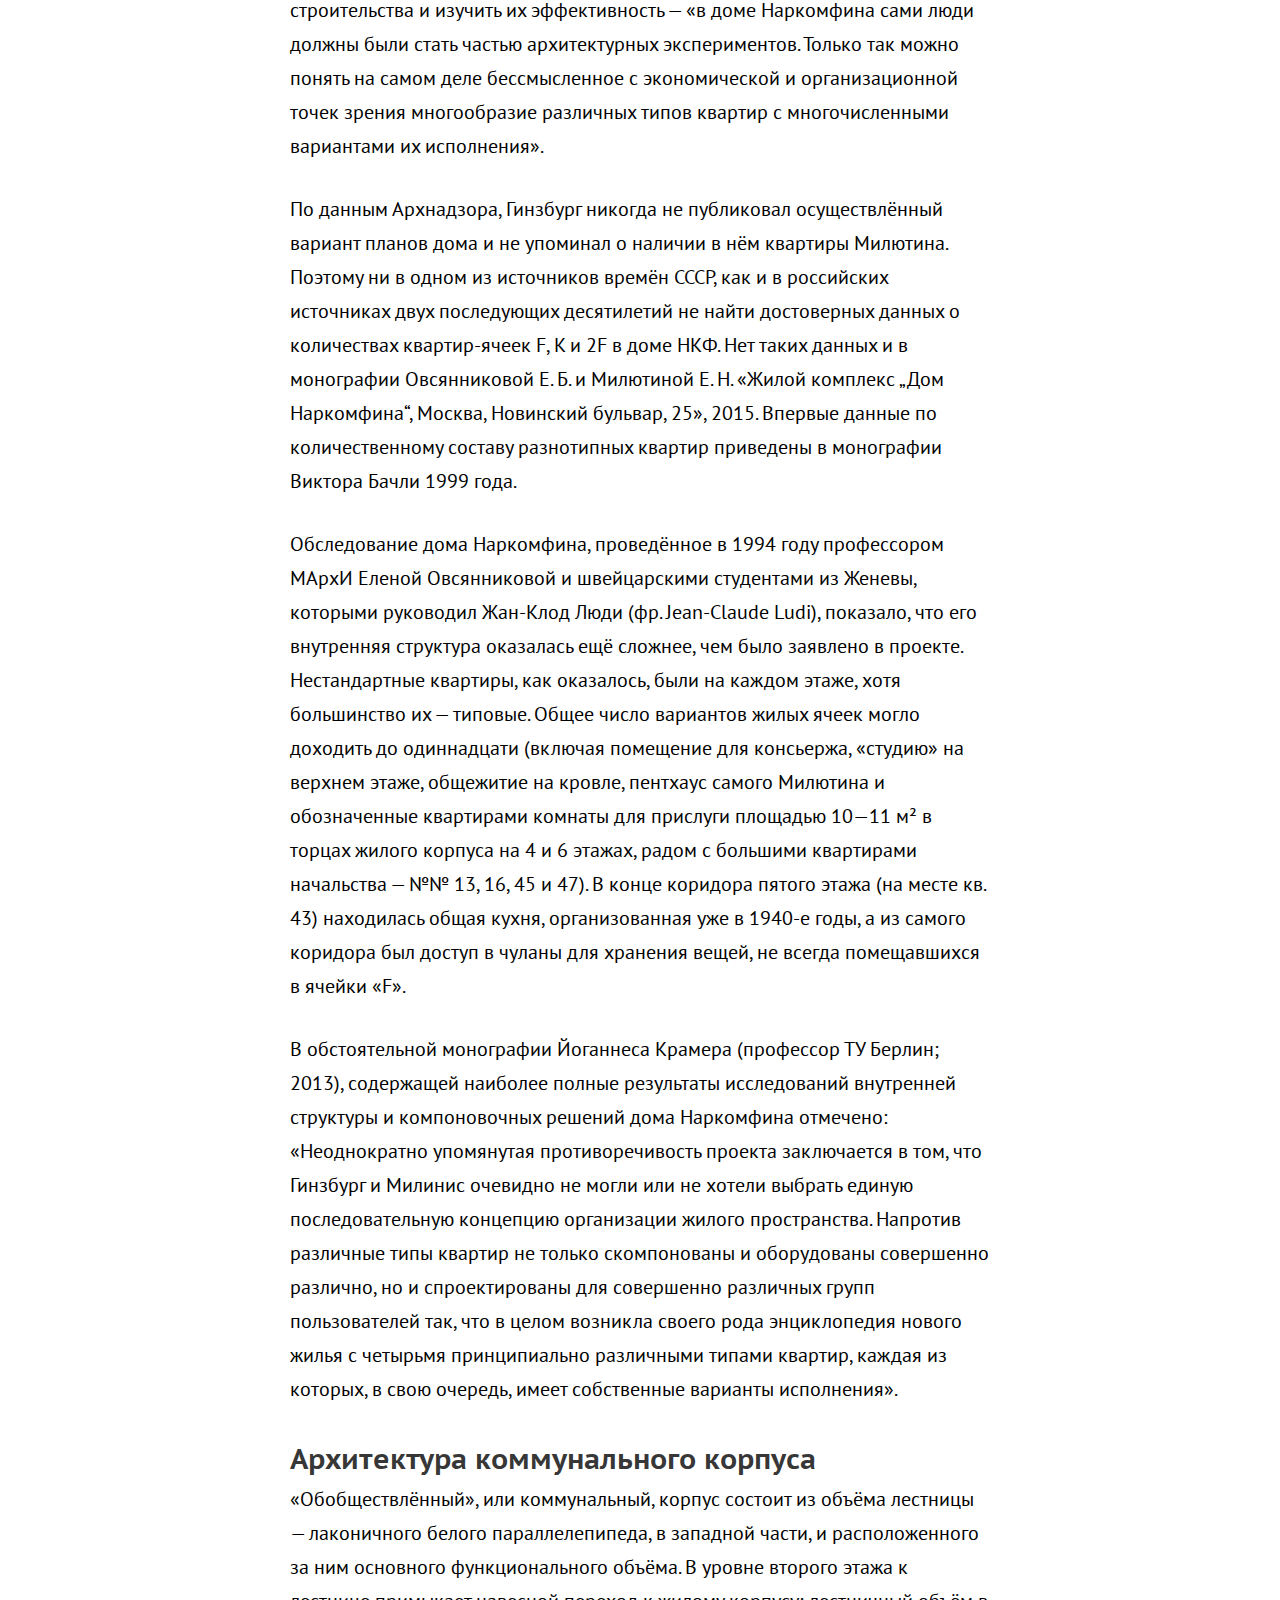
==== commit dca2a733: "pasternak" ====
--- a/index.html
+++ b/index.html
@@ -2,6 +2,7 @@
 <html>
   <head>
     <meta charset="utf-8">
+    <meta name="viewport" content="width=device-width">
     <title></title>
     <link rel="stylesheet" href="stylesheets/style.css">
     <script src="javascripts/jquery-3.6.1.js" charset="utf-8"></script>
@@ -24,6 +25,7 @@
     <!-- шапка -->
     <div class="menubar">
       <a href="about.html"><img src="images/logo.svg" alt=""></a>
+      <a href="pasternak.html">Дача Пастернака</a>
       <a href="about.html">О проекте</a>
     </div>
     <!-- боковое меню -->
--- a/stylesheets/style.css
+++ b/stylesheets/style.css
@@ -5,3 +5,4 @@
 @import 'content.css';
 @import 'menubar.css';
 @import 'about.css';
+@import 'responsive.css';
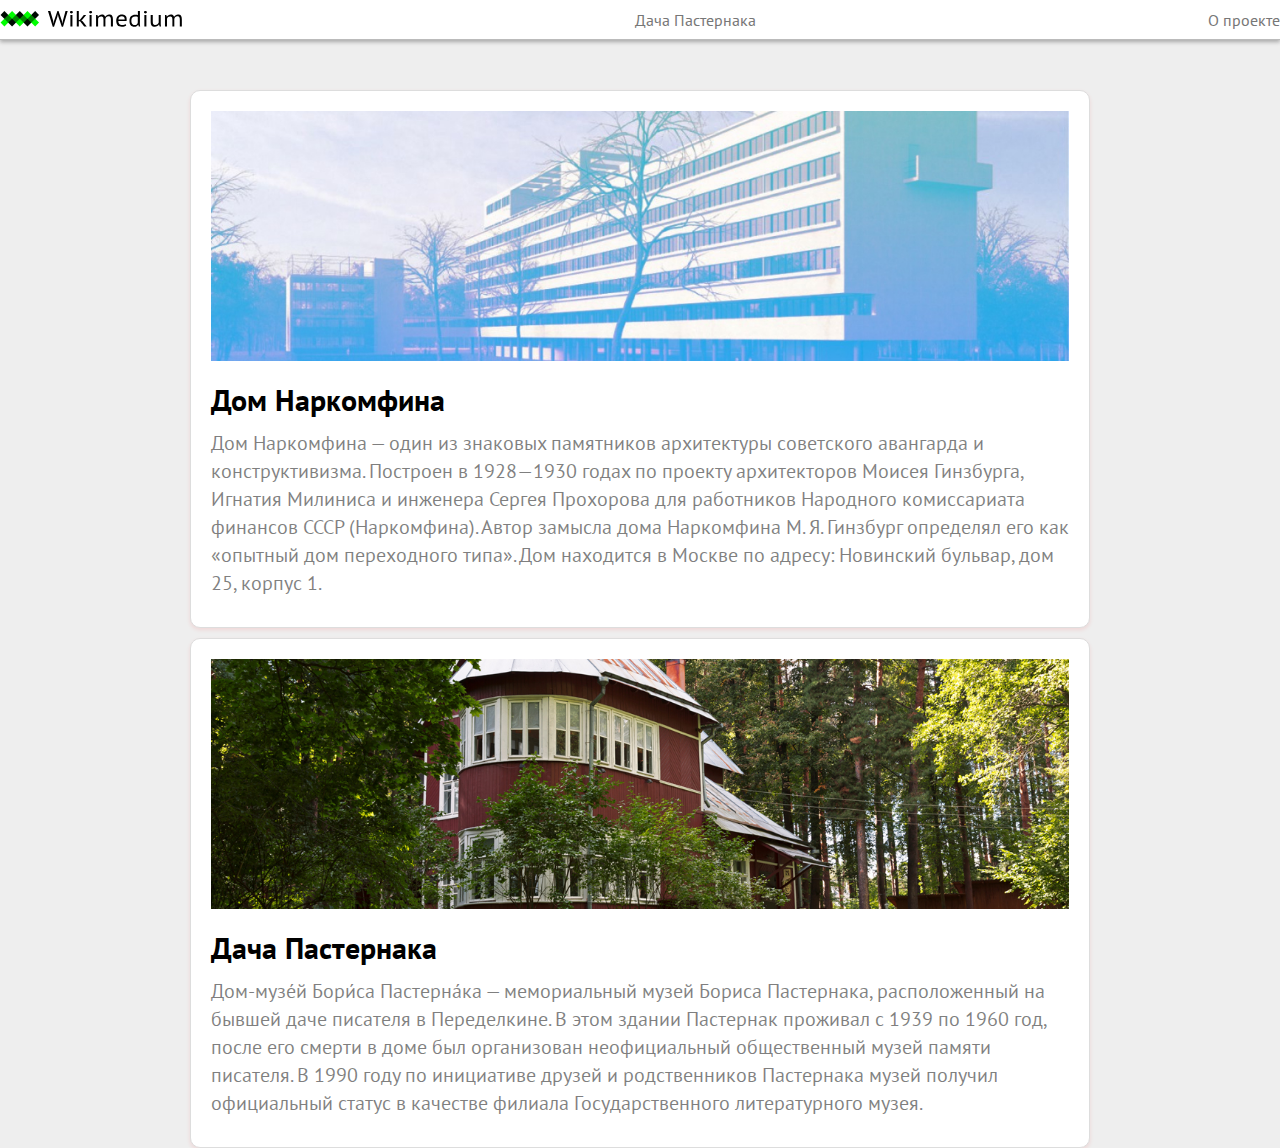
==== commit 3c647ffe: "final" ====
--- a/index.html
+++ b/index.html
@@ -1,321 +1,41 @@
 <!DOCTYPE html>
-<html>
+<html lang="en" dir="ltr">
   <head>
     <meta charset="utf-8">
+    <title>Главная</title>
     <meta name="viewport" content="width=device-width">
-    <title></title>
     <link rel="stylesheet" href="stylesheets/style.css">
+    <meta property="og:type" content="article">
+    <meta property="og:url" content="{page_url}">
+    <meta property="og:title" content="{title}">
+    <meta property="og:description" content="{description}">
+    <meta property="og:image" content="{image_url}">
     <script src="javascripts/jquery-3.6.1.js" charset="utf-8"></script>
-    <script>
-    $(function() {
-      $('.sidebar a').each(function() {
-        $(this).on('click', function(e) {
-          e.preventDefault();
-            var scrollTo = $(this).attr('href');
-              var whitespace = scrollTo == '#s1' ? 110 : 30;
-                $('html,body').animate({
-                  scrollTop: $(scrollTo).offset().top - whitespace
-                    }, 1000);
-                  });
-                });
-              });
-  </script>
+    <script src="javascripts/sidebar.js" charset="utf-8"></script>
+    <style media="screen">
+      body {
+        background: #eee;
+      }
+    </style>
   </head>
   <body>
-    <!-- шапка -->
     <div class="menubar">
       <a href="about.html"><img src="images/logo.svg" alt=""></a>
       <a href="pasternak.html">Дача Пастернака</a>
       <a href="about.html">О проекте</a>
     </div>
-    <!-- боковое меню -->
-    <nav class="sidebar">
-      <nav>
-        <li><a href="#s1">Дом Наркомфина</a></li>
-        <ul>
-          <li><a href="#1">История создания дома Наркомфина</a></li>
-            <ul>
-              <li><a href="#2">ОСА и Стройком</a></li>
-              <li><a href="#3">Сотрудничество М. Я. Гинзбурга и Н. А. Милютина</a></li>
-            </ul>
-          <li><a href="#4">Идеология «опытного коммунального дома переходного типа»</a></li>
-          <li><a href="#5">Участок</a></li>
-          <li><a href="#6">Cостав жилого комплекса</a></li>
-          <li><a href="#7">Архитектура</a></li>
-          <li><a href="#8">Пространственная организация комплекса</a></li>
-          <li><a href="#9">Дом Наркомфина и 5 принципов Ле Корбюзье</a></li>
-            <ul>
-              <li><a href="#10">Парк и открытый первый этаж</a></li>
-              <li><a href="#11">Внутренняя структура</a></li>
-              <li><a href="#12">Типы ячеек-квартир и их распределение</a></li>
-              <li><a href="#13">Архитектура коммунального корпуса</a></li>
-              <li><a href="#14">Фасады</a></li>
-            </ul>
-          <li><a href="#15">Конструкции и материалы</a></li>
-            <ul>
-              <li><a href="#16">Железобетонный каркас</a></li>
-              <li><a href="#17">Блоки Прохорова</a></li>
-              <li><a href="#18">Инженерные коммуникации</a></li>
-              <li><a href="#19">Внешние стены</a></li>
-              <li><a href="#20">Другие экспериментальные материалы</a></li>
-              <li><a href="#21">Цветочницы</a></li>
-            </ul>
-          <li><a href="#22">Интерьеры</a></li>
-            <ul>
-              <li><a href="#23">Освещение</a></li>
-              <li><a href="#24">Сдвижные окна</a></li>
-              <li><a href="#25">Цвет</a></li>
-            </ul>
-          <li><a href="#26">Критика проекта</a></li>
-            <ul>
-              <li><a href="#27">С технической стороны</a></li>
-              <li><a href="#28">С бытовой стороны</a></li>
-            </ul>
-          <li><a href="#29">История эксплуатации и проект реставрации</a></li>
-            <ul>
-              <li><a href="#30">Развитие городского окружения</a></li>
-              <li><a href="#31">Перестройки</a></li>
-              <li><a href="#32">Причины ветхости дома</a></li>
-              <li><a href="#33">Новейшая история дома и реставрация</a></li>
-            </ul>
-          <li><a href="#34">Значение проекта в исторической перспективе</a></li>
-          <li><a href="#35">Реальная жизнь в доме Наркомфина</a></li>
-            <ul>
-              <li><a href="#36">Известные жители</a></li>
-            </ul>
-        </ul>
-      </nav>
-    </nav>
-    <!-- контент -->
-    <article>
+
+    <div class="index_item">
+      <img src="images/narkomfin 1.jpg" alt="">
       <h1 id="s1">Дом Наркомфина</h1>
-      <p id="ser"> <strong>Дом Наркомфина</strong> — один из знаковых памятников архитектуры советского <a href="https://ru.wikipedia.org/wiki/Авангард_(искусство)">авангарда</a> и <a href="https://ru.wikipedia.org/wiki/Конструктивизм_(искусство)">конструктивизма</a>. Построен в <a href="https://ru.wikipedia.org/wiki/1928_год">1928</a>—<a href="https://ru.wikipedia.org/wiki/1930_год">1930 годах</a> по проекту архитекторов <a href="https://ru.wikipedia.org/wiki/Гинзбург,_Моисей_Яковлевич">Моисея Гинзбурга </a>, <a href="https://ru.wikipedia.org/wiki/Милинис,_Игнатий_Францевич">Игнатия Милиниса</a> и инженера <a href="https://ru.wikipedia.org/wiki/Сергей_Львович_Прохоров">Сергея Прохорова</a> для <a href="https://ru.wikipedia.org/wiki/Народный_комиссариат_финансов_СССР">работников Народного комиссариата финансов СССР</a> (Наркомфина). Автор замысла дома Наркомфина М. Я. Гинзбург определял его как «опытный дом переходного типа». Дом находится в <a href="https://ru.wikipedia.org/wiki/Москва">Москве</a> по адресу: <a href="https://ru.wikipedia.org/wiki/Новинский_бульвар">Новинский бульвар</a>, дом 25, корпус 1.</p>
-      <p id="par1">С начала 1990-х годов, дом находился в аварийном состоянии, был трижды включён в список «100 главных зданий мира, которым грозит уничтожение». В 2017—2020 годах отреставрирован по проекту <a href="https://ru.wikipedia.org/wiki/Архитектурное_бюро">АБ</a> «Гинзбург Архитектс», функционирует как элитный жилой дом.</p>
-      <img src="https://ss.metronews.ru/userfiles/materials/159/1594463/858x540_4105997e.jpg" alt="здание красивое">
-      <h2>История создания дома Наркомфина</h2>
-      <hr>
-      <h3 id="2">ОСА и Стройком</h3>
-      <p>Из всех различных индивидуумов и групп, занимавшихся реформированием повседневной жизни и консолидации социализма в 1920-е годы архитекторы занимали исключительное положение. Архитектурная инновация Дома Коммуны представляет наиболее полную попытку осуществления реформирования быта и консолидации советского социализма. Самой влиятельной группой архитекторов в этой области являлась ОСА (Объединение Современных Архитекторов, возглавляемая М. Я. Гинзбургом). В то время как прочие реформаторы быта пытались внедрить реформистские практики в остатки существующих дореволюционных форм, группа ОСА (образована в 1925 году М. Я. Гинзбургом и братьями Весниными), более известная как конструктивисты, пыталась решить проблему «нового быта» напрямую созданием принципиально новой архитектуры и материальной культуры, основанных на коммунистических отношениях производства и потребления.</p>
-      <p>Дом Наркомфина, или 2-й дом Совнаркома (СНК) РСФСР стал одним из экспериментальных домов, построенных по результатам теоретических исследований Секции типизации Стройкома РСФСР, созданной по инициативе М. Я. Гинзбурга и работавшей под его руководством в 1928—1929 годы (в работе также участвовали входившие в объединение ОСА: М. О. Барщ, В. Н. Владимиров, А. Л. Пастернак, Г. Р. Сум-Шик). Задачей Стройкома являлось разработка и проектирование новых форм жилья для нового советского общества. Как сказано в монографии Йоганнеса Крамера[de] «Das Narkomfin Kommunehaus In Moskau 1928—2012», <em>«аналогичные устремления существовали в то же время и в Германии, где этими вопросами занимался Исследовательский институт экономической эффективности в строительстве и жилищном хозяйстве (RfG[de]), хотя полученные им результаты были менее радикальными и менее призрачными».</em></p>
-      <p>Учреждению секции предшествовала работа в 1928 году комиссии Стройкома по отбору типовых проектов жилья для строительства. Комиссия пришла к выводу, что большинство известных на тот момент проектов не могут быть использованы как типовые, поэтому для разработки типовых проектов была создана Секция типизации. Подготовкой для работы над новым форматом жилья также стала работа над домом Госстраха на Малой Бронной (1926—1927, М. Я. Гинзбург и В. Н. Владимиров) и конкурс на «эскизный проект жилого дома трудящихся», проведённый журналом «Современная архитектура» (Гинзбург подал на конкурс проект «Коммунального дома А-1»). Выставка проектов конкурса состоялась в июне 1927 года.</p>
-      <p>Результаты исследования секции М. Я. Гинзбург доложил на пленуме Стройкома РСФСР, где было принято постановление, рекомендовавшее несколько разработанных жилых ячеек к массовому строительству, а остальные — к опытно-показательному, начиная с 1928 года. Согласно этому постановлению было построено шесть «экспериментальных коммунальных домов переходного типа» в Москве, Свердловске и Саратове. Все они служили для проверки результатов теоретических исследований Секции типизации и были созданы в рамках финансируемой государством программы экспериментального строительства 1929 года. Как пишет профессор МАрхИ Елена Овсянникова: «Тем не менее, нашёлся реальный заказчик на проведение в жизнь эксперимента Стройкома. Им стал Н. А. Милютин, тогда нарком финансов РСФСР». Проект дома Наркомфина создан в 1928—1929 годы, строительство велось в 1929—1930 годы.</p>
-      <p>С. О. Хан-Магомедов называет дом Наркомата финансов самым интересным из этих шести экспериментальных домов.</p>
-      <h3 id="3">Сотрудничество М. Я. Гинзбурга и Н. А. Милютина</h3>
-      <p>Заказчиком жилого комплекса выступал нарком финансов РСФСР (1924—1929) Н. А. Милютин, известный как автор схем социалистического расселения и градостроительных концепций соцгорода, он же определил функциональные характеристики будущего здания. Сотрудничество наркома Н. А. Милютина и архитектора М. Я. Гинзбурга началось несколько раньше, на строительстве дома Госстраха (1926—1927), — Милютин был инициатором строительства двух домов Госстраха в Москве. Идеи Н. А. Милютина об устройстве жилища воплотились при создании дома Наркомфина (Дома-парохода, или 2-го дома СНК).</p>
-      <p>По теории Милютина, <em>«значительное повышение жизненного уровня рабочих и развитие обобществлённых форм обслуживания бытовых нужд трудящихся (общественное питание, ясли, детские сады, клубы и т. п.) постепенно уничтожают значение семьи как хозяйственного соединения. Этот процесс неизбежно приведёт, в конечном счёте, к полной переделке семейных форм общежития. <…> Задача раскрепощения женщины от мелкого домашнего хозяйства и вовлечение её в производство заставляет нас ставить вопрос о всемерном содействии этому процессу».</em></p>
-      <p>Цель реконструкции быта (<em>«новый быт»</em>) — ликвидация домашнего хозяйства и семейного уклада жизни, — возможность использовать женщин в качестве рабочей силы на производстве. Эта мысль в «Соцгороде» Милютина выражена вполне отчётливо. Идея «раскрепощения женщины» путём отлучения её от домашнего хозяйства и вовлечения в производственную деятельность («приобщения её к общественно-производственному труду») не была изобретением Милютина. Это была правительственная установка, выраженная в Постановлении ЦК ВКП (б) от 15 апреля 1929 года:</p>
-      <div class="outline">
-        <blockquote>
-          «Усиление влияния промышленных работниц на широкие массы трудящихся женщин, рост активности работниц, поднятие их классового самосознания и культурного уровня требуют дальнейшего увеличения женского труда на производстве. Принятый пятилетний план народного хозяйства обеспечивает огромный рост промышленности на базе реконструкции и социалистической рационализации, которая в отличие от капиталистической рационализации, основанной на эксплуатации рабочей силы, даёт возможность без ущерба для функций материнства расширять применение женского труда в производстве, в том числе и в тяжёлой индустрии. В связи с эти ЦК считает необходимым, чтобы соответствующие советские организации (Госплан, НКТ, ВСНХ и профсоюзы) обеспечили проведение в жизнь предусмотренное в пятилетнем плане вовлечение во все отрасли промышленности женской рабочей силы, приспособив к этому и план её подготовки, обеспечивая неуклонный рост количества женщин во всех звеньях по подготовке квалифицированной рабочей силы, ФЗУ, вечерние курсы, втузы»
-        </blockquote>
-      </div>
-      <p>Задача реализации этих принципов и была поставлена перед авторами проекта. Согласно Е. Милютиной, это был дом «нового быта».</p>
-      <p>Сметная стоимость строительства составила 10 млн рублей. Строительство жилого корпуса осуществлялось под наблюдением комиссии, возглавляемой Н. А. Милютиным. Коммунальный корпус и корпус прачечной строились без утверждённых чертежей.</p>
-      <h2 align="left" id="4">Идеология «опытного коммунального дома переходного типа»</h2>
-      <hr>
-      <p>Идеи, связанные с планировочной и объёмной структурой, также как и с функциональным наполнением дома, изложены в публикациях журнала «Современная архитектура», докладе М. Я. Гинзбурга на пленуме Стройкома, а также в его книге «Жилище».</p>
-      <p>Секция типизации Стройкома РСФСР ставила перед собой задачи разработки экономичного решения проблемы жилья без потери его качества и даже с повышением комфорта, в частности, благодаря естественному освещению не только жилых, но и подсобных зон, в т. ч. коридоров.</p>
-      <p>Дом Наркомфина переходного типа (от «буржуазного дома» к «социалистической коммуне») хотя и содержал в себе ранее существовавшие «буржуазные» квартиры (ячейки K и 2F), был структурирован таким образом, чтобы облегчить переход индивида к полностью социализированной жизни (в ячейках F).</p>
-      <p>Гинзбург критически оценивал так называемое моссоветовское строительство («массовое жилищное строительство Москвы первых лет после революции»), считал «экономический эффект» доходного дома более высоким. Поэтому работа Секции началась с анализа типологии «дореволюционного «доходного дома» и её оптимизации. Авторы сохраняли объём и высоту жилых помещений, урезая как площадь, так и высоту подсобных. Были удалены вторые лестницы и комнаты домработниц, уменьшены передние, ванные, спальни и кухни, причём последние как по площади, так и в высоту. «Уплотнение» подсобных зон компенсировалось большей высотой хорошо освещённых гостиных. Рассчитывались пропорции квартир, оптимальные траектории движения человека внутри и схемы эффективной расстановки мебели. Приведённые в книге расчёты эффективности использования жилого пространства построены на рассмотрении отношения кубатуры к жилой площади квартир и параметра k (k=W/P, соотношение общей кубатуры здания к полезной площади жилых ячеек).</p>
-      <p>Секция Стройкома разработала несколько типов квартир-ячеек разного размера, названных буквами от A до F, причём в маленьких ячейках F размещалась душевая кабина, в больших ячейках А ванна. Также был разработан «кухонный элемент» сокращённой площади, закрывающийся складной дверью-ширмой. Кухонные элементы были реализованы в доме на Гоголевском бульваре. Почти все созданные тематические жилые дома так называемого «переходного типа», предусматривали наличие завершённых индивидуальных квартир-ячеек и коммунальных зон для постепенного перехода к новому коллективному образу жизни.</p>
-      <p>Одной из ключевых позиций М. Я. Гинзбурга было создание изолированных квартир для отдельных семей: «Архитекторы Секции типизации пришли к выводу, что в условиях тех лет решение жилищной проблемы неотделимо от разработки типовых проектов экономичной малометражной (в первую очередь однокомнатной) квартиры для отдельных семей. Гинзбург рассматривал жилую ячейку будущего как предельно ужатую и экономную, но традиционную по структуре квартиру на одну семью. Пусть даже однокомнатную, но с индивидуальными кухней и ванной. В этом Гинзбург и его сотрудники-единомышленники были согласны с европейскими архитекторами, решавшими те же задачи, — Ле Корбюзье, Эрнстом Маем, Бруно Таутом, Ханнесом Майером.</p>
-      <p>В работе Секции Стройкома, как и в выступлениях М. Я. Гинзбурга, отразилась борьба идеи экономичного, но комфортного дома с отдельными квартирами и общественным сервисом — с развивавшейся параллельно в тот же период идеей дома-коммуны (того же Стройкома) с полным обобществлением быта. М. Я. Гинзбург противопоставлял свой «коммунальный дом переходного типа» практике домов-коммун и жёстко критиковал последнюю. По словам М. Я. Гинзбурга, «коммунальный дом» должен «способствовать быстрейшему безболезненному переходу к более высоким формам хозяйства». Именно для этого был запланирован развитый коммунальный блок с функциями общественного питания, стирки, уборки и присмотра за детьми — также как и минимальный размер кухонь в квартирах. Между тем М. Я. Гинзбург подчёркивает:</p>
-      <div class="outline">
-        <blockquote>
-          <em>«мы сочли совершенно необходимым создание ряда моментов, стимулирующих переход на более высокую форму социально-бытового уклада, но не декретирующих этот переход».</em>
-        </blockquote>
-      </div>
-      <p>Таким образом, называть «коммунальный дом» Наркомфина «домом-коммуной» принципиально неверно, так как дом Наркомфина был примером реализации идей противников идеологии дома-коммуны и принудительного обобществления быта.</p>
-      <p>Идеологическое объяснение неизбежности массового коммунального жилья было уже давно придумано в виде идеи «обобществления быта» и принципиального отказа от индивидуальной квартиры как символа мещанского, буржуазного и индивидуалистического хозяйства. Новым стало то, что именно во второй половине 1929 года отказ от семейной квартиры был декларирован на относительно высоком административном уровне (Совнарком РСФСР) и жильё с «обобществлённым бытом» начало в идеологическом смысле официально приобретать характер единственно возможного. Речь теперь могла идти не о коммунальных квартирах с кухнями на несколько семей, а только об общежитиях с общими кухнями и ванными.</p>
-      <p>Однако существование концепции коммунального дома архитекторов ОСА в контексте идеологии советского государства, в конце 1920-х — начале 1930-х всё более трансформирующейся под влиянием повестки сталинской индустриализации и риска репрессий, потребовало от архитекторов максимума гибкости в озвучивании и продвижении своих идей, что приводит к ряду противоречий в выступлениях разного времени. В частности, уже в 1929 году М. Я. Гинзбург говорит о необходимости «100 процентного обобществления производственных процессов жилья» и называет исполненную в доме НКФ задачу расселения 50 семейств, «всё ещё семейств», — «узкой».</p>
-      <p>Основной акцент архитекторы сделали на встроенную мебель и компактные сантехнические ячейки. Именно отсюда берёт начало практика совмещения ванной комнаты с туалетом, реализованная во всех семейных квартирах дома Наркомфина и знакомая нескольким поколениям советских людей. <em>«Они пытались сократить лишние движения обитателей квартир, а также считали необходимым предложить им питаться в общественных столовых, мыться в общественных банях, сдавать бельё в механические прачечные, читать и отдыхать в библиотеках и клубах».</em></p>
-      <p>Рассматривая дом Наркомфина как опытный, М. Я. Гинзбург не считал его типовым и настаивал на том, что создание типовых проектов жилых домов — путь неправильный, ведущий к «однообразию жилой застройки». Гинзбург считал важной «максимальную гибкость» стандартов и разработку таких стандартных элементов, «которые можно было бы всячески комбинировать <…> варьировать типы жилья, используя одни и те же стандартные элементы»</p>
-      <h2 align="left" id="5">Участок</h2>
-      <hr>
-      <p>Под строительство дома для работников Наркомата финансов в апреле 1929 года была отведена территория огородов, ранее принадлежавших двум усадьбам, жилые дома которых были выстроены в XIX веке по красной линии Новинского бульвара; в одном из этих домов в 1910—1922 годы жил Ф. И. Шаляпин и сейчас располагается его дом-музей. Территория полого спускается к Пресненскому пруду, который к 1925 году был осушен и засыпан, а питавшая его река Пресня, забрана на этом отрезке в трубу.</p>
-      <h2 align="left" id="6">Состав жилого комплекса</h2>
-      <hr>
-      <p>В проектной документации дом именовался 2-м домом СНК. Согласно проекту, комплекс должен был состоять из четырёх корпусов:</p>
-      <ol>
-        <li>жилого, на 50 семей и приблизительно 200 человек (построен);</li>
-        <li>коммунального с кухней, двумя столовыми — крытой внутри и летней на крыше, а также спортзалом и библиотекой (построен, кухня работала в 1930-е годы, продавая еду на вынос; столовая не заработала);</li>
-        <li>отдельное круглое в плане здание детского сада с яслями планировалось в центральной части парка (не реализовано; к 1934 году детский сад разместился в коммунальном корпусе; в книге «Жилище» Гинзбург писал: «вся свободная площадь коммунального корпуса занята детским садом»; просуществовал до 1941 года);</li>
-        <li>«служебный двор», включающий механическую прачечную, сушилку и гараж, был обращён к Новинскому бульвару (реализован; прачечная функционировала, она обслуживала жильцов в 1930-е годы).</li>
-      </ol>
-      <h2 align="left" id="7">Архитектура</h2>
-      <hr>
-      <h3 id="8">Пространственная организация комплекса</h3>
-      <p>Основной (жилой) корпус вытянут с севера на юг с небольшим отклонением от меридиональной оси, в глубине участка, в 165 м от Новинского бульвара (Садового кольца). Коммунальный (общественный) корпус расположен под углом 90° к жилому корпусу в его южной части и соединён с ним крытым навесным переходом в уровне второго этажа. Объём прачечной находится в северо-восточной части территории, ближе к Новинскому бульвару и композиционно связывает ансамбль с городом. Согласно первоначальному плану парка, прачечную и коммунальный корпус объединяла диагональная дорожка. Пройдя под жилым корпусом, можно было попасть на видовую площадку.</p>
-      <h3 id="9">Дом Наркомфина и 5 принципов Ле Корбюзье</h3>
-      <p>С. О. Хан-Магомедов отмечает созвучие дома Наркомфина 5 принципам Ле Корбюзье в целом: «здесь есть и столбы, и плоская крыша, и горизонтальные окна, и т. д.» и подчёркивает, что пять принципов были опубликованы в № 1 журнала «Современная архитектура» за 1928 год и взяты «на вооружение сторонниками конструктивизма, в том числе руководителями ОСА», ср.: «Дом Наркомфина стал одной из первых реализаций всех пяти принципов современной архитектуры, выдвинутых европейским мастером». Общение М. Я. Гинзбурга, ОСА и редакции СА с Ле Корбюзье во второй половине 1920-х годов было достаточно интенсивным.</p>
-      <h3 id="10">Парк и открытый первый этаж</h3>
-      <p>Важной частью ансамбля М. Я. Гинзбург считал парк, спроектированный на прямоугольном участке между объёмом прачечной и жилого корпуса («Весь дом расположен в парке»). Открытый первый этаж, приподнятый на 2,5 м от земли на круглых опорах, М. Я. Гинзбург объяснял, в числе прочего, стремлением «не разрезать домом территории парка».</p>
-      <p>Помимо парка, М. Я. Гинзбург объясняет открытый первый этаж экономичностью, возможностью преодолеть таким образом неровность участка, а также наименьшей пригодностью первого этажа для жизни и «возможностью оторвать здание от земли, … поднести восприятию человека пространственно чистым и ясным».</p>
-      <h3 id="11">Внутренняя структура</h3>
-      <p>Жилой корпус — шестиэтажное здание длиной 82,5 м и высотой 17 м, Вдоль восточного фасада сгруппированы спальни и коридоры, вдоль западного гостиные, соответственно спальни получают утреннее солнце, гостиные вечернее. Ближе к торцам расположены две лестничные клетки, связанные между собой и с квартирами двумя широкими коридорами (4 м в ширину и 2,3 м в высоту), на втором и пятом этажах. Коридоры М. Я. Гинзбург называет горизонтальными артериями и противопоставляет их вертикальным лестницам: коридоры должны были упростить жителям квартир связь с помещениями коммунальных сервисов, а тот факт, что коридоров в доме всего два, позволил сэкономить на нежилых пространствах в противовес жилым. С другой стороны, архитектор трактовал коридоры как общественные пространства («место общественного пребывания»).</p>
-      <p>Жилой корпус разделён по горизонтали на две части: в нижней половине было предусмотрено размещение семей, которые полностью сохранили свою старую хозяйственно-бытовую структуру, в верхней запланированы квартиры для малосемейных: одного человека или супружескую пару без детей. Соответственно, предполагалось, что нижняя половина корпуса будет постепенно удаляться от индивидуального хозяйства; поэтому в квартирах типа K есть крошечные (4 м²) кухни, которые при необходимости позволяют индивидуально готовить пищу, но которые в своём воплощении уже являются вариантом замены, компромиссного решения.</p>
-      <p>Верхняя половина с ячейками F имеет подведённый к жилому помещению газ на случай, если здесь также потребуется подключить небольшой кухонный элемент. Кроме того, в конце коридора, соединяющего квартиры этого типа, есть эрзац-кухня, организованная уже в годы войны, где, хотя и в общей зоне, каждая семья может самостоятельно готовить или разогревать еду. Для обеспечения быстрого и безболезненного перехода к более высоким социальным формам домашнего хозяйства, обитателям предлагалось не обязательное, но возможное питание в столовой, стирка белья в прачечной, досуг в библиотеке и воспитание детей в детском саду.</p>
-      <h3 id="12">Типы ячеек-квартир и их распределение</h3>
-      <p>В доме Наркомфина по трактовке М. Я. Гинзбурга использованы три типа квартир-«ячеек», основанных на разработках Секции типизации Стройкома РСФСР. На втором и третьем этажах расположены 9 двухъярусных квартир типа К площадью 78 м², предназначенные для больших семей. Войти в квартиры <strong>типа К</strong> можно из коридора в уровне 2 этажа. Коридор соединяет две лестничные клетки и продолжается в том же уровне переходом в коммунальный корпус. С востока к коридору 2 этажа примыкает открытая терраса той же ширины. <strong>В ячейках K</strong> площадь гостиной, или «жилой комнаты» — 25 м², её высота 5 м. В части, разделённой на два яруса высотой по 2,3 м, внизу расположены: соединённая с коридором терраса, передняя и кухня площадью 4,3 м², вверху две спальни 19,88 и 12,1 м² с ванной и туалетом (совмещёнными). Жилая площадь ячеек K 57—60 м², общая площадь 82—83 м², (площадь квартиры № 11 составляет 100 м²). С момента заселения дома этот тип квартир предназначался для наиболее элитных семей по причине их вместительности, удобства и большей «жилплощади».</p>
-      <p>Три этажа с 4 по 6 заняли 24 ячейки <strong>типа F</strong> площадью 35—36 м², рассчитанные на одного человека или на семейную пару без детей. По замыслу архитекторов ячейки F обеспечивают лишь самые основные функции повседневной социализированной жизни: сон в спальных нишах, личная гигиена в душевой кабине и приватные занятия в просторной, высотой 5 м, гостиной. Приготовление и приём пищи, уход за детьми, отдых и развлечения, ранее осуществлявшиеся в дореволюционных формах жилища, были вынесены в коммунальные пространства комплекса. Ячейка F состоит из гостиной высотой 3,6 м, прихожей и санузла при входе и спальной ниши со встроенным шкафом, душевой кабиной и раковиной; высота всех помещений, кроме гостиной, 2,3 м. Ячейки выстроены в два яруса: на западный фасад выходят окна гостиных, на восточный фасад между двумя лентами окон спален в уровне пятого этажа выходит галерея, соединяющая входы всех ячеек типа F, расположенных между лестничными клетками. При выбранной планировке гостиная и спальная ниша открыты друг другу, визуально и пространственно, чем обеспечивалось двухстороннее освещение и проветривание. Единственными закрытыми пространствами квартиры являлись душевая кабина с умывальником и туалет. При необходимости визуальное и физическое разделение спальной ниши и гостиной достигалось карнизом с занавеской, как и предусматривалось одним из вариантов ячейки <strong>типа F</strong>. В малометражных квартирах F нет кухонь. Отсутствие кухонь, по В. Бачли, служит предельным выражением социализированной жизни и нового быта. Жилая комната оборудована небольшим «кухонным элементом» для подогрева пищи (фактически газовая плита, установленная в жилой комнате).</p>
-      <p> торцах дома расположены <strong>ячейки 2F</strong>: сдвоенные ячейки типа F с ванной вместо душевой кабины и квартиры большего размера, а в южном торце, две <strong>увеличенные ячейки K</strong> площадью более 100 м², отмеченные на фасаде полукруглыми балконами. Ячейки 2F в целом дублируют структуру ячеек F. В них две гостиных высотой 3,6 м, а также столовая, передняя, ванная, туалет и кухня высотой 2,3 м. М. Я. Гинзбург называет ячейки 2F «в социально-бытовом отношении <…> обычными квартирами с более рациональным распределением высот, а потому и с более интересным пространственным решением», однако ничего не говорит ни о количестве ячеек 2F в доме, их площади, и количестве комнат в них. Виктор Бачли приводит следующие данные. Вдоль каждой лестничной клетки расположены ячейки 2F двух типов: двухуровневые (три квартиры на 6-м этаже), остальные одноуровневые (три квартиры на 4-м этаже). Все комнаты ячеек, по аналогии с дореволюционными квартирами визуально и физически отделены друг от друга стенами и дверными проёмами. Вдоль южной лестничной клетки находятся две <em>«сочленённые ячейки К»</em> (англ. <em>articulated K-units</em> — определение Бачли). Этот тип квартир никогда не упоминался ни в рекомендациях Стройкома РСФСР, ни в работах Гинзбурга, его учеников и комментаторов. Отличается от ячеек К существенно большей площадью, наличием дополнительного туалета и столовой на нижнем уровне, а также большими полукруглыми балконами. Общая площадь торцевых ячеек 2F составляла от 77 (кв. № 14) до 114 м² (кв. № 18, пять комнат).</p>
-      <p>В южной  части дома на уровне плоской кровли, в седьмом ярусе, располагались комнаты типа общежития, где были реализованы опубликованные Николаем Милютиным в «Соцгороде» жилые ячейки на одного человека. Часть из них — на одного человека, часть — на двух, площадью соответственно 9 и 15 м², высотой 2,6 м, объединённые общим санузлом и душем между каждыми двумя комнатами. Во второй половине 1930-х годов это были уже вполне обособленные квартиры №№ 50 и 51 Наркома земледелия РСФСР Лисицина Н. В. и Управделами СНК Герасимова И. С.</p>
-      <p>В доме НКФ планировалось не только опробовать новые методы строительства и изучить их эффективность — <em>«в доме Наркомфина сами люди должны были стать частью архитектурных экспериментов. Только так можно понять на самом деле бессмысленное с экономической и организационной точек зрения многообразие различных типов квартир с многочисленными вариантами их исполнения».</em></p>
-      <p>По данным Архнадзора, Гинзбург никогда не публиковал осуществлённый вариант планов дома и не упоминал о наличии в нём квартиры Милютина. Поэтому ни в одном из источников времён СССР, как и в российских источниках двух последующих десятилетий не найти достоверных данных о количествах квартир-ячеек F, K и 2F в доме НКФ. Нет таких данных и в монографии Овсянниковой Е. Б. и Милютиной Е. Н. «Жилой комплекс „Дом Наркомфина“, Москва, Новинский бульвар, 25», 2015. Впервые данные по количественному составу разнотипных квартир приведены в монографии Виктора Бачли 1999 года.</p>
-      <p>Обследование дома Наркомфина, проведённое в 1994 году профессором МАрхИ Еленой Овсянниковой и швейцарскими студентами из Женевы, которыми руководил Жан-Клод Люди (фр. <em>Jean-Claude Ludi</em>), показало, что его внутренняя структура оказалась ещё сложнее, чем было заявлено в проекте. Нестандартные квартиры, как оказалось, были на каждом этаже, хотя большинство их — типовые. Общее число вариантов жилых ячеек могло доходить до одиннадцати (включая помещение для консьержа, «студию» на верхнем этаже, общежитие на кровле, пентхаус самого Милютина и обозначенные квартирами комнаты для прислуги площадью 10—11 м² в торцах жилого корпуса на 4 и 6 этажах, радом с большими квартирами начальства — №№ 13, 16, 45 и 47). В конце коридора пятого этажа (на месте кв. 43) находилась общая кухня, организованная уже в 1940-е годы, а из самого коридора был доступ в чуланы для хранения вещей, не всегда помещавшихся в ячейки «F».</p>
-      <p>В обстоятельной монографии Йоганнеса Крамера (профессор ТУ Берлин; 2013), содержащей наиболее полные результаты исследований внутренней структуры и компоновочных решений дома Наркомфина отмечено: <em>«Неоднократно упомянутая противоречивость проекта заключается в том, что Гинзбург и Милинис очевидно не могли или не хотели выбрать единую последовательную концепцию организации жилого пространства. Напротив различные типы квартир не только скомпонованы и оборудованы совершенно различно, но и спроектированы для совершенно различных групп пользователей так, что в целом возникла своего рода энциклопедия нового жилья с четырьмя принципиально различными типами квартир, каждая из которых, в свою очередь, имеет собственные варианты исполнения».</em></p>
-      <h3 id="13">Архитектура коммунального корпуса</h3>
-      <p>«Обобществлённый», или коммунальный, корпус состоит из объёма лестницы — лаконичного белого параллелепипеда, в западной части, и расположенного за ним основного функционального объёма. В уровне второго этажа к лестнице примыкает навесной переход к жилому корпусу; лестничный объём в своей верхней части выше основного, поскольку кровля решена как эксплуатируемая и лестница обеспечивает выход на неё. Лестница освещена вертикальным окном в её южной стене. Внутреннее пространство основного объёма разделено по высоте на 2 яруса высотой 4,9 и 5,1 м, северный фасад на всю высоту закрыт сплошным витражом, причём контур остекления вынесен вперёд и межярусное перекрытие к стеклу не примыкает. Южная часть коммунального корпуса, приблизительно на треть его глубины разделена на 4 яруса, причём 2 и 4 этажи выходят в примыкающие к ним двухсветные пространства северной части как балконы.</p>
-      <h3 id="14">Фасады</h3>
-      <p>Лаконичные фасады сочетают белый цвет стен, большие плоскости остекления и открытые в некоторых частях для обозрения круглые колонны чёрного цвета. Фасады отражают внутреннюю структуру дома. На восточном фасаде окна спален, коридора 5 этажа и углубление террасы 2 этажа складываются в горизонтальные ленты. В основании каждой ленты остекления расположены вынесенные вперёд протяжённые «полочки» подставок для цветов с тонкими прорезями водостоков.</p>
-      <p>На западном фасаде окна гостиных ячеек F складываются в верхней части в две крупные ленты. Несколько более сложную геометрию нижней части определяет структура ячеек K, чередующих большие окна гостиных и окна кухонь меньшего размера. Обе лестничные клетки выходили на западный фасад вертикальными окнами. Северный торцевой фасад лишён окон и оживлён лишь выступом балкона, хорошо освещённый южный решён пластичнее — три выступа полукруглых балконов размещены в уровне третьего, пятого и шестого этажей.</p>
-      <h3 id="15">Конструкции и материалы</h3>
-      <p>Строительство Дома Наркомфина стало площадкой для опытов с передовыми строительными технологиями своего времени, многие из которых уже были известны на Западе, но были адаптированы к реалиям Советской России, прежде всего, в результате экспериментов компании Технобетон, основанной в 1925 году и возглавляемой С. Л. Прохоровым, который обладал опытом работы как в России, так и в Германии.</p>
-      <p>По словам И. А. Казуся, «Кроме «Техбетона», в стране тогда не было другого коллектива, готового к реализации замысла Гинзбурга».</p>
-      <p>Конструктивная схема дома включает несущий монолитный железобетонный каркас, самонесущие наружные и внутренние стены из бетонитовых камней и перекрытия из монолитного железобетона с заполнением из пустотелых бетонитовых камней. Жилой корпус на три блока двумя деформационными швами. Монолитные ленточные фундаменты имеют различную глубину заложения в зависимости от состояния грунтов на конкретных участках.</p>
-      <h3 id="16">Железобетонный каркас</h3>
-      <p>Несущая конструкция всех корпусов — железобетонный каркас.</p>
-      <div class="outline">
-        <blockquote>
-          <em>«Статическую нагрузку несут круглые железобетонные столбы с арматурой Консидера. В поперечном направлении расстояние между осями 3,50 и 4,50 м. В продольном направлении — 3,75 м. Столбы в продольном и поперечном направлении связаны железобетонными прогонами. В поперечном направлении имеются консоли по обе стороны, дающие общую глубину корпуса 10,15 м. Таким образом почти все столбы оказываются внутри архитектурного пространства, и наружные стены по каждому этажу передают нагрузку столбам через консоли. Толщина столбов 35 см. Наружные стены выполнены из пустотелых шлакобетонных камней типа „Крестьянин“ в полтора камня с засыпкой между камнями 6 см шлака. Общая толщина наружных стен 36 см».</em>
-        </blockquote>
-      </div>
-      <p>Как следует из иллюстраций, приведённых в книге Е. Овсянниковой и Е. Милютиной «Жилой комплекс «Дом Наркомфина», выполненных в 2007 году, когда штукатурка стен повсеместно обвалилась, материалом стен главного фасада являлись шлаковые блоки, а торцевые поверхности дома выполнены из обожжённого кирпича.</p>
-      <h3 id="17">Блоки Прохорова</h3>
-      <p>Важным нововведением С. Л. Прохорова стало использование блоков «холодного» бетонитового камня с двумя крупными отверстиями: для междуэтажных перекрытий и внутри вертикальных стен между квартирами и в ограждении лестничных клеток. Пустоты блоков использовали для прокладки канализационных, водосточных и вентиляционных каналов, размещённых внутри здания.</p>
-      <p>«Холодные» блоки с двумя отверстиями М. Я. Гинзбург называет «обычными для немецкого бетонного строительства» (действительно, они известны, в частности, в практике Баухауса). С. Л. Прохоров организовал производство похожих блоков с крупными отверстиями прямо на стройплощадке дома Наркомфина с использованием станков для производства блоков «Крестьянин», куда подкладывались деревянные вкладыши для изготовления отверстий. Впоследствии они получили название «блоков Прохорова».</p>
-      <p>В составе межэтажных перекрытий бетонитовые блоки чередовались с балками из армированного бетона. Ширина основных армированных балок, соединяющих колонны, — 40 см, между ними на расстоянии 50—60 см отливались дополнительные балки, шириной 10—15 см; между ними с помощью досок специальной опалубки (без гвоздей) укладывали бетонитовые блоки с отверстиями внутри. Перекрытие получалось прочным и лёгким. Такая технология позволяла экономить до 20 процентов бетона по сравнению с монолитной железобетонной плитой.</p>
-      <h3 id="18">Инженерные коммуникации</h3>
-      <p>Блоки Прохорова позволили спрятать каналы канализации и водоснабжения и вентиляции в стены и перекрытия, освободив пространство квартир (поверху была проложена только электропроводка). Часть чугунных канализационных труб была проложена в составе перекрытий, в местах стыковки больших и малых квартир-«ячеек» для прокладки канализации использовались сдвоенные балки. Поскольку трубы заливали бетоном вместе с блоками и с арматурой, это повлекло отложенные проблемы с доступом к ним для ремонта во время эксплуатации, который по этой причине не осуществлялся, протечкам и последующей необходимости в разборке и замене части стен во время реставрации.</p>
-      <h3 id="19">Внешние стены</h3>
-      <p>Каркас колонн позволил снять конструктивную нагрузку с внешних стен, сделав их самонесущими, и позволил использовать ленточные окна, отказавшись от вертикальных простенков. Внешние стены дома сложены из бетонных «камней» типа «Крестьянин», со щелевидными пустотами внутри. Данный материал напоминает поризованные керамические блоки-«камни», широко используемые в современном строительстве. Блоки «Крестьянин», использованные в доме Наркомфина, находят аналогии в современной строительной продукции, по размерам и другим параметрам. В составе внешних стен блоки укладывали вперевязку в три слоя: целый блок, теплоизоляционный слой шлака, и полблока. Стена получалась тонкой, 36 см, лёгкой и тёплой. С. Л. Прохоров подчёркивал, что такая конструкция стены позволяет экономить до 25 % бетона, а её теплоизоляционный эффект лучше, чем у кирпичной стены в 2,5 кирпича.</p>
-      <h3 id="20">Другие экспериментальные материалы</h3>
-      <p>Камышит и соломит, материалы, нередко упоминаемые в связи с Домом Наркомфина и строительством периода авангарда в целом, представляют собой теплоизоляционные материалы — аналог современной минеральной ваты органического происхождения, — из сухой травы или соломы. В доме Наркомфина камышит и соломит были использованы в небольшом количестве, преимущественно для теплоизоляции мест, в которых балки основного каркаса выходят на внешний контур, ради того, чтобы избежать возникновения «мостиков холода».</p>
-      <p>Фибролит — прессованные плиты из деревянной стружки и опилок, можно считать предтечей современного ДСП[уточнить] или ДВП. В доме Наркомфина фибролит использовался только для межкомнатных перегородок. Этот материал не выдержал испытания временем, плиты деформировались и утратили несущую способность.</p>
-      <p>Ксилолит — покрытие пола из опилок, связанных магнезитом, по эксплуатационным качествам аналогичен цементному наливному полу, но теплее и мягче. В доме Наркомфина толщина напольного покрытия из ксилолита — 2 см, его укладывали в 2 слоя. Покрытие сохранилось и законсервировано в Коммунальном корпусе и на ступеньках лестниц. Ксилолит по-прежнему применяется в интерьерах промышленных помещений.</p>
-      <p>Плоская гольццементная кровля дома утеплена шлаком и снабжена водостоками, проведёнными в теле внешних стен дома, в частности, на южном торце. Мощение кровли было выполнено бетонными плитками с заполнением из гальки. Примерно 30—35 % плиток сохранилось и законсервировано по время реставрации 2017—2020 годов.</p>
-      <p>Технологические решения кровли с теплоизоляцией «торфоплитами» из прессованного торфа и гидроизоляцией битумом следовали схеме, разработанной ведущим германским специалистом по плоским крышам Эрнстом Маем.</p>
-      <h3 id="21">Цветочницы</h3>
-      <p>На восточном фасаде авторы предусмотрели цветочницы, установленные снаружи на консолях, арматура которых была закреплена при строительстве в теле внешних стен вплоть до их внутренней стороны. Согласно замыслу, землю насыпали прямо в цветочницы, а вода полива отводилась через щели на их внешней стороне. Пунктир щелей хорошо виден на старых фотографиях и прочитывается как часть архитектурного решения «ленточного» фасада.</p>
-      <h3 id="22">Интерьеры</h3>
-      <h3 id="23">Освещение</h3>
-      <p>Архитекторы дома Наркомфина уделяли большое внимание освещённости внутренних пространств. «Лучшей системой», зрительно расширяющей пространство, М. Я. Гинзбург называет «горизонтальную световую ленту, подтянутую к потолку». При этом по словам архитектора «горизонтальная лента даёт значительно более равномерную освещённость». Расчёты коснулись и оптимальных отрезков стены выше и ниже окна: в обоих случаях оптимальной названа высота простенка 1 м сверху или снизу. Идеальным же решением признано сплошное остекление, апробированное в доме Наркомфина на примере витража коммунального корпуса.</p>
-      <h3 id="24">Сдвижные окна</h3>
-      <p>Одно из нововведений дома Наркомфина окна, скользящие по направляющим, сходные с изобретёнными Ле Корбюзье и Пьером Жаннере. Они были «доработаны» с учётом российского климата. Ленточные окна включали два элемента: подвижные и неподвижные. Неподвижные с железобетонными рамами, подвижные — с дубовыми, скользящими на роликах по направляющему рельсу и прижимающимися к бетону рукояткой с эксцентриком. Места прижима в окне с деревянной рамой были обиты брезентом и войлоком.</p>
-      <h3 id="25">Цвет</h3>
-      <p>Эксперименты с цветом в доме Наркомфина стали продолжением опытов, начатых М. Я. Гинзбургом в архитектурной комнате бывшего МВТУ (ныне МГТУ им. Н. Э. Баумана) и признанных автором не очень удачными: «длительное пребывание в этой комнате утомляло». Работой по подбору цветовых решений квартир дома Наркомфина руководил художник из Баухауса профессор Хиннерк Шепер. Стены в квартирах не оклеивали обоями, а гладко окрашивали — тёплые гаммы колеров для одних квартир и холодные для других. В квартирах тёплой гаммы для потолка была выбрана светлая охра, для стен лимонно-жёлтый. В холодной гамме для потолка использовали голубой оттенок брауншвейг, стены же были голубоватого и зеленоватого оттенков[~ 4]. В обоих случаях была выбрана менее интенсивная гамма, чем в опыте с комнатой МВТУ.</p>
-      <p>«Опыты показали, что тёплая гамма пространственно ограничивает объём: холодная же, наоборот, как бы расширяет помещение», — пишет М. Я. Гинзбург. Вывод, сделанный архитекторами из экспериментальной раскраски интерьеров — следует быть чрезвычайно осторожным в выборе цвета, а яркий цвет уместен на потолке, куда мы смотрим не так часто: поэтому основной, более яркий тон в окраске квартир дома Наркомфина применялся именно на потолках.</p>
-      <p>Во всех жилых помещениях семейных квартир полы из дубового паркета (широкий паркет 8 см). В ванных комнатах, по крайней мере, трёхкомнатных квартир до 1960 года сохранялись полы из пробкового дерева, позднее заменены кафельной плиткой. Электропроводка открытого типа — витой провод на фарфоровых изоляторах. Электровыключатели поворотные, как и розетки, также фарфоровые.</p>
-      <h2 id="26" align="left">Критика проекта</h2>
-      <hr>
-      <p>Дому Наркомфина посвящено большое количество публикаций, как в российских, так и в зарубежных источниках. В западных источниках описания дома Наркомфина нередко сопровождаются определениями «утопия» и «утопический» — «проект дома Наркомфина — продукт утопических мечтаний молодого Советского государства» (англ. <em>utopian housing project</em>). В советских публикациях авторы старались избегать такой трактовки, привычно используя лексику типа «эксперимент», «экспериментальный», «переходного типа» и т. п., не акцентируя внимание на его результатах.</p>
-      <h3 id="27">С технической стороны</h3>
-      <p>Объектом критики, в первую очередь со стороны качества использованных строительных материалов, стали несущие стены, так как жилой корпус ни разу не ремонтировали за все почти 90 лет его существования. Штукатурка фасадов осыпалась, а стены из кустарно выполненных цементных и шлаковых блоков, сделанных прямо на стройке, разрушались. Наполнителями в цементном растворе служили разные подручные материалы, в том числе металлургический шлак, солома, камыш.</p>
-      <p>Каркасная конструкция дома на ножках весьма затруднила устройство в нём вертикальных коммуникаций, не говоря о промерзании нижнего жилого этажа. Канализационные стояки пришлось утеплять и пропускать в нестандартных, специально утолщённых колоннах, что первоначально не учитывалось в эскизном архитектурном решении. Ряд проблем вызвала и плоская кровля и связанные с ней протечки. Исполнение такой кровли требует особой тщательности и качественных материалов, которые в период строительства можно было достать только благодаря инициативе заказчика ранга Милютина. Такая кровля требует постоянного ухода — прочистки загрязнённых или замёрзших внутренних водостоков, починки покрытия, регулярного сбрасывания снега.</p>
-      <p>Использованный во внутренней отделке дома «камышит» оказался плохим звукоизолирующим материалом, в частности, в качестве внутренних перегородок между первоначально «спальными комнатами», в силу обстоятельств заселённых различными семьями. По этому поводу было высказано много критических замечаний. К моменту окончания войны вентиляционные шахты оказались забитыми, вытяжная вентиляция повсеместно не работала. Из-за отсутствия Фиксационных чертежей здания, а также поэтажных чертежей разводок водоснабжения дом оказался фактически неремонтопригодным, чем объясняется непроведение капитальных ремонтов за весь период его существования.</p>
-      <p>Эксперимент с устройством раздвижных горизонтальных окон «не достиг цели и вызвал нарекания жильцов». Ленточные окна шириной во всю стену совершенно не отвечали реалиям московского климата. Места прижима в окне с деревянной рамой были обиты брезентом и войлоком. Через пару десятилетий уплотнения износились, к тому же бетонные рамы стали осыпаться, обнажая металлическую арматуру, сдвижные элементы окон заклинивали и в зимнее время пропускали холодный воздух.</p>
-      <p>Оборудование квартир не удалось сделать идеальным, ни стилистически, ни функционально. Например, там, где удавалось поставить ванну, то это были громоздкие дореволюционные чугунные изделия, занимавшие слишком много места в габаритах первоначально запланированных душевых кабин. Солидная по площади ванная комната была только в квартире Милютина.</p>
-      <h3 id="28">С бытовой стороны</h3>
-      <p>С бытовой стороны Дом Наркомфина также вызывал множество нареканий. Основой явилось нарушение заложенного в проекте принципа заселения типовых ячеек (квартир), связанного с тяжелейшим жилищным кризисом в СССР. В Доме Наркомфина в 1940—1970-е годы были распространены примеры квартир-коммуналок, когда одной из семей приходилось жить в общей комнате, а другой — в спальне. При этом минимальные размеры кухонь и санузлов приводили к скандалам и, в результате, к резкой критике архитектуры авангарда и системы в целом. По-видимому, благополучными исключениями являлись квартиры бывших наркомов Н. Милютина и Н. Семашко.</p>
-      <p>Не выдержал Дом Наркомфина и конкуренцию с традиционными в отношении строительных технологий домами, выстроенными по инициативе Моссовета. Если в Доме Наркомфина лёгкие бетонные блоки разрушались, то толстые и непромерзаемые кирпичные стены домов Моссовета до сих пор отличаются хорошей звукоизоляцией всех помещений и сохраняют микроклимат в квартирах.</p>
-      <p>В итоге Дом Наркомфина так и не стал «домом-коммуной переходного типа» — к середине 1930-х годов утопические проекты первых лет советской власти сошли на нет, да и сами жильцы отказались от этой идеи.</p>
-      <p>По словам современного автора <em>«довольно быстро выяснилось, что номенклатурная элита не готова жить по утопическим заветам Гинзбурга».</em> По данным Виктора Бачли, в предвоенные годы почти половина домохозяйств (семей) дома Наркомфина содержали домработницу и не показывали желания социализироваться.</p>
-      <p>Идущую вдоль нижнего коридора галерею, предназначенную для встреч и общения, быстро превратили в места для сушки белья, позднее в индивидуальные кладовки; терраса с садом на крыше так и не была достроена, а общей столовой почти никто не пользовался. Жильцы с удовольствием покупали в столовой готовые блюда, однако предпочитали забирать их с собой в квартиры, а не питаться вместе[~ 7]. В таком виде коммунальный корпус существовал недолго. Через некоторое время общественное питание перестало удовлетворять основную массу жильцов, и кухня стала нерентабельной. Вслед за этим изменилось и назначение двухсветных залов. Они были приспособлены вначале под типографию, а в дальнейшем — под конструкторское бюро.</p>
-      <p>Успешно функционировали только два коммунальных хозяйственно-бытовых учреждения: прачечная и детский сад (в коммунальном корпусе). Но и они во время войны были закрыты.</p>
-      <p>Авторы монографии советского периода (1986), посвящённой Дому Наркомфина, подводя итоги, писали, что «эксперимент с организацией новых форм ведения социально-бытового хозяйства для начала 1930-х годов был преждевременным и оказался несостоятельным».</p>
-      <p>Английский историк материальной культуры <u>Виктор Бачли</u> в своей работе 1999 года писал более откровенно, что «утопизм и стремление к реформированию повседневной жизни, положенные в основу проекта дома Наркомфина, впали в немилость практически сразу по его завершении. С началом пятилетки и консолидации власти Сталиным заложенные в проект идеи коллективизма и феминизма были отвергнуты как левацкие и троцкистские».</p>
-      <p>По словам современного автора, искусствоведа, проживавшего в доме Наркомфина, <em>«местные жители, владельцы ячеек, наследники номенклатурных работников, Моисея Гинзбурга люто ненавидели за его отрицание быта».</em></p>
-      <h2 id="29" align="left">История эксплуатации и проект реставрации</h2>
-      <hr>
-      <h3 id="30">Развитие городского окружения</h3>
-      <p>В 1933—1935 году на территории, первоначально предназначавшейся для детского сада и яслей жилого комплекса (вдоль его южной границы), по проекту архитектора Сергея Леонтовича был построен жилой дом работников Совнаркома (дом 25, корп. 10), композиционно никак не связанный с комплексом. СНК РСФСР выбрал архитектуру, более отвечающую преобладающему климату, и построил дом в классическом стиле по проекту архитектора Леонтовича. Второй дом СНК был отчётливо «буржуазным», состоящим из роскошных отдельных D-ячеек, предназначенных для размещения нуклеарных семей, с большими отдельными кухнями.</p>
-      <p>В итоге сохранение усадебных построек по линии Новинского бульвара, а также строительство в границах первоначально отведённого участка ещё одного жилого дома, чужеродного комплексу, не позволило полностью осуществить авторский замысел по организации пространства. К 1934 году комплекс начал утрачивать композиционную целостность. Изменения коснулись парка между жилым и общественным корпусами и прачечной. В 1937 году были пересажены деревья с Новинского бульвара, что нарушило визуальные связи элементов композиции. Застройка «пространства первого этажа» прачечной исключила возможность прохода через её объём на территорию комплекса. Вместе с тем фото немецкой аэросъёмки 1941 года показывает, что диагональная дорожка парка от прачечной до сочленения обоих корпусов Наркомфина сохранилась.</p>
-      <p>Не были построены: детский сад и ясли, жилой корпус второй очереди (авторы проекта архитекторы М. Я. Гинзбург и Г. А. Зунблат) и комплекс служебного дворика, объединяющего гараж для жильцов, прачечную, котельную. Сооружена была лишь прачечная, использовавшаяся жильцами лишь в первые годы, а после войны перешедшая в ведомственное подчинение.</p>
-      <p>К началу 1940-х годов участок вдоль северной границы территории жилого комплекса (за дворовым фасадом корпуса прачечной во всю его длину, и в глубину двора вплоть до дома Наркомфина с его восточной, северной и частично с западной сторон) был выделен под ведомственный гараж СНК РСФСР, позднее Совмина РСФСР, его территория площадью около гектара была покрыта асфальтом, гараж обнесён забором, а парк за домом с видом на Москва-реку был ликвидирован. Гараж просуществовал до 1965 года. В начале 1950-х годов в непосредственной близости от дома Наркомфина была возведена одна из сталинских высоток — жилой дом на Кудринской площади, ставшая архитектурной доминантой Краснопресненского района.</p>
-      <h3 id="31">Перестройки</h3>
-      <p>С середины 1930-х годов дом № 25, корп. 1 стоял на балансе Совета народных комиссаров, с 1946 года — Совета Министров РСФСР вплоть до начала 1960-х годов. В 1961 году снят с баланса Совета Министров РСФСР и передан в общегородское подчинение (в ЖЭК-6). Коммунальный блок остался на балансе Совмина РСФСР и выполнял функцию типографии.</p>
-      <p>В процессе строительства в выходящем на кровлю объёме, предназначенном для вентиляционной камеры, разместилась двухуровневая квартира-«пентхаус» министра финансов Николая Милютина, спроектированная им для своей семьи с согласия М. Гинзбурга.</p>
-      <p>Поскольку отдельно стоящее здание детского сада и яслей не было построено, значительную часть коммунального корпуса отдали под детский сад. Из предусмотренных замыслом общественных функций этого корпуса в 1930-е годы в полную силу заработала только кухня. Столовая работала вполсилы, поскольку жильцы предпочитали брать обеды на дом. Через некоторое время общественное питание перестало удовлетворять основную массу жильцов, и кухня стала нерентабельной. Вслед за этим изменилось и назначение двухсветных залов. Они были приспособлены вначале под типографию, а в дальнейшем — под конструкторское бюро.</p>
-      <p>Идущую вдоль нижнего коридора галерею, предназначенную для встреч и общения, жильцы коммунальных квартир постепенно превратили в индивидуальные кладовки. В 1930-е годы северная торцевая часть галереи второго этажа заложена с образованием дополнительного помещения. В ячейках К — в процессе превращения их в коммунальные — парапеты галерей верхних уровней повсеместно были заложены в 1930-е и 1940-е годы, на узких площадках галерей образованы дополнительные кухни, тем самым визуально просторный характер квартир был сильно изуродован. Совмещённые санузлы квартир типов К и 2F повсеместно были переоборудованы в раздельные установкой дополнительных перегородок за счёт уменьшении площади ванных комнат.</p>
-      <p>К 1936 году ввиду острого дефицита жилья пролёты между столбами-опорами первого этажа были застроены, здесь были размещены дополнительные шесть квартир (сверх пятидесяти проектных) с частичным заглублением их в цоколь, в общий тамбур которых (на две квартиры) с улицы можно было попасть спуском по четырём ступенькам вниз. По планировке трёхкомнатные квартиры принципиально отличалась от имевшихся в доме. Включали три жилые комнаты, и отдельные кухню, ванную комнату и туалет. Бачли называет их вполне сталинскими квартирами.</p>
-      <p>После репрессий 1937—1938 годов небольшие комнаты-квартиры №№ 13, 16, 45, 47 и большая квартира 43 семьи репрессированного Д. З. Лебедя (стала коммунальной кухней), исчезают из реестров домохозяйств дома Наркомфина и, как следует из поэтажных планов, приведённых в монографиях Крамера и Бачли, в сопредельных с большими квартирами стенах были сделаны проходы, а сами комнаты таким образом были включены в их состав (№№ 13, 16, 45 и 47).</p>
-      <p>К началу 1990-х годов из двадцати четырёх ячеек F сохранили оригинальную планировку лишь четыре ячейки-квартиры, в которых дифференциация пространства обеспечивалась занавесками — практика, отвечавшая первоначальным замыслам архитекторов. В остальных квартирах этого типа была выполнена сегментация объёма посредством возведения стены с дверью, чем обеспечивалось создание полностью изолированной спальной комнаты.</p>
-      <p>После войны в северной части цокольного этажа было организовано служебное общежитие (до войны это была отдельная квартира на одну семью, глава которой, научный консультант Совета народных комиссаров, был репрессирован в 1937 году, а на освободившуюся площадь вселились уже три семьи), третье в доме. Служебное помещение было также пристроено к южному фасаду, надстроен коммунальный корпус. В 1959 году со стороны западного фасада дома пристроена лифтовая шахта, соединённая переходами с основной лестницей и примыкающая вплотную к вытяжной трубе котельной.</p>
-      <p>Практически все трёхкомнатные квартиры нижних этажей превратились в коммунальные, к чему не были приспособлены; минимальные размеры кухонь и санузлов приводили к скандалам. Минимальная ширина лестницы с двумя поворотами, соединяющей оба яруса трёхкомнатных квартир, не позволяла поднимать по ней габаритную мебель, набиравшую популярность к началу 1960-х годов. По ней было невозможно спустить с верхнего яруса (где располагались спальни) гроб с телом умершего, и покойника приходилось выносить на руках.</p>
-      <p>Как пишет в своих воспоминаниях о Доме Наркомфина Екатерина Милютина, «квартиры для одиночек заселили семьями, семейные сделали коммунальными. Вместо закрытой столовой (коммунальный корпус) на пятом этаже сделали коммунальную кухню с рядами плит и корыт. Детский сад закрыли, коммунальный корпус превратился в типографию. Прачечная сохранилась, но она постепенно перестала обслуживать жильцов. В конце концов дом передали в ЖЭК, покрасили немыслимой жёлтой краской и перестали ремонтировать».</p>
-      <p>По состоянию на начало 1960-х годов в доме насчитывалось 58 квартир со 178 жителями.</p>
-      <h3 id="32">Развитие городского окружения</h3>
-      <p>Причины ветхости дома</p>
-      <p>За все годы существования дома не было выполнено ни одного капитального ремонта. В конце 1970-х власти Москвы собирались сделать капремонт, для чего выселили тридцать квартир, но так и не успели. Процесс расселения возобновился в конце 1980-х годов, однако по состоянию на начало 2008 года там проживало около 15 семей (в реальности одиночек). Отсутствие капитального ремонта привели к тому, что дом очень сильно обветшал, его состояние долгое время оценивалось экспертами как «критическое». В 2006 году дом Наркомфина был включён в список памятников мировой культуры, находящихся под угрозой исчезновения Всемирного фонда памятников. С 2010 года часть пустых квартир сдана в аренду под мастерские либо жилые помещения, которые в основном заняла «творческая молодёжь», небезразличная к архитектурному шедевру.</p>
-      <p>Отсутствие капитального ремонта дома (помимо окраски фасадов) объясняется тем, что дом оказался неремонтопригодным — после войны 1941—1945 годов в архивах не оказалось детальных чертежей здания, а равным образом и чертежей коммуникаций водоснабжения, канализации и вентиляции. Как сообщает Е. Б. Овсянникова (2015), «чертежи, чудесным образом, были обнаружены в цюрихском архиве Ле Корбюзье». Фиксационные чертежи здания также нашлись в 2012 году в семейном архиве А. Гинзбурга.</p>
-      <p>Долгое время в публичном пространстве отсутствовала информация о причинах бедственного положения дома Наркомфина, так и о не решаемой на протяжении десятилетий ситуации вокруг него. Причина оказалась простой — отношение московских властей к эпохе авангарда. Градоначальник Юрий Лужков считал себя его идейным противником. Он не уставал повторять, что это вредная и ошибочная архитектура. Западные, но не российские средства информации цитировали фрагмент выступления Лужкова на открытии ТЦ «Новинский пассаж», состоявшемся 8 апреля 2004 года: «Какая радость, что в нашем городе появляются такие замечательные торговые центры, не то, что этот мусор», — сказал Лужков, указывая в направлении Наркомфина.</p>
-      <p>Обветшание фасадов дома также объясняется искажением замысла архитекторов. Вдоль ленточных окон по всей длине восточного фасада при строительстве были установлены бетонные короба с землёй для растений. Щелевые отверстия для вытекания воды из них вели наружу и были отнесены от стен, но позднее отверстия заделали и влага от полива текла по фасадам, что стало причиной наибольших разрушений именно на восточной стене. Водосточная труба, помещённая внутри объёма здания у северного торца, после войны, в 1950-е годы, засорилась и разрушилась.</p>
-      <h3 id="33">Новейшая история дома и реставрация</h3>
-      <p>По данным Госреестра недвижимости на 2005 год доме на балансе числились 46 квартир. В 2006 году компания «Коперник» (ранее МИАН) Александра Сенаторова начала скупать квартиры в доме. Сенаторов утверждал, что планирует реставрацию дома. Впрочем, ясности, насколько это действительно будет реставрация, а не коммерческая перестройка, не было. По состоянию на март 2014 года из общей площади (около 4 тыс м²) в собственности группы Сенаторова находилось 2,2 тыс м², ещё 1,3 тыс м² — на балансе мэрии Москвы, оставшиеся помещения — у пяти собственников квартир. В 2014 появился проект реставрации дома Наркомфина, предложенный архитектурным бюро Kleinewelt Architekten.</p>
-      <p>Зима с 2011 по 2012 год практически разрушила «коммунальный блок». Доступ в некоторые части дома, находящиеся в собственности города, небезопасен.</p>
-      <p>По состоянию на середину 2017 года собственником здания Наркомфина являлась компания «Лига прав». С июля 2017 года, сосредоточив на своём балансе всю собственность, эта компания начала реставрацию здания. Работами руководит Генеральный директор компании Гарегин Левонович Барсумян. В 2017 году проведено масштабное исследование здания; в процессе реставрации дом продолжают посещать экскурсии.</p>
-      <p>В августе 2017 года стало известно, что достигнута договорённость о том, что компания «Лига прав» получит от Сбербанка на реставрацию дома Наркомфина кредит в размере 855 млн рублей. В процессе реставрации будут сохранены авторские решения. Планируется воссоздать открытую крышу и ленточное остекление. Как и в первоначальном варианте проекта квартиры будут двухуровневые, кухни-гостиные с увеличенным остеклением, обращённые на запад, а спальни, обращённые на восток. В ходе работ предполагается демонтаж мансардного этажа и хозяйственных пристроек коммунального корпуса, восстановление исторической планировки первого этажа, а также восстановление элементов фасадов, восстановление с частичным сохранением рам витража коммунального корпуса, ограждений балконов и кровли. Винтовая лестница, ведущая на кровлю коммунального корпуса, сохранилась очень плохо и была заменена по чертежам осенью 2018 года. Частью работ станет внедрение в стены дома звукоизоляции. Планируется приспособить здание для современного использования, в том числе вновь использовать помещения для временного или постоянного заселения; на первом этаже здания откроется музей, а в здании хозблока разместится ресторан. Планировалось, что реставрация будет закончена в 2019 году, но её завершили в июле 2020 года.</p>
-      <h2 id="34" align="left">Значение проекта в исторической перспективе</h2>
-      <hr>
-      <p>Дом Наркомфина, будучи задуман как исследовательский эксперимент как минимум в нескольких областях: социально-бытовой, инженерно-конструктивной, объёмно-планировочной и пространственно-пластической, сохранил свою роль знакового примера русского авангарда, что проявляется в живом интересе к нему со стороны архитекторов, преимущественно западных и части российских, и историков авангарда.</p>
-      <p>Принцип компоновки жилых ячеек, подобный применённому в проекте дома Наркомфина, был реализован в ряде проектов и на Западе, в частности, в построенном в Бреслау (Вроцлаве) по проекту Ганса Шаруна общежитии для холостых (1929 год). Наличие коридора, обслуживающего несколько уровней, характерно для жилых единиц Ле Корбюзье.</p>
-      <p>Дом безусловно признан важной частью социальных и типологических поисков архитектуры модернизма в области жилого строительства, родственных экспериментам Баухауса и Ле Корбюзье.</p>
-      <p>С начала 1926 года Ле Корбюзье присутствует в списке зарубежных корреспондентов журнала «Современная архитектура». В 1926, когда ОСА занялось пропагандой плоских кровель, в 4-м номере журнала появились комментарии на эту тему архитекторов Бруно Таута, Беренса, Ауда и Ле Корбюзье (Кеннет Фремптон. Современная архитектура. Критический взгляд на историю развития. М., 1990 (перевод по Thames & Hudson[en], London, 1980, 1985). С. 256. Ле Корбюзье указан в составе редколлегии двух номеров журнала: № 6 за 1928 и № 1 за 1929.</p>
-      <div class="outline">
-        <blockquote>
-          «…не в композиционных поисках основная ценность этого экспериментального дома, а в поисках нового в социальном отношении типа жилища». С. О. Хан-Магомедов.
-        </blockquote>
-      </div>
-      <p>По словам С. О. Хан-Магомедова, ни один из социально-бытовых и типологических экспериментов в архитектуре 1920-х годах, ни в домах-коммунах, ни в отличных от них домах переходного типа, не был доведён до конца: «ни в части проверки экономический целесообразности малометражных квартир, ни в части организации коммунального обслуживания жителей домов, ни в части применения новой строительной техники».</p>
-      <p>Сдача дома Наркомфина (1930) по времени совпала с критическим переломом в судьбе архитектуры в СССР: все профессиональные объединения были распущены, а вместо них возник Союз архитекторов СССР, призванный определять облик новой советской архитектуры. Конструктивизм и рационализм были заклеймены как „формализм“ и иностранные заимствования, чуждые советскому человеку. В архитектуре был объявлен курс на «освоение классического наследия». Новое градостроительство с 1931 года было ориентировано на создание монументальных городских центров и рассматривало в качестве достойной обсуждения жилой архитектуры только декорировавшие эти центры отдельные дома. В 1932 году дом Наркомфина был подвергнут резкой критике в печати после чего упоминания о „доме работников Наркомфина“ исчезают из публичного пространства и появляются лишь спустя четыре десятилетия.</p>
-      <p>Окончание строительства и заселение Дома Наркомфина (1931 год) по времени совпали с открытием 102-этажного небоскрёба Эмпайр-стейт-билдинг в Нью-Йорке. Оба здания носили статусный характер, и каждое из них, в своей стране, являлось техническим, технологическим и культурным прорывом, как верили их создатели, в будущее. Эмпайр стейт билдинг сохранил своё значение, и по сей день остаётся культурным символом Америки (англ. <em>American cultural icon</em>); что касается идей и принципов, заложенных в проект Дома Наркомфина, то они были преданы забвению вскоре по его завершении. Как пишет Виктор Бачли в «Археология Социализма»:</p>
-      <div class="outline">
-        <blockquote>
-          <em>»В свете постановления ЦК ВКП (б) от 16 мая 1930 года «О работе по перестройке быта» и пертурбаций в архитектуре предшествующего 1929 года жилой дом Наркомфина, на момент его завершения в 1930 году, уже представлялся достаточно архаичным. К 1930 году идея перехода от буржуазных К-ячеек к социалистическим F-ячейкам и к полностью социалистическому Дому Коммуны теряла почву под ногами в пользу вполне буржуазных D-ячеек. Завершение строительства дома Наркомфина должно было казаться триумфом реформаторов быта, в действительности неуклонно терявших почву под ногами перед лицом набиравшего силу сталинского аппарата и структурной реорганизации профессии архитектора. К 1932 году, во время написания Гинзбургом книги «Жилище», дом Наркомфина уже был отправлен власть имущими на свалку истории как своеобразное и архаичное проявление ушедшей эпохи".</em>
-        </blockquote>
-      </div>
-      <p>Историк сталинской архитектуры Дмитрий Хмельницкий даёт ключ к пониманию причин удаления Николая Милютина из архитектуры и последующего ожидания им ареста: «Эпопея с „домами-коммунами“ теоретиков Сабсовича и Милютина была уникальной попыткой партийных функционеров среднего ранга привязать реальное архитектурное проектирование к официальной идеологии[~ 14]. Эта попытка дорого обошлась обоим энтузиастам. Однако сама идея „обобществления быта“ не была запрещена, наоборот, она последовательно проводилась в жизнь с конца 1920-х по середину 1950-х годов. Но реализовывалась она не в виде каменных благоустроенных общежитий, а в виде коммунальных деревянных бараков».</p>
-      <p>Дом заселялся в 1931 году (одновременно с заселением Дома на набережной, улица Серафимовича, д. 2) представителями советской номенклатуры республиканского уровня — наркомами и заместителями наркомов СНК РСФСР, начальниками главных управлений наркоматов и т. п. Наиболее заметные из них по своему положению занимали квартиры в верхних этажах и в торцах жилого корпуса. Позднее, в 1937—1938 годах, большинство из них были осуждены и расстреляны как «враги народа».</p>
-      <p>Виктор Бачли, детально исследовавший изменение социального состава дома, приходит к выводу о двух волнах «чистки» 1934-го и 1937—1938 годов, оказавших сильное влияние на состав обитателей дома Наркомфина; и впервые приводит ряд квартир репрессированных жильцов, не вошедших в расстрельные списки «Мемориала», дополняя их. По данным Виктора Бачли, практически по всем типам ячеек/квартир дома Наркомфина отмечены случаи, когда глава семейства, въехавший в освобождённую в результате «чистки» квартиру, впоследствии сам был репрессирован, а на освободившуюся жилплощадь были поселены новые чиновники наркоматов. Сказанное наглядно проявилось для ячеек типа К и ячеек-квартир 2F в торцевых частях дома. При этом автор исследования отметил общую тенденцию последовательного понижения социального статуса новоприбывавших жильцов дома.</p>
-      <p>По количеству репрессированных жильцов в годы «большого террора» дом Наркомфина (он же 2-й дом СНК), вероятно, сопоставим лишь с 1-м домом СНК (Дом на набережной). Жильцы, поголовно советская номенклатура республиканского уровня, более двадцати квартир были репрессированы (фактически это означает репрессии, как минимум, по каждой второй квартире). Практически все они были расстреляны, но были и отбывавшие срок приговора в ГУЛАГе. И по воспоминаниям Екатерины Милютиной, в конце 1950-х годов в дом ещё наведывались взрослые дети семей, выселенные из дома в 1937 и 1938 годах, желавшие посмотреть на свои квартиры и на тех, кто в них теперь живёт.</p>
-      <p>Исследовавший «миграцию» обитателей дома Виктор Бачли сообщает о регистрации по всем типам квартир дома Наркомфина замещения выбывших в результате репрессий семей чинами НКВД, как по отдельным квартирам, так и по комнатам в больших коммунальных квартирах. Все годы существования СССР информация о проживавших в той ли иной квартире жильцах, а равным образом, и данные о том, куда делись все эти люди, носили характер государственной тайны, и задавать такие вопросы было не принято. Несмотря на проживание в доме известных партийных и советских деятелей (<em>элите большевиков</em> по В. Бачли) на доме Наркомфина никогда не было установлено никаких памятных знаков, как и не возникало самой постановки вопроса о сохранения такой памяти, видимо, потому, что жизнь большинства указанных деятелей трагически закончилась на Бутовском полигоне.</p>
-      <ul id="36">
-        <li>Антонов-Овсеенко Владимир Александрович, кв. 48 — нарком юстиции РСФСР, с женой Софьей Ивановной Левиной. Расстрелян 10.02.1938 года, жена расстреляна 08.02.1938 года.</li>
-        <li>Бган Ольга Павловна, кв. ? — актриса театра и кино.</li>
-        <li>Бухарцев Дмитрий Павлович, кв. 29 — кандидат экономических наук, корреспондент газеты «Известия» в Германии в 1934—1936 годах, сотрудник ОГПУ-НКВД; расстрелян 03.06.1937 года.</li>
-        <li>Вишневский Александр Александрович, кв. 35 (5 этаж) — доктор медицинских наук (1936), позднее главный хирург Советской армии.</li>
-        <li>Воскресенский Кирилл Александрович, кв. ? — учёный-биолог, основатель Беломорской биологической станции (1938).</li>
-        <li>Герасимов Иван Семёнович, кв. 51 (7 этаж) — управляющий делами СНК РСФСР; расстрелян 26.10.1937 года.</li>
-        <li>Гордеев Михаил Григорьевич, кв. 27 — публицист, коллекционер живописи.</li>
-        <li>Гостынский Владимир Викторович, кв. 18 — начальник управления НКФ, ближайший помощник Н. Милютина, с семьёй.</li>
-        <li>Гуревич Моисей Григорьевич, кв. 41 — заместитель наркома здравоохранения РСФСР. Расстрелян 26.10.1937 года.</li>
-        <li>Гурович, Эдуард Яковлевич, кв. 8 — начальник Восточного центрального управления речного транспорта Наркомата водного транспорта СССР. Расстрелян 08.01.1938 года.</li>
-        <li>Дейнека Александр Александрович, кв. 7, позже кв. 35 — советский живописец с женой Серафимой Ивановной Лычевой.</li>
-        <li>Жуков Савелий Григорьевич, кв. 11 — заместитель наркома Наркомата Совхозов РСФСР — репрессирован.</li>
-        <li>Инсарова (Окорокова) Ольга Фёдоровна, кв. 11 (после Жукова С. Г.) — оперная певица Большого театра.</li>
-        <li>Карклин Мартын Мартынович, кв. 44 — председатель ЦК союза работников хозяйственных учреждений. Вдовец, проживал вместе с детьми от первого брака (Искра и Ким) и гражданской женой — членом Верховного Суда РСФСР — Пуре Паулиной Павловной. Арестован 25 декабря 1937 года, расстрелян 11 апреля 1938 года. Дети отправлены в детдом (спецприёмник НКВД) в бывшем Даниловском монастыре. Паулина Павловна арестована в августе 1938 года, сослана.</li>
-        <li>Карп Сергей Бенедиктович, кв. 47 — председатель Госплана РСФСР. Расстрелян 30.10.1937 года. Жена Сарра Давыдовна Крейндель репрессирована как «член семьи врага народа».</li>
-        <li>Келин Пётр Иванович, кв. ? — художник и преподаватель живописи, ближайший друг Н. А. Милютина</li>
-        <li>Копылов Николай Васильевич, кв. 12 (4 этаж) — управляющий трестом «Оргэнерго» Наркомата тяжёлой промышленности СССР. Арестован 30.09.1936 г., расстрелян 20.06.1938 года.</li>
-        <li>Крыленко Николай Васильевич, кв. 46 — нарком юстиции СССР. Арестован, расстрелян 29.07.1938 года.</li>
-        <li>Крючков Пётр Петрович, кв. 13 — многолетний секретарь А. М. Горького, к 1937 году директор Музея А. М. Горького, с женой Крючковой Елизаветой Захарьевной. Расстрелян 15.03.1938 года, жена расстреляна 17.09.1938. После ареста семьи Крючковых квартира № 13 перешла к семье Н. А. Семашко.</li>
-        <li>Куперман, Абрам Борухович, кв. 35 (после А. А. Вишневского), 7 (после А. А. Дейнеки).</li>
-        <li>Лебедь Дмитрий Захарович, кв. 43 (5 этаж) — зам. председателя Совнаркома РСФСР. Расстрелян 30.10.1937 года. Квартира 43 аннулирована, на её месте образована коммунальная кухня.</li>
-        <li>Лисицын Николай Васильевич, кв. 50 (7 этаж) — нарком земледелия РСФСР. Расстрелян 22.08.1938 года.</li>
-        <li>Милютин Николай Александрович, кв. 49 (7 этаж) — в 1924—1929 годах наркомфин РСФСР, в 1929 году председатель Малого СНК — один из идеологов «новых форм социалистического жилища». Квартира Милютина, спроектированная и построенная им для своей семьи с согласия М. Гинзбурга, находилась на крыше здания, в помещении, запланированном под вентиляционную камеру, оборудование для которой не было закуплено из-за нехватки денег. Двухуровневая квартира — первый в мире «пентхауз».</li>
-        <li>Полуян Ян Васильевич, кв. 26 — начальник Главного энергетического управления Наркомата коммунального хозяйства РСФСР, расстрелян 8.10.1937 года.</li>
-        <li>Рыскулов Турар Рыскулович, кв. 40 — заместитель председателя СНК РСФСР.</li>
-        <li>Семашко Николай Александрович, кв. 14 — бывший нарком здравоохранения РСФСР, с семьёй.</li>
-        <li>Соколов Николай Константинович, кв. 42 — председатель Правления Госбанка СССР; арестован 21.12.1940 года, расстрелян 30.07.1941 года.</li>
-        <li>Соловьёв Владимир Александрович, кв. ? — драматург.</li>
-        <li>Сулимов Даниил Егорович, кв. 45 — председатель СНК РСФСР. Проживал вместе с женой Сулимовой Е. Н., сыном Владимиром и племянницей Агрипиной Сулимовой. Сулимов был арестован 27.06.1937 года, расстрелян 27.11.1937 года. Спустя 3 недели после его ареста была арестована жена Елена Николаевна, осуждена на 25 лет лагерей, этапирована в Магадан. Сына и племянницу выселили из квартиры.</li>
-      </ul>
-      <p>В период отделки здания в нём находилась мастерская М. Я. Гинзбурга (см. фото, автор Владимир Грюнталь). По воспоминаниям старожилов, живших здесь в 1940—1950-х годах, в первую очередь, Милютиных (кв. 49), Семашко (кв. 14), Зайцевых (кв. 3), при заселении дома Гинзбургу была предложена в нём квартира, но он отказался, отдав предпочтение жилью традиционной архитектуры.</p>
-      <p>Контингент живущих был в какой-то мере однородным лишь в первые годы после заселения дома. После чистки 1934-го, арестов 1937—1938 годов и окончания Великой Отечественной войны он существенным образом изменился. В конце 1950-х годов дом был передан в общегородское подчинение, небольшое число номенклатурных жильцов переселилось в благоустроенные квартиры на Ленинском проспекте, а освободившиеся помещения были заполнены работниками коммунальных служб и ЖЭК-ов.</p>
-      <p>На 1970-й год в доме насчитывалось более пятнадцати коммунальных квартир. Из 24 квартир типа F коммунальными стали не менее восьми, из 9 квартир типа К — коммунальными стали шесть. Заметное освобождение коммунальных квартир первого этажа, как наименее приемлемых, отмечено к 1977 году. А в 1980-е годы оказались покинутыми и большая часть квартир типа F.</p>
-      <img src="https://static.etvnet.com/screenshots/000/220/653/001-lg.jpg" alt="такая короткая долгая жизнь">
-      <p>В начале 1970-х годов в доме проводились съёмки восьмисерийного телевизионного художественного фильма «Такая короткая долгая жизнь».</p>
-
-    </article>
+      <p id="ser"> Дом Наркомфина — один из знаковых памятников архитектуры советского авангарда и конструктивизма. Построен в 1928—1930 годах по проекту архитекторов Моисея Гинзбурга, Игнатия Милиниса и инженера Сергея Прохорова для работников Народного комиссариата финансов СССР (Наркомфина). Автор замысла дома Наркомфина М. Я. Гинзбург определял его как «опытный дом переходного типа». Дом находится в Москве по адресу: Новинский бульвар, дом 25, корпус 1.</p>
+      <a href="narkomfin.html"></a>
+    </div>
+    <div class="index_item">
+      <img src="images/pasternak.jpeg" alt="">
+      <h1 id="s1">Дача Пастернака</h1>
+      <p id="ser"> Дом-музе́й Бори́са Пастерна́ка — мемориальный музей Бориса Пастернака, расположенный на бывшей даче писателя в Переделкине. В этом здании Пастернак проживал с 1939 по 1960 год, после его смерти в доме был организован неофициальный общественный музей памяти писателя. В 1990 году по инициативе друзей и родственников Пастернака музей получил официальный статус в качестве филиала Государственного литературного музея.</p>
+      <a href="pasternak.html"></a>
+    </div>
   </body>
-  </html>
+</html>
--- a/stylesheets/style.css
+++ b/stylesheets/style.css
@@ -5,4 +5,5 @@
 @import 'content.css';
 @import 'menubar.css';
 @import 'about.css';
+@import 'index.css';
 @import 'responsive.css';
